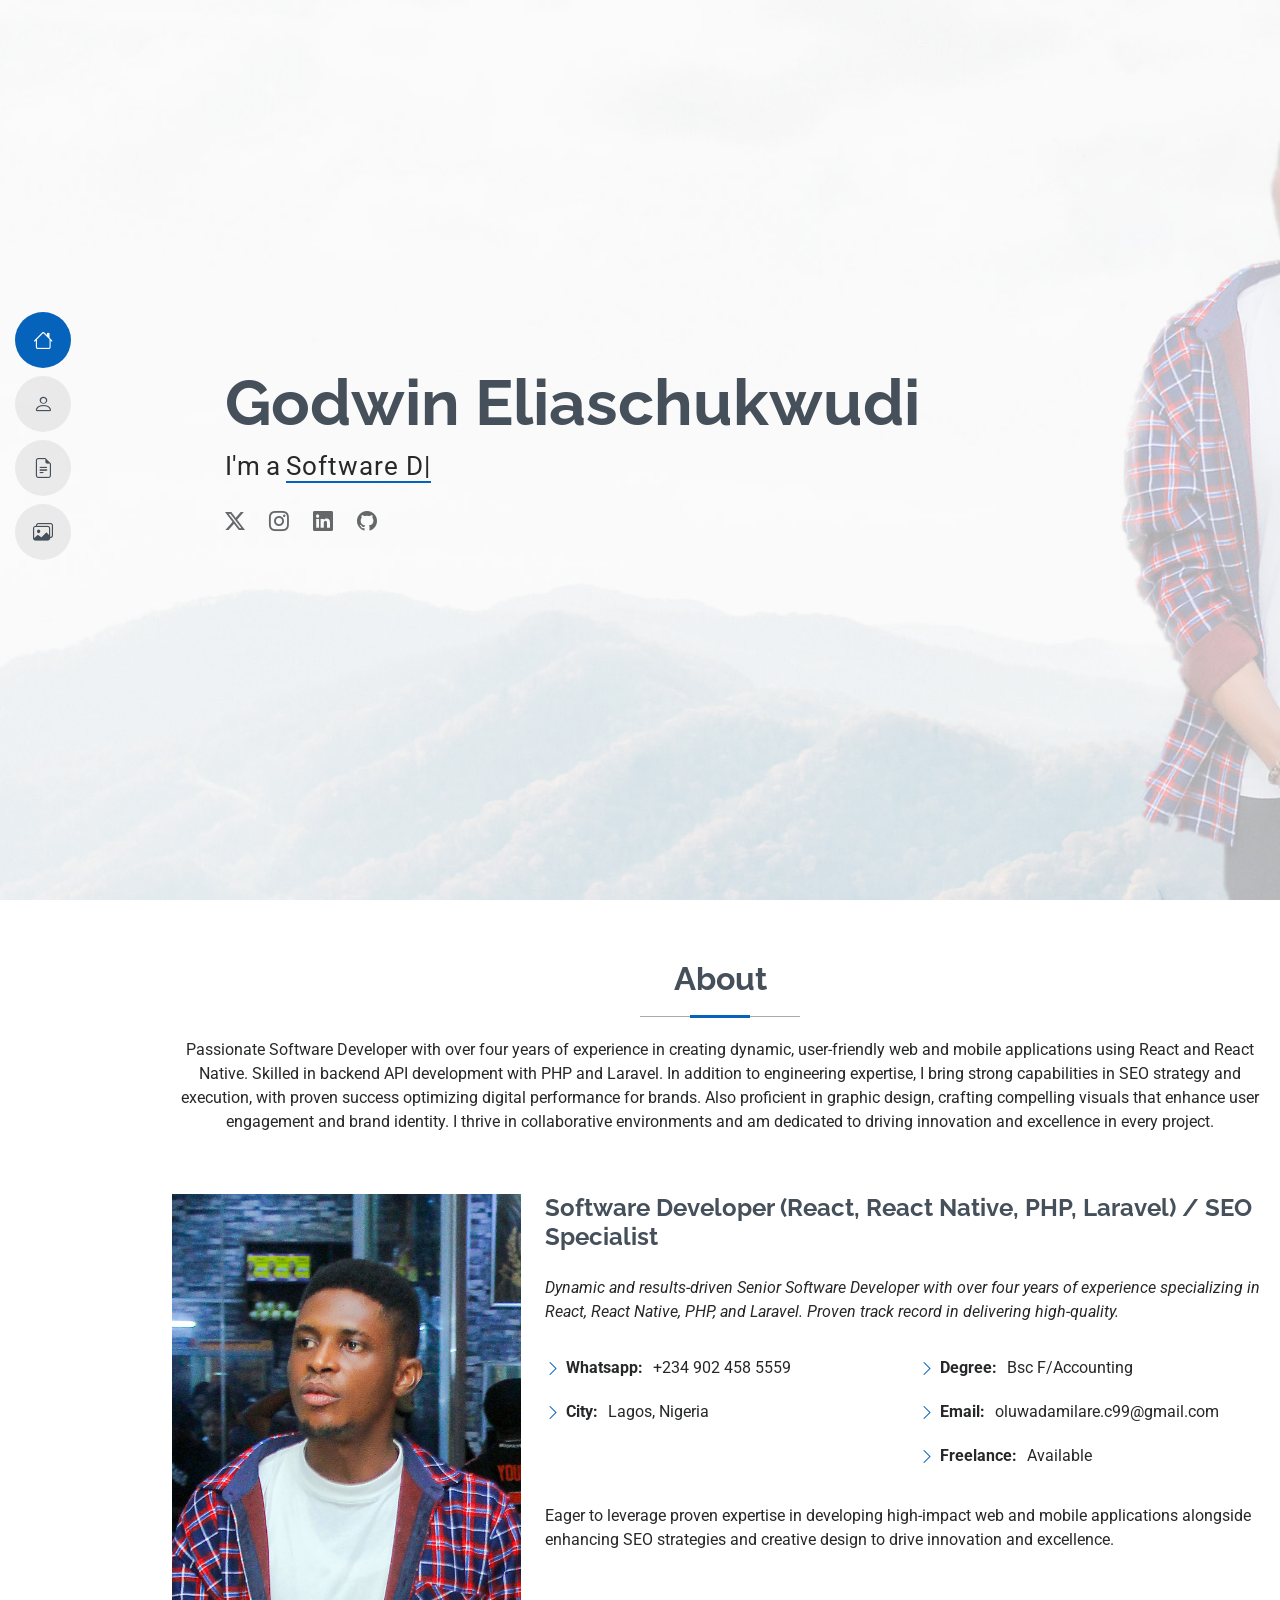
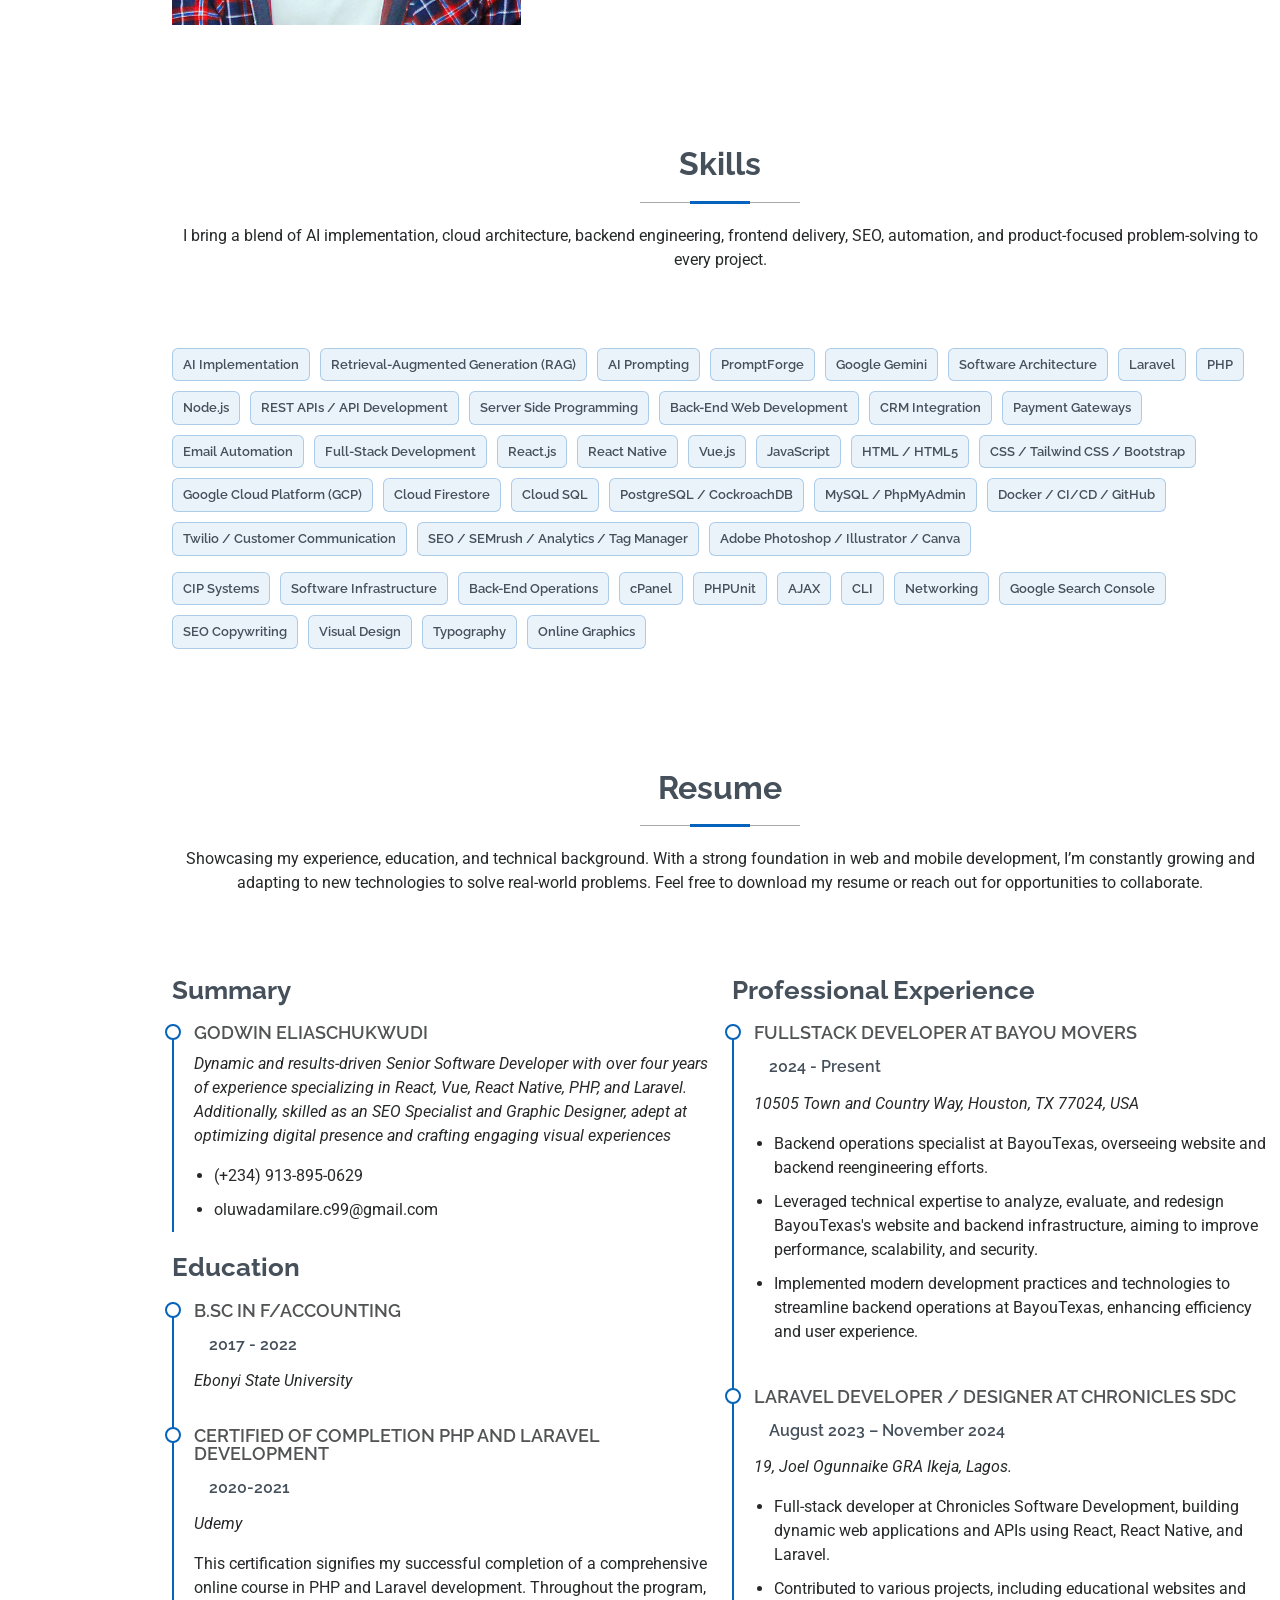
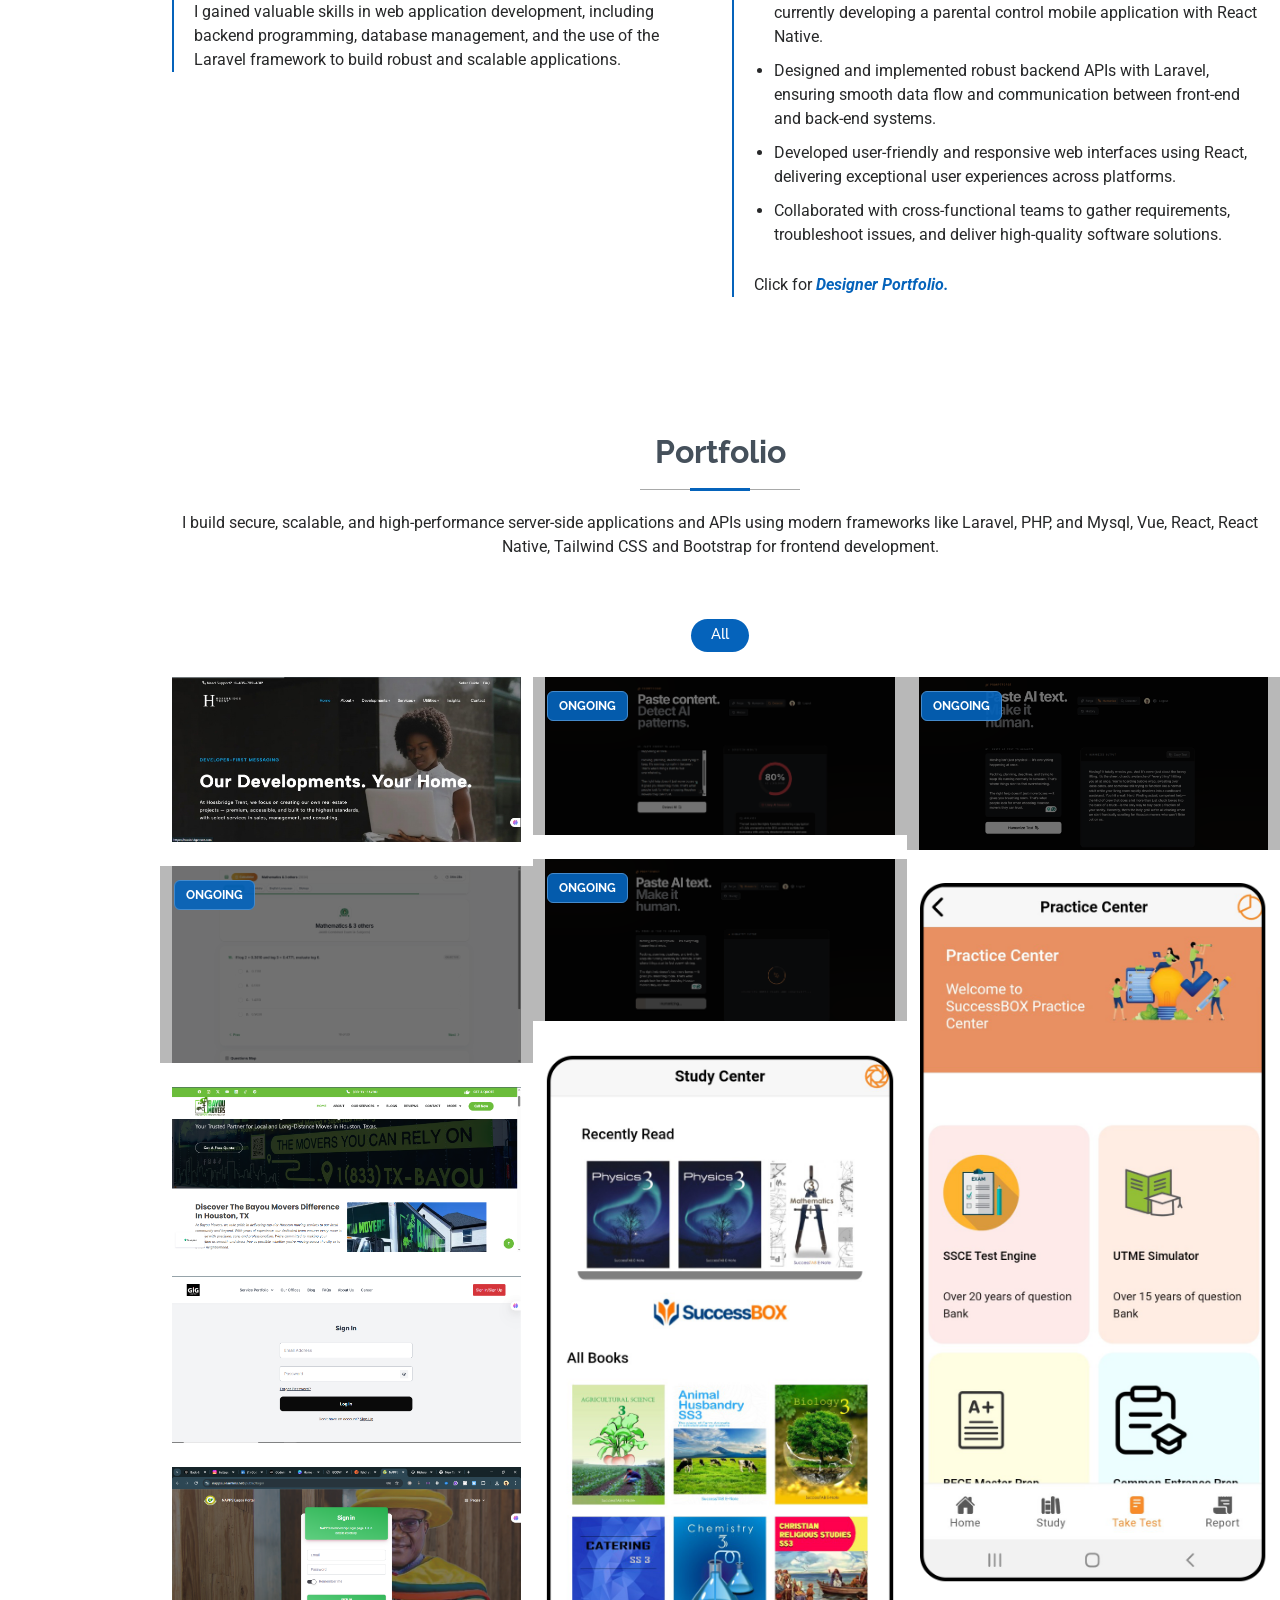
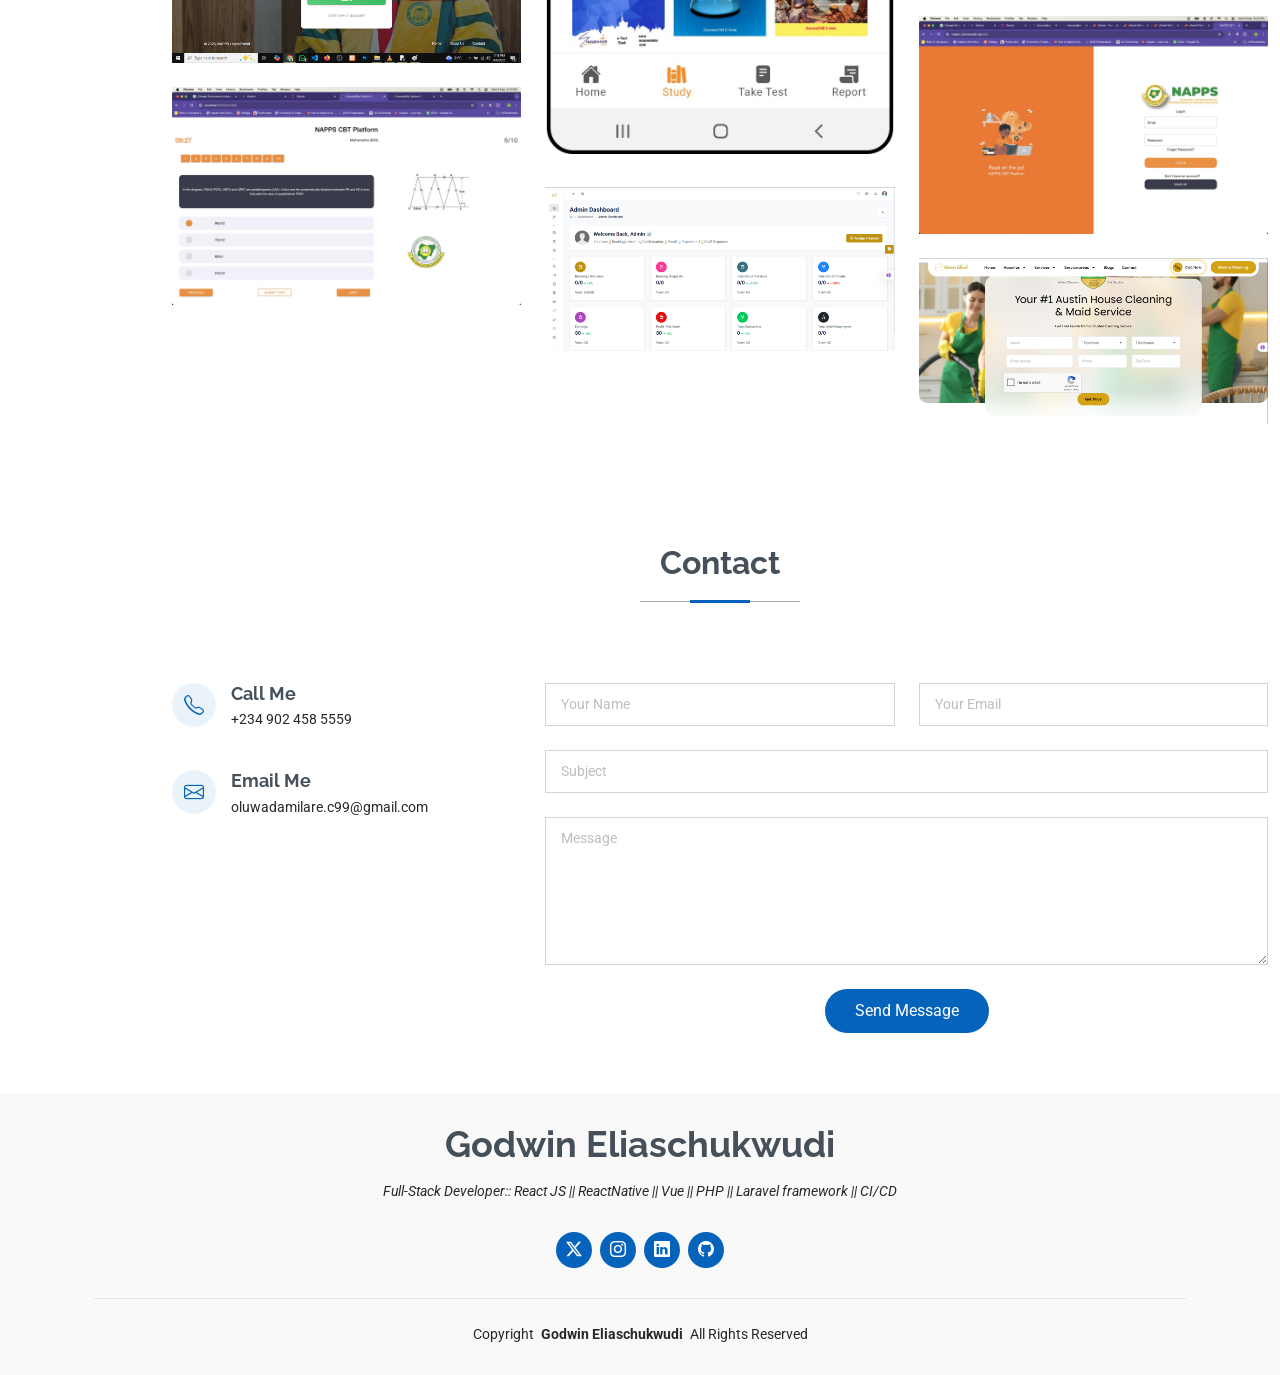
==== index.html @ 40c56277 "commit" ====
<!DOCTYPE html>
<html lang="en">

<head>
  <meta charset="utf-8">
  <meta content="width=device-width, initial-scale=1.0" name="viewport">
  <title>Godwin Eliaschukwudi - Portfolio</title>
  <meta content="" name="description">
  <meta content="" name="keywords">

  <!-- Fonts -->
  <link href="https://fonts.googleapis.com" rel="preconnect">
  <link href="https://fonts.gstatic.com" rel="preconnect" crossorigin>
  <link href="https://fonts.googleapis.com/css2?family=Roboto:ital,wght@0,100;0,300;0,400;0,500;0,700;0,900;1,100;1,300;1,400;1,500;1,700;1,900&family=Poppins:ital,wght@0,100;0,200;0,300;0,400;0,500;0,600;0,700;0,800;0,900;1,100;1,200;1,300;1,400;1,500;1,600;1,700;1,800;1,900&family=Raleway:ital,wght@0,100;0,200;0,300;0,400;0,500;0,600;0,700;0,800;0,900;1,100;1,200;1,300;1,400;1,500;1,600;1,700;1,800;1,900&display=swap" rel="stylesheet">

  <!-- Vendor CSS Files -->
  <link href="assets/vendor/bootstrap/css/bootstrap.min.css" rel="stylesheet">
  <link href="assets/vendor/bootstrap-icons/bootstrap-icons.css" rel="stylesheet">
  <link href="assets/vendor/aos/aos.css" rel="stylesheet">
  <link href="assets/vendor/glightbox/css/glightbox.min.css" rel="stylesheet">
  <link href="assets/vendor/swiper/swiper-bundle.min.css" rel="stylesheet">

  <!-- Main CSS File -->
  <link href="assets/css/main.css" rel="stylesheet">  
</head>

<body class="index-page">

  <header id="header" class="header d-flex flex-column justify-content-center">

    <i class="header-toggle d-xl-none bi bi-list"></i>

    <nav id="navmenu" class="navmenu">
      <ul>
        <li><a href="#hero" class="active"><i class="bi bi-house navicon"></i><span>Home</span></a></li>
        <li><a href="#about"><i class="bi bi-person navicon"></i><span>About</span></a></li>
        <li><a href="#resume"><i class="bi bi-file-earmark-text navicon"></i><span>Resume</span></a></li>
        <li><a href="#portfolio"><i class="bi bi-images navicon"></i><span>Portfolio</span></a></li>
        <!-- <li><a href="#services"><i class="bi bi-hdd-stack navicon"></i><span>Services</span></a></li>
        <li><a href="#contact"><i class="bi bi-envelope navicon"></i><span>Contact</span></a></li> -->
      </ul>
    </nav>

  </header>

  <main class="main">

    <!-- Hero Section -->
    <section id="hero" class="hero section light-background">

      <img src="assets/img/hero-bg-1.jpg" alt="">

      <div class="container" data-aos="zoom-out">
        <div class="row justify-content-center">
          <div class="col-lg-9">
            <h2>Godwin Eliaschukwudi</h2>
            <p>I'm  a <span class="typed" data-typed-items="Software Developer, SEO Specialist, Designer, React Developer, React Native Developer, Laravel Developer">Laravel Developer</span><span class="typed-cursor typed-cursor--blink" aria-hidden="true"></span></p>
            <div class="social-links">
              <a href="https://x.com/Oluwadamil72390"><i class="bi bi-twitter-x"></i></a>
              <a href="https://www.instagram.com/eliasc.dev/"><i class="bi bi-instagram"></i></a>
              <a href="https://www.linkedin.com/in/godwin-eliaschukwudi-6a676b380"><i class="bi bi-linkedin"></i></a>
              <a href="https://github.com/Eliasc98"><i class="bi bi-github"></i></a>
            </div>
          </div>
        </div>
      </div>

    </section><!-- /Hero Section -->

    <!-- About Section -->
    <section id="about" class="about section">

      <!-- Section Title -->
      <div class="container section-title" data-aos="fade-up">
        <h2>About</h2>
        <p>
          Passionate Software Developer
          with over four years of experience
          in creating dynamic, user-friendly
          web and mobile applications using
          React and React Native. Skilled in
          backend API development with
          PHP and Laravel. In addition to
          engineering expertise, I bring
          strong capabilities in SEO strategy
          and execution, with proven
          success optimizing digital
          performance for brands.
          Also proficient in graphic design,
          crafting compelling visuals that
          enhance user engagement and
          brand identity. I thrive in
          collaborative environments and
          am dedicated to driving
          innovation and excellence in
          every project.
        </p>
      </div><!-- End Section Title -->

      <div class="container" data-aos="fade-up" data-aos-delay="100">

        <div class="row gy-4 justify-content-center">
          <div class="col-lg-4">
            <img src="assets/img/headshot.jpg" class="img-fluid" alt="">
          </div>
          <div class="col-lg-8 content">
            <h2>Software Developer (React, React Native, PHP, Laravel) / SEO Specialist</h2>
            <p class="fst-italic py-3">
              Dynamic and results-driven Senior Software Developer with over
four years of experience specializing in React, React Native, PHP,
and Laravel. Proven track record in delivering high-quality.
            </p>
            <div class="row">
              <div class="col-lg-6">
                <ul>
                  <!-- <li><i class="bi bi-chevron-right"></i> <strong>Birthday:</strong> <span>09 September 1998</span></li> -->
                  <li><i class="bi bi-chevron-right"></i> <strong>Whatsapp:</strong> <span>+234 902 458 5559</span></li>
                  <li><i class="bi bi-chevron-right"></i> <strong>City:</strong> <span>Lagos, Nigeria</span></li>
                </ul>
              </div>
              <div class="col-lg-6">
                <ul>
                  
                  <li><i class="bi bi-chevron-right"></i> <strong>Degree:</strong> <span>Bsc F/Accounting</span></li>
                  <li><i class="bi bi-chevron-right"></i> <strong>Email:</strong> <span>oluwadamilare.c99@gmail.com</span></li>
                  <li><i class="bi bi-chevron-right"></i> <strong>Freelance:</strong> <span>Available</span></li>
                </ul>
              </div>
            </div>
            <p class="py-3">
              Eager to leverage proven expertise
in developing high-impact web and mobile applications
alongside enhancing SEO strategies and creative design to drive
innovation and excellence.
            </p>
          </div>
        </div>

      </div>

    </section><!-- /About Section -->


    <!-- Skills Section -->
    <section id="skills" class="skills section">

      <!-- Section Title -->
      <div class="container section-title" data-aos="fade-up">
        <h2>Skills</h2>
        <p>I bring a blend of AI implementation, cloud architecture, backend engineering, frontend delivery, SEO, automation, and product-focused problem-solving to every project.</p>
      </div><!-- End Section Title -->

      <div class="container" data-aos="fade-up" data-aos-delay="100">

        <div class="skill-tags" data-aos="fade-up" data-aos-delay="100">
          <span>AI Implementation</span>
          <span>Retrieval-Augmented Generation (RAG)</span>
          <span>AI Prompting</span>
          <span>PromptForge</span>
          <span>Google Gemini</span>
          <span>Software Architecture</span>
          <span>Laravel</span>
          <span>PHP</span>
          <span>Node.js</span>
          <span>REST APIs / API Development</span>
          <span>Server Side Programming</span>
          <span>Back-End Web Development</span>
          <span>CRM Integration</span>
          <span>Payment Gateways</span>
          <span>Email Automation</span>
          <span>Full-Stack Development</span>
          <span>React.js</span>
          <span>React Native</span>
          <span>Vue.js</span>
          <span>JavaScript</span>
          <span>HTML / HTML5</span>
          <span>CSS / Tailwind CSS / Bootstrap</span>
          <span>Google Cloud Platform (GCP)</span>
          <span>Cloud Firestore</span>
          <span>Cloud SQL</span>
          <span>PostgreSQL / CockroachDB</span>
          <span>MySQL / PhpMyAdmin</span>
          <span>Docker / CI/CD / GitHub</span>
          <span>Twilio / Customer Communication</span>
          <span>SEO / SEMrush / Analytics / Tag Manager</span>
          <span>Adobe Photoshop / Illustrator / Canva</span>
        </div>

        <div class="skill-tags" data-aos="fade-up" data-aos-delay="150">
          <span>CIP Systems</span>
          <span>Software Infrastructure</span>
          <span>Back-End Operations</span>
          <span>cPanel</span>
          <span>PHPUnit</span>
          <span>AJAX</span>
          <span>CLI</span>
          <span>Networking</span>
          <span>Google Search Console</span>
          <span>SEO Copywriting</span>
          <span>Visual Design</span>
          <span>Typography</span>
          <span>Online Graphics</span>          
        </div>

      </div>

    </section><!-- /Skills Section -->

    <!-- Resume Section -->
    <section id="resume" class="resume section">

      <!-- Section Title -->
      <div class="container section-title" data-aos="fade-up">
        <h2>Resume</h2>
        <p>Showcasing my experience, education, and technical background. With a strong foundation in web and mobile development, I’m constantly growing and adapting to new technologies to solve real-world problems. Feel free to download my resume or reach out for opportunities to collaborate.</p>
      </div><!-- End Section Title -->

      <div class="container">

        <div class="row">

          <div class="col-lg-6" data-aos="fade-up" data-aos-delay="100">
            <h3 class="resume-title">Summary</h3>

            <div class="resume-item pb-0">
              <h4>Godwin Eliaschukwudi</h4>
              <p><em>Dynamic and results-driven Senior Software Developer with over
                four years of experience specializing in React, Vue, React Native, PHP,
                and Laravel. Additionally, skilled as an SEO Specialist and Graphic
                Designer, adept at optimizing digital presence and crafting
                engaging visual experiences</em></p>

              <ul>
                <li>(+234) 913-895-0629</li>
                <li>oluwadamilare.c99@gmail.com</li>
              </ul>
            </div><!-- Edn Resume Item -->

            <h3 class="resume-title">Education</h3>
            <div class="resume-item">
              <h4>B.Sc In F/Accounting</h4>
              <h5>2017 - 2022</h5>
              <p><em>Ebonyi State University</em></p>
             </div><!-- Edn Resume Item -->

            <div class="resume-item">
              <h4>Certified of Completion PHP and Laravel Development</h4>
              <h5>2020-2021</h5>
              <p><em>Udemy</em></p>
              <p>This certification signifies my successful completion of a comprehensive online course in PHP and Laravel development. Throughout the program, I gained valuable skills in web application development, including backend programming, database management, and the use of the Laravel framework to build robust and scalable applications.</p>
            </div><!-- Edn Resume Item -->

          </div>

          <div class="col-lg-6" data-aos="fade-up" data-aos-delay="200">
            <h3 class="resume-title">Professional Experience</h3>
            <div class="resume-item">
              <h4>Fullstack Developer At Bayou Movers</h4>
              <h5>2024 - Present</h5>
              <p><em>
                10505 Town and Country Way,                
                Houston, TX 77024, USA</em></p>
              <ul>
                <li>Backend operations specialist at BayouTexas, overseeing
                  website and backend reengineering efforts.</li>
                <li>Leveraged technical expertise to analyze, evaluate, and
                  redesign BayouTexas's website and backend infrastructure,
                  aiming to improve performance, scalability, and security.</li>
                <li>Implemented modern development practices and
                  technologies to streamline backend operations at
                  BayouTexas, enhancing efficiency and user experience.</li>
                <!-- <li>Oversee the efficient use of production project budgets ranging from $2,000 - $25,000</li> -->
              </ul>
            </div><!-- Edn Resume Item -->

            <div class="resume-item">
              <h4>Laravel Developer / Designer At Chronicles SDC</h4>
              <h5>August 2023 – November 2024</h5>
              <p><em>19, Joel Ogunnaike GRA Ikeja, Lagos.</em></p>
              <ul>
                <li>Full-stack developer at Chronicles Software Development,
                  building dynamic web applications and APIs using React,
                  React Native, and Laravel.</li>
                <li>Contributed to various projects, including educational
                  websites and currently developing a parental control mobile
                  application with React Native.</li>
                <li>Designed and implemented robust backend APIs with
                  Laravel, ensuring smooth data flow and communication
                  between front-end and back-end systems.</li>
                <li>Developed user-friendly and responsive web interfaces using
                  React, delivering exceptional user experiences across
                  platforms.
                  </li>
                  <li>Collaborated with cross-functional teams to gather requirements,
                    troubleshoot issues, and deliver high-quality software
                    solutions.</li>
                  </ul>
                  <p>Click for <a href="https://drive.google.com/drive/folders/1dvzTErE4v8QJ08HPfrgk6G1N0Z1g17AD" target="_blank" style="font-weight: 700; font-style: italic;">Designer Portfolio.</a></p>
            </div><!-- Edn Resume Item -->

          </div>

        </div>

      </div>

    </section><!-- /Resume Section -->

    <!-- Portfolio Section -->
    <section id="portfolio" class="portfolio section">

      <!-- Section Title -->
      <div class="container section-title" data-aos="fade-up">
        <h2>Portfolio</h2>
        <p>I build secure, scalable, and high-performance server-side applications and APIs using modern frameworks like Laravel, PHP, and Mysql, Vue, React, React Native, Tailwind CSS and Bootstrap for frontend development.</p>
      </div><!-- End Section Title -->

      <div class="container">

        <div class="isotope-layout" data-default-filter="*" data-layout="masonry" data-sort="original-order">

          <ul class="portfolio-filters isotope-filters" data-aos="fade-up" data-aos-delay="100">
            <li data-filter="*" class="filter-active">All</li>
            <!-- <li data-filter=".filter-app">App</li> -->
            <!-- <li data-filter=".filter-product">Card</li> -->
            <!-- <li data-filter=".filter-branding">Web</li> -->
          </ul><!-- End Portfolio Filters -->

          <div class="row gy-4 isotope-container" data-aos="fade-up" data-aos-delay="200">

            <div class="col-lg-4 col-md-6 portfolio-item isotope-item filter-branding">
              <img src="assets/img/portfolio/hossbridge-trent.png" class="img-fluid" alt="Hossbridge Trent website homepage">
              <div class="portfolio-info">
                <h4>Hossbridge Trent Website</h4>
                <p>Real estate website with admin portal.</p>
                <a href="assets/img/portfolio/hossbridge-trent.png" title="Hossbridge Trent Website" data-gallery="portfolio-gallery-branding" class="glightbox preview-link"><i class="bi bi-zoom-in"></i></a>
                <a href="https://www.hossbridgetrent.com/" title="Hossbridge Trent Website" class="details-link"><i class="bi bi-link-45deg"></i></a>
              </div>
            </div><!-- End Portfolio Item -->

            <div class="col-lg-4 col-md-6 portfolio-item portfolio-item-ongoing isotope-item filter-app">
              <img src="assets/img/portfolio/promptforge-ai-detector.png" class="img-fluid" alt="PromptForge AI detector interface">
              <span class="portfolio-status">Ongoing</span>
              <div class="portfolio-info">
                <h4>PromptForge AI Detector</h4>
                <p>AI content detection tool currently in development.</p>
                <a href="assets/img/portfolio/promptforge-ai-detector.png" title="PromptForge AI Detector - Ongoing" data-gallery="portfolio-gallery-ongoing" class="glightbox preview-link"><i class="bi bi-zoom-in"></i></a>
              </div>
            </div><!-- End Portfolio Item -->

            <div class="col-lg-4 col-md-6 portfolio-item portfolio-item-ongoing isotope-item filter-app">
              <img src="assets/img/portfolio/promptforge-humanizer-output.png" class="img-fluid" alt="PromptForge humanizer output interface">
              <span class="portfolio-status">Ongoing</span>
              <div class="portfolio-info">
                <h4>PromptForge Humanizer</h4>
                <p>AI text humanizer workflow currently in development.</p>
                <a href="assets/img/portfolio/promptforge-humanizer-output.png" title="PromptForge Humanizer - Ongoing" data-gallery="portfolio-gallery-ongoing" class="glightbox preview-link"><i class="bi bi-zoom-in"></i></a>
              </div>
            </div><!-- End Portfolio Item -->

            <div class="col-lg-4 col-md-6 portfolio-item portfolio-item-ongoing isotope-item filter-app">
              <img src="assets/img/portfolio/promptforge-humanizer-loading.png" class="img-fluid" alt="PromptForge humanizer loading screen">
              <span class="portfolio-status">Ongoing</span>
              <div class="portfolio-info">
                <h4>PromptForge Humanizer Flow</h4>
                <p>Processing experience for the text humanizer feature.</p>
                <a href="assets/img/portfolio/promptforge-humanizer-loading.png" title="PromptForge Humanizer Flow - Ongoing" data-gallery="portfolio-gallery-ongoing" class="glightbox preview-link"><i class="bi bi-zoom-in"></i></a>
              </div>
            </div><!-- End Portfolio Item -->

            <div class="col-lg-4 col-md-6 portfolio-item portfolio-item-ongoing isotope-item filter-product">
              <img src="assets/img/portfolio/successbox-exam-ongoing.jpeg" class="img-fluid" alt="SuccessBox exam page in progress">
              <span class="portfolio-status">Ongoing</span>
              <div class="portfolio-info">
                <h4>SuccessBox Exam Experience</h4>
                <p>Updated student exam interface currently in development.</p>
                <a href="assets/img/portfolio/successbox-exam-ongoing.jpeg" title="SuccessBox Exam Experience - Ongoing" data-gallery="portfolio-gallery-ongoing" class="glightbox preview-link"><i class="bi bi-zoom-in"></i></a>
              </div>
            </div><!-- End Portfolio Item -->

            <div class="col-lg-4 col-md-6 portfolio-item isotope-item filter-app">
              <img src="assets/img/portfolio/sb1 (1).png" class="img-fluid" alt="">
              <div class="portfolio-info">
                <h4>Success Box v2.0</h4>
                <p>An Educational App for Students and Pupils</p>
                <a href="assets/img/portfolio/sb1 (1).png" title="Success Box V2.0" data-gallery="portfolio-gallery-app" class="glightbox preview-link"><i class="bi bi-zoom-in"></i></a>
                <a href="https://play.google.com/store/apps/details?id=sbox.chronicles.v2&hl=en" title="More Details" class="details-link"><i class="bi bi-link-45deg"></i></a>
              </div>
            </div>

            <div class="col-lg-4 col-md-6 portfolio-item isotope-item filter-product">
              <img src="assets/img/portfolio/sb2 (1).png" class="img-fluid" alt="">
              <div class="portfolio-info">
                <h4>SuccessBox Exam Page</h4>
                <p>Educational App</p>
                <a href="assets/img/portfolio/sb2 (1).png" title="Product 1" data-gallery="portfolio-gallery-product" class="glightbox preview-link"><i class="bi bi-zoom-in"></i></a>
                <a href="https://play.google.com/store/apps/details?id=sbox.chronicles.v2&hl=en" title="More Details" class="details-link"><i class="bi bi-link-45deg"></i></a>
              </div>
            </div>

            <div class="col-lg-4 col-md-6 portfolio-item isotope-item filter-branding">
              <img src="assets/img/portfolio/bayoum.png" class="img-fluid" alt="">
              <div class="portfolio-info">
                <h4>Bayou Movers Website</h4>
                <p>A full moving website with Admin portal, subscribe system using Laravel, Vue, Bootstrap.</p>
                <a href="assets/img/portfolio/bayoum.png" title="Branding 1" data-gallery="portfolio-gallery-branding" class="glightbox preview-link"><i class="bi bi-zoom-in"></i></a>
                <a href="https://www.bayoumoverstx.com/" title="More Details" class="details-link"><i class="bi bi-link-45deg"></i></a>
              </div>
            </div>

            <div class="col-lg-4 col-md-6 portfolio-item isotope-item filter-app">
              <img src="assets/img/portfolio/giglog.png" class="img-fluid" alt="">
              <div class="portfolio-info">
                <h4>GIG Web and App User Interface</h4>
                <p>Html5, Bootstrap, CSS, JS</p>
                <a href="assets/img/portfolio/giglog.png" title="App 2" data-gallery="portfolio-gallery-app" class="glightbox preview-link"><i class="bi bi-zoom-in"></i></a>
                <a href="https://giglogistics.com/sign-in" title="More Details" class="details-link"><i class="bi bi-link-45deg"></i></a>
              </div>
            </div>

            <div class="col-lg-4 col-md-6 portfolio-item isotope-item filter-product">
              <img src="assets/img/portfolio/nappsweb.png" class="img-fluid" alt="">
              <div class="portfolio-info">
                <h4>NAPPS Lagos Membership Portal</h4>
                <p>Laravel, Vue.JS, Bootstrap</p>
                <a href="assets/img/portfolio/nappsweb.png" title="Product 2" data-gallery="portfolio-gallery-product" class="glightbox preview-link"><i class="bi bi-zoom-in"></i></a>
                <a href="https://napps.ulearnlms.net/" title="More Details" class="details-link"><i class="bi bi-link-45deg"></i></a>
              </div>
            </div>

            <div class="col-lg-4 col-md-6 portfolio-item isotope-item filter-branding">
              <img src="assets/img/portfolio/WhatsApp Image 2024-05-09 at 06.56.35.jpeg" class="img-fluid" alt="">
              <div class="portfolio-info">
                <h4>NAPPS Student Exam Portal</h4>
                <p>Laravel, Mysql, RESTful API</p>
                <a href="assets/img/portfolio/WhatsApp Image 2024-05-09 at 06.56.35.jpeg" title="Branding 2" data-gallery="portfolio-gallery-branding" class="glightbox preview-link"><i class="bi bi-zoom-in"></i></a>
                <a href="https://napps.successtab.ng/" title="More Details" class="details-link"><i class="bi bi-link-45deg"></i></a>
              </div>
            </div><!-- End Portfolio Item -->

            <div class="col-lg-4 col-md-6 portfolio-item isotope-item filter-app">
              <img src="assets/img/portfolio/WhatsApp Image 2024-05-09 at 06.57.52.jpeg" class="img-fluid" alt="">
              <div class="portfolio-info">
                <h4>NAPPS Student Portal</h4>
                <p>Laravel, Mysql, RESTful API</p>
                <a href="assets/img/portfolio/WhatsApp Image 2024-05-09 at 06.57.52.jpeg" title="App 3" data-gallery="portfolio-gallery-app" class="glightbox preview-link"><i class="bi bi-zoom-in"></i></a>
                <a href="https://napps.successtab.ng/" title="More Details" class="details-link"><i class="bi bi-link-45deg"></i></a>
              </div>
            </div><!-- End Portfolio Item -->

            <div class="col-lg-4 col-md-6 portfolio-item isotope-item filter-product">
              <img src="assets/img/portfolio/image.png" class="img-fluid" alt="">
              <div class="portfolio-info">
                <h4>Cleaning CRM Portal</h4>
                <p>Laravel, Livewire, Pgsql, Bootstrap</p>
                <a href="assets/img/portfolio/image.png" title="Product 3" data-gallery="portfolio-gallery-product" class="glightbox preview-link"><i class="bi bi-zoom-in"></i></a>
                <a href="https://gleamglowtx.com/login" title="More Details" class="details-link"><i class="bi bi-link-45deg"></i></a>
              </div>
            </div><!-- End Portfolio Item -->

            <div class="col-lg-4 col-md-6 portfolio-item isotope-item filter-branding">
              <img src="assets/img/portfolio/gg.png" class="img-fluid" alt="">
              <div class="portfolio-info">
                <h4>Gleamglow Cleaning, Texas</h4>
                <p>Bootstrap, Livewire, Laravel</p>
                <a href="assets/img/portfolio/gg.png" title="Branding 2" data-gallery="portfolio-gallery-branding" class="glightbox preview-link"><i class="bi bi-zoom-in"></i></a>
                <a href="https://gleamglowtx.com" title="Gleamglow Cleaners, Texas" class="details-link"><i class="bi bi-link-45deg"></i></a>
              </div>
            </div><!-- End Portfolio Item -->

          </div><!-- End Portfolio Container -->

        </div>

      </div>

    </section><!-- /Portfolio Section -->

    <!-- Services Section -->
     <!--
    <section id="services" class="services section">

      Section Title -->
      <!-- <div class="container section-title" data-aos="fade-up">
        <h2>Services</h2>
        <p>Magnam dolores commodi suscipit. Necessitatibus eius consequatur ex aliquid fuga eum quidem. Sit sint consectetur velit. Quisquam quos quisquam cupiditate. Et nemo qui impedit suscipit alias ea. Quia fugiat sit in iste officiis commodi quidem hic quas.</p>
      </div> -->
      <!-- End Section Title -->

      <!-- <div class="container">

        <div class="row gy-4">

          <div class="col-lg-4 col-md-6" data-aos="fade-up" data-aos-delay="100">
            <div class="service-item item-cyan position-relative">
              <div class="icon">
                <svg width="100" height="100" viewBox="0 0 600 600" xmlns="http://www.w3.org/2000/svg">
                  <path stroke="none" stroke-width="0" fill="#f5f5f5" d="M300,521.0016835830174C376.1290562159157,517.8887921683347,466.0731472004068,529.7835943286574,510.70327084640275,468.03025145048787C554.3714126377745,407.6079735673963,508.03601936045806,328.9844924480964,491.2728898941984,256.3432110539036C474.5976632858925,184.082847569629,479.9380746630129,96.60480741107993,416.23090153303,58.64404602377083C348.86323505073057,18.502131276798302,261.93793281208167,40.57373210992963,193.5410806939664,78.93577620505333C130.42746243093433,114.334589627462,98.30271207620316,179.96522072025542,76.75703585869454,249.04625023123273C51.97151888228291,328.5150500222984,13.704378332031375,421.85034740162234,66.52175969318436,486.19268352777647C119.04800174914682,550.1803526380478,217.28368757567262,524.383925680826,300,521.0016835830174"></path>
                </svg>
                <i class="bi bi-activity"></i>
              </div>
              <a href="#" class="stretched-link">
                <h3>Nesciunt Mete</h3>
              </a>
              <p>Provident nihil minus qui consequatur non omnis maiores. Eos accusantium minus dolores iure perferendis tempore et consequatur.</p>
            </div>
          </div>

          <div class="col-lg-4 col-md-6" data-aos="fade-up" data-aos-delay="200">
            <div class="service-item item-orange position-relative">
              <div class="icon">
                <svg width="100" height="100" viewBox="0 0 600 600" xmlns="http://www.w3.org/2000/svg">
                  <path stroke="none" stroke-width="0" fill="#f5f5f5" d="M300,582.0697525312426C382.5290701553225,586.8405444964366,449.9789794690241,525.3245884688669,502.5850820975895,461.55621195738473C556.606425686781,396.0723002908107,615.8543463187945,314.28637112970534,586.6730223649479,234.56875336149918C558.9533121215079,158.8439757836574,454.9685369536778,164.00468322053177,381.49747125262974,130.76875717737553C312.15926192815925,99.40240125094834,248.97055460311594,18.661163978235184,179.8680185752513,50.54337015887873C110.5421016452524,82.52863877960104,119.82277516462835,180.83849132639028,109.12597500060166,256.43424936330496C100.08760227029461,320.3096726198365,92.17705696193138,384.0621239912766,124.79988738764834,439.7174275375508C164.83382741302287,508.01625554203684,220.96474134820875,577.5009287672846,300,582.0697525312426"></path>
                </svg>
                <i class="bi bi-broadcast"></i>
              </div>
              <a href="#" class="stretched-link">
                <h3>Eosle Commodi</h3>
              </a>
              <p>Ut autem aut autem non a. Sint sint sit facilis nam iusto sint. Libero corrupti neque eum hic non ut nesciunt dolorem.</p>
            </div>
          </div>

          <div class="col-lg-4 col-md-6" data-aos="fade-up" data-aos-delay="300">
            <div class="service-item item-teal position-relative">
              <div class="icon">
                <svg width="100" height="100" viewBox="0 0 600 600" xmlns="http://www.w3.org/2000/svg">
                  <path stroke="none" stroke-width="0" fill="#f5f5f5" d="M300,541.5067337569781C382.14930387511276,545.0595476570109,479.8736841581634,548.3450877840088,526.4010558755058,480.5488172755941C571.5218469581645,414.80211281144784,517.5187510058486,332.0715597781072,496.52539010469104,255.14436215662573C477.37192572678356,184.95920475031193,473.57363656557914,105.61284051026155,413.0603344069578,65.22779650032875C343.27470386102294,18.654635553484475,251.2091493199835,5.337323636656869,175.0934190732945,40.62881213300186C97.87086631185822,76.43348514350839,51.98124368387456,156.15599469081315,36.44837278890362,239.84606092416172C21.716077023791087,319.22268207091537,43.775223500013084,401.1760424656574,96.891909868211,461.97329694683043C147.22146801428983,519.5804099606455,223.5754009179313,538.201503339737,300,541.5067337569781"></path>
                </svg>
                <i class="bi bi-easel"></i>
              </div>
              <a href="#" class="stretched-link">
                <h3>Ledo Markt</h3>
              </a>
              <p>Ut excepturi voluptatem nisi sed. Quidem fuga consequatur. Minus ea aut. Vel qui id voluptas adipisci eos earum corrupti.</p>
            </div>
          </div>

          <div class="col-lg-4 col-md-6" data-aos="fade-up" data-aos-delay="400">
            <div class="service-item item-red position-relative">
              <div class="icon">
                <svg width="100" height="100" viewBox="0 0 600 600" xmlns="http://www.w3.org/2000/svg">
                  <path stroke="none" stroke-width="0" fill="#f5f5f5" d="M300,503.46388370962813C374.79870501325706,506.71871716319447,464.8034551963731,527.1746412648533,510.4981551193396,467.86667711651364C555.9287308511215,408.9015244558933,512.6030010748507,327.5744911775523,490.211057578863,256.5855673507754C471.097692560561,195.9906835881958,447.69079081568157,138.11976852964426,395.19560036434837,102.3242989838813C329.3053358748298,57.3949838291264,248.02791733380457,8.279543830951368,175.87071277845988,42.242879143198664C103.41431057327972,76.34704239035025,93.79494320519305,170.9812938413882,81.28167332365135,250.07896920659033C70.17666984294237,320.27484674793965,64.84698225790005,396.69656628748305,111.28512138212992,450.4950937839243C156.20124167950087,502.5303643271138,231.32542653798444,500.4755392045468,300,503.46388370962813"></path>
                </svg>
                <i class="bi bi-bounding-box-circles"></i>
              </div>
              <a href="#" class="stretched-link">
                <h3>Asperiores Commodit</h3>
              </a>
              <p>Non et temporibus minus omnis sed dolor esse consequatur. Cupiditate sed error ea fuga sit provident adipisci neque.</p>
              <a href="#" class="stretched-link"></a>
            </div>
          </div>

          <div class="col-lg-4 col-md-6" data-aos="fade-up" data-aos-delay="500">
            <div class="service-item item-indigo position-relative">
              <div class="icon">
                <svg width="100" height="100" viewBox="0 0 600 600" xmlns="http://www.w3.org/2000/svg">
                  <path stroke="none" stroke-width="0" fill="#f5f5f5" d="M300,532.3542879108572C369.38199826031484,532.3153073249985,429.10787420159085,491.63046689027357,474.5244479745417,439.17860296908856C522.8885846962883,383.3225815378663,569.1668002868075,314.3205725914397,550.7432151929288,242.7694973846089C532.6665558377875,172.5657663291529,456.2379748765914,142.6223662098291,390.3689995646985,112.34683881706744C326.66090330228417,83.06452184765237,258.84405631176094,53.51806209861945,193.32584062364296,78.48882559362697C121.61183558270385,105.82097193414197,62.805066853699245,167.19869350419734,48.57481801355237,242.6138429142374C34.843463184063346,315.3850353017275,76.69343916112496,383.4422959591041,125.22947124332185,439.3748458443577C170.7312796277747,491.8107796887764,230.57421082200815,532.3932930995766,300,532.3542879108572"></path>
                </svg>
                <i class="bi bi-calendar4-week icon"></i>
              </div>
              <a href="#" class="stretched-link">
                <h3>Velit Doloremque</h3>
              </a>
              <p>Cumque et suscipit saepe. Est maiores autem enim facilis ut aut ipsam corporis aut. Sed animi at autem alias eius labore.</p>
              <a href="#" class="stretched-link"></a>
            </div>
          </div>

          <div class="col-lg-4 col-md-6" data-aos="fade-up" data-aos-delay="600">
            <div class="service-item item-pink position-relative">
              <div class="icon">
                <svg width="100" height="100" viewBox="0 0 600 600" xmlns="http://www.w3.org/2000/svg">
                  <path stroke="none" stroke-width="0" fill="#f5f5f5" d="M300,566.797414625762C385.7384707136149,576.1784315230908,478.7894351017131,552.8928747891023,531.9192734346935,484.94944893311C584.6109503024035,417.5663521118492,582.489472248146,322.67544863468447,553.9536738515405,242.03673114598146C529.1557734026468,171.96086150256528,465.24506316201064,127.66468636344209,395.9583748389544,100.7403814666027C334.2173773831606,76.7482773500951,269.4350130405921,84.62216499799875,207.1952322260088,107.2889140133804C132.92018162631612,134.33871894543012,41.79353780512637,160.00259165414826,22.644507872594943,236.69541883565114C3.319112789854554,314.0945973066697,72.72355303640163,379.243833228382,124.04198916343866,440.3218312028393C172.9286146004772,498.5055451809895,224.45579914871206,558.5317968840102,300,566.797414625762"></path>
                </svg>
                <i class="bi bi-chat-square-text"></i>
              </div>
              <a href="#" class="stretched-link">
                <h3>Dolori Architecto</h3>
              </a>
              <p>Hic molestias ea quibusdam eos. Fugiat enim doloremque aut neque non et debitis iure. Corrupti recusandae ducimus enim.</p>
              <a href="#" class="stretched-link"></a>
            </div>
          </div>

        </div>

      </div>

    </section> -->

   
    <!-- <section id="testimonials" class="testimonials section">

     
      <div class="container section-title" data-aos="fade-up">
        <h2>Testimonials</h2>
        <p>Necessitatibus eius consequatur ex aliquid fuga eum quidem sint consectetur velit</p>
      </div>

      <div class="container" data-aos="fade-up" data-aos-delay="100">

        <div class="swiper init-swiper">
          <script type="application/json" class="swiper-config">
            {
              "loop": true,
              "speed": 600,
              "autoplay": {
                "delay": 5000
              },
              "slidesPerView": "auto",
              "pagination": {
                "el": ".swiper-pagination",
                "type": "bullets",
                "clickable": true
              }
            }
          </script>
          <div class="swiper-wrapper">

            <div class="swiper-slide">
              <div class="testimonial-item">
                <div class="row gy-4 justify-content-center">
                  <div class="col-lg-6">
                    <div class="testimonial-content">
                      <p>
                        <i class="bi bi-quote quote-icon-left"></i>
                        <span>Proin iaculis purus consequat sem cure digni ssim donec porttitora entum suscipit rhoncus. Accusantium quam, ultricies eget id, aliquam eget nibh et. Maecen aliquam, risus at semper.</span>
                        <i class="bi bi-quote quote-icon-right"></i>
                      </p>
                      <h3>Saul Goodman</h3>
                      <h4>Ceo &amp; Founder</h4>
                      <div class="stars">
                        <i class="bi bi-star-fill"></i><i class="bi bi-star-fill"></i><i class="bi bi-star-fill"></i><i class="bi bi-star-fill"></i><i class="bi bi-star-fill"></i>
                      </div>
                    </div>
                  </div>
                  <div class="col-lg-2 text-center">
                    <img src="assets/img/testimonials/testimonials-1.jpg" class="img-fluid testimonial-img" alt="">
                  </div>
                </div>
              </div>
            </div>

            <div class="swiper-slide">
              <div class="testimonial-item">
                <div class="row gy-4 justify-content-center">
                  <div class="col-lg-6">
                    <div class="testimonial-content">
                      <p>
                        <i class="bi bi-quote quote-icon-left"></i>
                        <span>Export tempor illum tamen malis malis eram quae irure esse labore quem cillum quid cillum eram malis quorum velit fore eram velit sunt aliqua noster fugiat irure amet legam anim culpa.</span>
                        <i class="bi bi-quote quote-icon-right"></i>
                      </p>
                      <h3>Sara Wilsson</h3>
                      <h4>Designer</h4>
                      <div class="stars">
                        <i class="bi bi-star-fill"></i><i class="bi bi-star-fill"></i><i class="bi bi-star-fill"></i><i class="bi bi-star-fill"></i><i class="bi bi-star-fill"></i>
                      </div>
                    </div>
                  </div>
                  <div class="col-lg-2 text-center">
                    <img src="assets/img/testimonials/testimonials-2.jpg" class="img-fluid testimonial-img" alt="">
                  </div>
                </div>
              </div>
            </div>

            <div class="swiper-slide">
              <div class="testimonial-item">
                <div class="row gy-4 justify-content-center">
                  <div class="col-lg-6">
                    <div class="testimonial-content">
                      <p>
                        <i class="bi bi-quote quote-icon-left"></i>
                        <span>Enim nisi quem export duis labore cillum quae magna enim sint quorum nulla quem veniam duis minim tempor labore quem eram duis noster aute amet eram fore quis sint minim.</span>
                        <i class="bi bi-quote quote-icon-right"></i>
                      </p>
                      <h3>Jena Karlis</h3>
                      <h4>Store Owner</h4>
                      <div class="stars">
                        <i class="bi bi-star-fill"></i><i class="bi bi-star-fill"></i><i class="bi bi-star-fill"></i><i class="bi bi-star-fill"></i><i class="bi bi-star-fill"></i>
                      </div>
                    </div>
                  </div>
                  <div class="col-lg-2 text-center">
                    <img src="assets/img/testimonials/testimonials-3.jpg" class="img-fluid testimonial-img" alt="">
                  </div>
                </div>
              </div>
            </div>

            <div class="swiper-slide">
              <div class="testimonial-item">
                <div class="row gy-4 justify-content-center">
                  <div class="col-lg-6">
                    <div class="testimonial-content">
                      <p>
                        <i class="bi bi-quote quote-icon-left"></i>
                        <span>Fugiat enim eram quae cillum dolore dolor amet nulla culpa multos export minim fugiat minim velit minim dolor enim duis veniam ipsum anim magna sunt elit fore quem dolore labore illum veniam.</span>
                        <i class="bi bi-quote quote-icon-right"></i>
                      </p>
                      <h3>John Larson</h3>
                      <h4>Entrepreneur</h4>
                      <div class="stars">
                        <i class="bi bi-star-fill"></i><i class="bi bi-star-fill"></i><i class="bi bi-star-fill"></i><i class="bi bi-star-fill"></i><i class="bi bi-star-fill"></i>
                      </div>
                    </div>
                  </div>
                  <div class="col-lg-2 text-center">
                    <img src="assets/img/testimonials/testimonials-4.jpg" class="img-fluid testimonial-img" alt="">
                  </div>
                </div>
              </div>
            </div>

          </div>
          <div class="swiper-pagination"></div>
        </div>

      </div>

    </section> -->

    <!-- Contact Section -->
    <section id="contact" class="contact section">

      
      <div class="container section-title" data-aos="fade-up">
        <h2>Contact</h2>
        <!-- <p>Necessitatibus eius consequatur ex aliquid fuga eum quidem sint consectetur velit</p> -->
      </div>

      <div class="container" data-aos="fade" data-aos-delay="100">

        <div class="row gy-4">

          <div class="col-lg-4">
           

            <div class="info-item d-flex" data-aos="fade-up" data-aos-delay="300">
              <i class="bi bi-telephone flex-shrink-0"></i>
              <div>
                <h3>Call Me</h3>
                <p>+234 902 458 5559</p>
              </div>
            </div>

            <div class="info-item d-flex" data-aos="fade-up" data-aos-delay="400">
              <i class="bi bi-envelope flex-shrink-0"></i>
              <div>
                <h3>Email Me</h3>
                <p>oluwadamilare.c99@gmail.com</p>
              </div>
            </div> 

          </div>

          <div class="col-lg-8">
            <form action="https://formsubmit.co/oluwadamilare.c99@gmail.com" method="post" class="php-email-form" data-aos="fade-up" data-aos-delay="200">
              <div class="row gy-4">

                <div class="col-md-6">
                  <input type="text" name="name" class="form-control" placeholder="Your Name" required="">
                </div>

                <div class="col-md-6 ">
                  <input type="email" class="form-control" name="email" placeholder="Your Email" required="">
                </div>

                <div class="col-md-12">
                  <input type="text" class="form-control" name="subject" placeholder="Subject" required="">
                </div>

                <div class="col-md-12">
                  <textarea class="form-control" name="message" rows="6" placeholder="Message" required=""></textarea>
                </div>

                <div class="col-md-12 text-center">
                  <div class="loading">Loading</div>
                  <div class="error-message"></div>
                  <div class="sent-message">Your message has been sent. Thank you!</div>

                  <button type="submit">Send Message</button>
                </div>

              </div>
            </form>
          </div>

        </div>

      </div>

    </section>

  </main>

  <footer id="footer" class="footer position-relative light-background">
    <div class="container">
      <h3 class="sitename">Godwin Eliaschukwudi</h3>
      <p>Full-Stack Developer:: React JS || ReactNative || Vue || PHP || Laravel framework || CI/CD</p>
      <div class="social-links d-flex justify-content-center">
          <a href="https://x.com/Oluwadamil72390"><i class="bi bi-twitter-x"></i></a>
          <a href="https://www.instagram.com/eliasc.dev/"><i class="bi bi-instagram"></i></a>
          <a href="https://www.linkedin.com/in/godwin-eliaschukwudi-66bb18288/"><i class="bi bi-linkedin"></i></a>
          <a href="https://github.com/Eliasc98"><i class="bi bi-github"></i></a>
      </div>
      <div class="container">
        <div class="copyright">
          <span>Copyright</span> <strong class="px-1 sitename">Godwin Eliaschukwudi</strong> <span>All Rights Reserved</span>
        </div>
        
      </div>
    </div>
  </footer>

  <!-- Scroll Top -->
  <a href="#" id="scroll-top" class="scroll-top d-flex align-items-center justify-content-center"><i class="bi bi-arrow-up-short"></i></a>

  <!-- Preloader -->
  <div id="preloader"></div>

  <!-- Vendor JS Files -->
  <script src="assets/vendor/bootstrap/js/bootstrap.bundle.min.js"></script>
  <script src="assets/vendor/php-email-form/validate.js"></script>
  <script src="assets/vendor/aos/aos.js"></script>
  <script src="assets/vendor/typed.js/typed.umd.js"></script>
  <script src="assets/vendor/purecounter/purecounter_vanilla.js"></script>
  <script src="assets/vendor/waypoints/noframework.waypoints.js"></script>
  <script src="assets/vendor/glightbox/js/glightbox.min.js"></script>
  <script src="assets/vendor/imagesloaded/imagesloaded.pkgd.min.js"></script>
  <script src="assets/vendor/isotope-layout/isotope.pkgd.min.js"></script>
  <script src="assets/vendor/swiper/swiper-bundle.min.js"></script>

  <!-- Main JS File -->
  <script src="assets/js/main.js"></script>

</body>

</html>
---- assets/css/main.css ----
/**
* Template Name: MyResume
* Template URL: https://bootstrapmade.com/free-html-bootstrap-template-my-resume/
* Updated: Jun 29 2024 with Bootstrap v5.3.3
* Author: BootstrapMade.com
* License: https://bootstrapmade.com/license/
*/

/*--------------------------------------------------------------
# Font & Color Variables
# Help: https://bootstrapmade.com/color-system/
--------------------------------------------------------------*/
/* Fonts */
:root {
  --default-font: "Roboto",  system-ui, -apple-system, "Segoe UI", Roboto, "Helvetica Neue", Arial, "Noto Sans", "Liberation Sans", sans-serif, "Apple Color Emoji", "Segoe UI Emoji", "Segoe UI Symbol", "Noto Color Emoji";
  --heading-font: "Raleway",  sans-serif;
  --nav-font: "Poppins",  sans-serif;
}

/* Global Colors - The following color variables are used throughout the website. Updating them here will change the color scheme of the entire website */
:root { 
  --background-color: #ffffff; /* Background color for the entire website, including individual sections */
  --default-color: #272829; /* Default color used for the majority of the text content across the entire website */
  --heading-color: #45505b; /* Color for headings, subheadings and title throughout the website */
  --accent-color: #0563bb; /* Accent color that represents your brand on the website. It's used for buttons, links, and other elements that need to stand out */
  --surface-color: #ffffff; /* The surface color is used as a background of boxed elements within sections, such as cards, icon boxes, or other elements that require a visual separation from the global background. */
  --contrast-color: #ffffff; /* Contrast color for text, ensuring readability against backgrounds of accent, heading, or default colors. */
}

/* Nav Menu Colors - The following color variables are used specifically for the navigation menu. They are separate from the global colors to allow for more customization options */
:root {
  --nav-color: #45505b;  /* The default color of the main navmenu links */
  --nav-hover-color: #0563bb; /* Applied to main navmenu links when they are hovered over or active */
  --nav-mobile-background-color: #ffffff; /* Used as the background color for mobile navigation menu */
  --nav-dropdown-background-color: #ffffff; /* Used as the background color for dropdown items that appear when hovering over primary navigation items */
  --nav-dropdown-color: #212529; /* Used for navigation links of the dropdown items in the navigation menu. */
  --nav-dropdown-hover-color: #0563bb; /* Similar to --nav-hover-color, this color is applied to dropdown navigation links when they are hovered over. */
}

/* Color Presets - These classes override global colors when applied to any section or element, providing reuse of the sam color scheme. */

.light-background {
  --background-color: #f9f9f9;
  --surface-color: #ffffff;
}

.dark-background {
  --background-color: #060606;
  --default-color: #ffffff;
  --heading-color: #ffffff;
  --surface-color: #252525;
  --contrast-color: #ffffff;
}

/* Smooth scroll */
:root {
  scroll-behavior: smooth;
}

/*--------------------------------------------------------------
# General Styling & Shared Classes
--------------------------------------------------------------*/
body {
  color: var(--default-color);
  background-color: var(--background-color);
  font-family: var(--default-font);
}

a {
  color: var(--accent-color);
  text-decoration: none;
  transition: 0.3s;
}

a:hover {
  color: color-mix(in srgb, var(--accent-color), transparent 25%);
  text-decoration: none;
}

h1,
h2,
h3,
h4,
h5,
h6 {
  color: var(--heading-color);
  font-family: var(--heading-font);
}

/* PHP Email Form Messages
------------------------------*/
.php-email-form .error-message {
  display: none;
  background: #df1529;
  color: #ffffff;
  text-align: left;
  padding: 15px;
  margin-bottom: 24px;
  font-weight: 600;
}

.php-email-form .sent-message {
  display: none;
  color: #ffffff;
  background: #059652;
  text-align: center;
  padding: 15px;
  margin-bottom: 24px;
  font-weight: 600;
}

.php-email-form .loading {
  display: none;
  background: var(--surface-color);
  text-align: center;
  padding: 15px;
  margin-bottom: 24px;
}

.php-email-form .loading:before {
  content: "";
  display: inline-block;
  border-radius: 50%;
  width: 24px;
  height: 24px;
  margin: 0 10px -6px 0;
  border: 3px solid var(--accent-color);
  border-top-color: var(--surface-color);
  animation: php-email-form-loading 1s linear infinite;
}

@keyframes php-email-form-loading {
  0% {
    transform: rotate(0deg);
  }

  100% {
    transform: rotate(360deg);
  }
}

/*--------------------------------------------------------------
# Global Header
--------------------------------------------------------------*/
.header {
  color: var(--default-color);
  position: fixed;
  top: 0;
  left: 0;
  bottom: 0;
  padding: 0 15px;
  transition: all ease-in-out 0.3s;
  overflow-y: auto;
  z-index: 997;
  min-width: 200px;
}

@media (max-width: 1199px) {
  .header {
    background-color: var(--background-color);
    border-right: 1px solid color-mix(in srgb, var(--default-color), transparent 90%);
    width: 300px;
    left: -100%;
  }
}

@media (min-width: 1200px) and (max-width: 1600px) {
  .header~main {
    margin-left: 160px;
  }

  .header~main .hero {
    margin-left: -160px;
    width: 100vw;
  }
}

.header.header-show {
  left: 0;
}

.header .header-toggle {
  color: var(--contrast-color);
  background-color: var(--accent-color);
  font-size: 22px;
  display: flex;
  align-items: center;
  justify-content: center;
  width: 40px;
  height: 40px;
  border-radius: 50%;
  cursor: pointer;
  position: fixed;
  top: 15px;
  right: 15px;
  z-index: 9999;
  transition: background-color 0.3s;
}

.header .header-toggle:hover {
  color: var(--contrast-color);
  background-color: color-mix(in srgb, var(--accent-color) 90%, white 15%);
}

/*--------------------------------------------------------------
# Navigation Menu
--------------------------------------------------------------*/
.navmenu {
  padding: 0;
  z-index: 9997;
}

.navmenu ul {
  list-style: none;
  padding: 0 0 20px 0;
  margin: 0;
  width: 140px;
}

.navmenu a,
.navmenu a:focus {
  color: var(--nav-color);
  font-family: var(--nav-font);
  display: flex;
  align-items: center;
  padding: 10px 18px;
  margin-bottom: 8px;
  font-size: 15px;
  border-radius: 50px;
  background: color-mix(in srgb, var(--default-color), transparent 92%);
  height: 56px;
  width: 100%;
  overflow: hidden;
  transition: 0.3s;
}

.navmenu a i,
.navmenu a:focus i {
  font-size: 20px;
}

.navmenu a span,
.navmenu a:focus span {
  padding: 0 5px 0 7px;
}

@media (min-width: 992px) {

  .navmenu a,
  .navmenu a:focus {
    max-width: 56px;
  }

  .navmenu a span,
  .navmenu a:focus span {
    display: none;
  }
}

.navmenu a:hover,
.navmenu .active,
.navmenu .active:focus,
.navmenu li:hover>a {
  color: var(--contrast-color);
  background: var(--nav-hover-color);
}

.navmenu a:hover,
.navmenu li:hover>a {
  max-width: 100%;
  color: var(--contrast-color);
}

.navmenu a:hover span,
.navmenu li:hover>a span {
  display: block;
}

/*--------------------------------------------------------------
# Global Footer
--------------------------------------------------------------*/
.footer {
  color: var(--default-color);
  background-color: var(--background-color);
  font-size: 14px;
  text-align: center;
  padding: 30px 0;
  position: relative;
}

.footer h3 {
  font-size: 36px;
  font-weight: 700;
  position: relative;
  padding: 0;
  margin: 0 0 15px 0;
}

.footer p {
  font-size: 15;
  font-style: italic;
  padding: 0;
  margin: 0 0 30px 0;
}

.footer .social-links {
  margin: 0 0 30px 0;
}

.footer .social-links a {
  font-size: 16px;
  display: flex;
  align-items: center;
  justify-content: center;
  background: var(--accent-color);
  color: var(--contrast-color);
  line-height: 1;
  margin: 0 4px;
  border-radius: 50%;
  text-align: center;
  width: 36px;
  height: 36px;
  transition: 0.3s;
}

.footer .social-links a:hover {
  background: color-mix(in srgb, var(--accent-color), transparent 20%);
  text-decoration: none;
}

.footer .copyright {
  padding-top: 25px;
  border-top: 1px solid color-mix(in srgb, var(--default-color), transparent 90%);
}

.footer .credits {
  font-size: 13px;
  padding-top: 5px;
}

/*--------------------------------------------------------------
# Preloader
--------------------------------------------------------------*/
#preloader {
  position: fixed;
  inset: 0;
  z-index: 999999;
  overflow: hidden;
  background: var(--background-color);
  transition: all 0.6s ease-out;
}

#preloader:before {
  content: "";
  position: fixed;
  top: calc(50% - 30px);
  left: calc(50% - 30px);
  border: 6px solid #ffffff;
  border-color: var(--accent-color) transparent var(--accent-color) transparent;
  border-radius: 50%;
  width: 60px;
  height: 60px;
  animation: animate-preloader 1.5s linear infinite;
}

@keyframes animate-preloader {
  0% {
    transform: rotate(0deg);
  }

  100% {
    transform: rotate(360deg);
  }
}

/*--------------------------------------------------------------
# Scroll Top Button
--------------------------------------------------------------*/
.scroll-top {
  position: fixed;
  visibility: hidden;
  opacity: 0;
  right: 15px;
  bottom: -15px;
  z-index: 99999;
  background-color: var(--accent-color);
  width: 44px;
  height: 44px;
  border-radius: 50px;
  transition: all 0.4s;
}

.scroll-top i {
  font-size: 24px;
  color: var(--contrast-color);
  line-height: 0;
}

.scroll-top:hover {
  background-color: color-mix(in srgb, var(--accent-color), transparent 20%);
  color: var(--contrast-color);
}

.scroll-top.active {
  visibility: visible;
  opacity: 1;
  bottom: 15px;
}

/*--------------------------------------------------------------
# Disable aos animation delay on mobile devices
--------------------------------------------------------------*/
@media screen and (max-width: 768px) {
  [data-aos-delay] {
    transition-delay: 0 !important;
  }
}

/*--------------------------------------------------------------
# Global Page Titles & Breadcrumbs
--------------------------------------------------------------*/
.page-title {
  --background-color: color-mix(in srgb, var(--default-color), transparent 96%);
  color: var(--default-color);
  background-color: var(--background-color);
  padding: 20px 0;
  position: relative;
}

.page-title h1 {
  font-size: 28px;
  font-weight: 700;
  margin: 0;
}

.page-title .breadcrumbs ol {
  display: flex;
  flex-wrap: wrap;
  list-style: none;
  padding: 0 0 10px 0;
  margin: 0;
  font-size: 14px;
  font-weight: 400;
}

.page-title .breadcrumbs ol li+li {
  padding-left: 10px;
}

.page-title .breadcrumbs ol li+li::before {
  content: "/";
  display: inline-block;
  padding-right: 10px;
  color: color-mix(in srgb, var(--default-color), transparent 70%);
}

/*--------------------------------------------------------------
# Global Sections
--------------------------------------------------------------*/
section,
.section {
  color: var(--default-color);
  background-color: var(--background-color);
  padding: 60px 0;
  overflow: clip;
}

/*--------------------------------------------------------------
# Global Section Titles
--------------------------------------------------------------*/
.section-title {
  text-align: center;
  padding-bottom: 60px;
  position: relative;
}

.section-title h2 {
  font-size: 32px;
  font-weight: 700;
  margin-bottom: 20px;
  padding-bottom: 20px;
  position: relative;
}

.section-title h2:before {
  content: "";
  position: absolute;
  display: block;
  width: 160px;
  height: 1px;
  background: color-mix(in srgb, var(--default-color), transparent 60%);
  left: 0;
  right: 0;
  bottom: 1px;
  margin: auto;
}

.section-title h2::after {
  content: "";
  position: absolute;
  display: block;
  width: 60px;
  height: 3px;
  background: var(--accent-color);
  left: 0;
  right: 0;
  bottom: 0;
  margin: auto;
}

.section-title p {
  margin-bottom: 0;
}

/*--------------------------------------------------------------
# Hero Section
--------------------------------------------------------------*/
.hero {
  width: 100%;
  min-height: 100vh;
  position: relative;
  padding: 80px 0;
  display: flex;
  align-items: center;
  justify-content: center;
}

.hero img {
  position: absolute;
  inset: 0;
  display: block;
  width: 100%;
  height: 100%;
  object-fit: cover;
  z-index: 1;
}

.hero:before {
  content: "";
  background: color-mix(in srgb, var(--background-color), transparent 30%);
  position: absolute;
  inset: 0;
  z-index: 2;
}

.hero .container {
  position: relative;
  z-index: 3;
}

.hero h2 {
  margin: 0;
  font-size: 64px;
  font-weight: 700;
}

.hero p {
  margin: 5px 0 0 0;
  font-size: 26px;
}

.hero p span {
  letter-spacing: 1px;
  border-bottom: 2px solid var(--accent-color);
}

.hero .social-links {
  margin-top: 25px;
}

.hero .social-links a {
  font-size: 20px;
  display: inline-block;
  color: color-mix(in srgb, var(--default-color), transparent 30%);
  line-height: 1;
  margin-right: 20px;
  transition: 0.3s;
}

.hero .social-links a:hover {
  color: var(--accent-color);
}

@media (max-width: 768px) {
  .hero h2 {
    font-size: 32px;
  }

  .hero p {
    font-size: 20px;
  }
}

/*--------------------------------------------------------------
# About Section
--------------------------------------------------------------*/
.about .content h2 {
  font-weight: 700;
  font-size: 24px;
}

.about .content ul {
  list-style: none;
  padding: 0;
}

.about .content ul li {
  margin-bottom: 20px;
  display: flex;
  align-items: center;
}

.about .content ul strong {
  margin-right: 10px;
}

.about .content ul i {
  font-size: 16px;
  margin-right: 5px;
  color: var(--accent-color);
  line-height: 0;
}

/*--------------------------------------------------------------
# Stats Section
--------------------------------------------------------------*/
.stats i {
  background-color: var(--accent-color);
  color: var(--contrast-color);
  width: 54px;
  height: 54px;
  font-size: 24px;
  border-radius: 50px;
  display: inline-flex;
  align-items: center;
  justify-content: center;
  position: relative;
  z-index: 1;
}

.stats .stats-item {
  margin-top: 10px;
  width: 100%;
  position: relative;
  text-align: center;
  z-index: 0;
}

.stats .stats-item span {
  font-size: 36px;
  display: block;
  font-weight: 700;
  color: color-mix(in srgb, var(--default-color), transparent 20%);
}

.stats .stats-item p {
  padding: 0;
  margin: 0;
  color: color-mix(in srgb, var(--default-color), transparent 50%);
  font-size: 16px;
}

/*--------------------------------------------------------------
# Skills Section
--------------------------------------------------------------*/
.skills .progress {
  min-height: 60px;
  display: block;
  background: none;
  border-radius: 0;
  margin-bottom: 14px;
}

.skills .progress .skill {
  color: var(--heading-color);
  padding: 0;
  margin: 0 0 6px 0;
  text-transform: uppercase;
  display: flex;
  gap: 10px;
  align-items: flex-start;
  justify-content: space-between;
  font-weight: 600;
  font-family: var(--heading-font);
  line-height: 1.25;
}

.skills .progress .skill .val {
  flex: 0 0 auto;
  font-style: normal;
}

.skills .progress-bar-wrap {
  background: color-mix(in srgb, var(--default-color), transparent 90%);
  height: 10px;
}

.skills .progress-bar {
  width: 1px;
  height: 10px;
  transition: 0.9s;
  background-color: var(--accent-color);
}

.skills .skill-tags {
  display: flex;
  flex-wrap: wrap;
  gap: 10px;
  margin-top: 16px;
}

.skills .skill-tags span {
  color: var(--heading-color);
  background: color-mix(in srgb, var(--accent-color), transparent 92%);
  border: 1px solid color-mix(in srgb, var(--accent-color), transparent 72%);
  border-radius: 6px;
  font-family: var(--heading-font);
  font-size: 13px;
  font-weight: 600;
  line-height: 1.2;
  padding: 8px 10px;
}

/*--------------------------------------------------------------
# Resume Section
--------------------------------------------------------------*/
.resume .resume-title {
  color: var(--heading-color);
  font-size: 26px;
  font-weight: 700;
  margin-top: 20px;
  margin-bottom: 20px;
}

.resume .resume-item {
  padding: 0 0 20px 20px;
  margin-top: -2px;
  border-left: 2px solid var(--accent-color);
  position: relative;
}

.resume .resume-item h4 {
  line-height: 18px;
  font-size: 18px;
  font-weight: 600;
  text-transform: uppercase;
  color: color-mix(in srgb, var(--default-color), transparent 20%);
  margin-bottom: 10px;
}

.resume .resume-item h5 {
  font-size: 16px;
  padding: 5px 15px;
  display: inline-block;
  font-weight: 600;
  margin-bottom: 10px;
}

.resume .resume-item ul {
  padding-left: 20px;
}

.resume .resume-item ul li {
  padding-bottom: 10px;
}

.resume .resume-item:last-child {
  padding-bottom: 0;
}

.resume .resume-item::before {
  content: "";
  position: absolute;
  width: 16px;
  height: 16px;
  border-radius: 50px;
  left: -9px;
  top: 0;
  background: var(--background-color);
  border: 2px solid var(--accent-color);
}

/*--------------------------------------------------------------
# Portfolio Section
--------------------------------------------------------------*/
.portfolio .portfolio-filters {
  padding: 0;
  margin: 0 auto 20px auto;
  list-style: none;
  text-align: center;
}

.portfolio .portfolio-filters li {
  cursor: pointer;
  display: inline-block;
  padding: 8px 20px 10px 20px;
  margin: 0;
  font-size: 15px;
  font-weight: 500;
  line-height: 1;
  margin-bottom: 5px;
  border-radius: 50px;
  transition: all 0.3s ease-in-out;
  font-family: var(--heading-font);
}

.portfolio .portfolio-filters li:hover,
.portfolio .portfolio-filters li.filter-active {
  color: var(--contrast-color);
  background-color: var(--accent-color);
}

.portfolio .portfolio-filters li:first-child {
  margin-left: 0;
}

.portfolio .portfolio-filters li:last-child {
  margin-right: 0;
}

@media (max-width: 575px) {
  .portfolio .portfolio-filters li {
    font-size: 14px;
    margin: 0 0 10px 0;
  }
}

.portfolio .portfolio-item {
  position: relative;
  overflow: hidden;
}

.portfolio .portfolio-item .portfolio-info {
  opacity: 0;
  position: absolute;
  left: 12px;
  right: 12px;
  bottom: -100%;
  z-index: 3;
  transition: all ease-in-out 0.5s;
  background: color-mix(in srgb, var(--background-color), transparent 10%);
  padding: 15px;
}

.portfolio .portfolio-item .portfolio-info h4 {
  font-size: 18px;
  font-weight: 600;
  padding-right: 50px;
}

.portfolio .portfolio-item .portfolio-info p {
  color: color-mix(in srgb, var(--default-color), transparent 30%);
  font-size: 14px;
  margin-bottom: 0;
  padding-right: 50px;
}

.portfolio .portfolio-item .portfolio-info .preview-link,
.portfolio .portfolio-item .portfolio-info .details-link {
  position: absolute;
  right: 50px;
  font-size: 24px;
  top: calc(50% - 14px);
  color: color-mix(in srgb, var(--default-color), transparent 30%);
  transition: 0.3s;
  line-height: 0;
}

.portfolio .portfolio-item .portfolio-info .preview-link:hover,
.portfolio .portfolio-item .portfolio-info .details-link:hover {
  color: var(--accent-color);
}

.portfolio .portfolio-item .portfolio-info .details-link {
  right: 14px;
  font-size: 28px;
}

.portfolio .portfolio-item:hover .portfolio-info {
  opacity: 1;
  bottom: 0;
}

.portfolio .portfolio-item-ongoing img {
  filter: grayscale(35%) brightness(62%);
  transition: filter 0.3s ease-in-out, transform 0.3s ease-in-out;
}

.portfolio .portfolio-item-ongoing:hover img {
  filter: grayscale(20%) brightness(74%);
}

.portfolio .portfolio-item-ongoing::before {
  content: "";
  position: absolute;
  inset: 0;
  z-index: 1;
  background: rgba(0, 0, 0, 0.28);
  pointer-events: none;
}

.portfolio .portfolio-status {
  position: absolute;
  top: 14px;
  left: 14px;
  z-index: 2;
  display: inline-flex;
  align-items: center;
  min-height: 30px;
  padding: 7px 11px;
  border-radius: 6px;
  color: var(--contrast-color);
  background: color-mix(in srgb, var(--accent-color), transparent 8%);
  border: 1px solid color-mix(in srgb, var(--accent-color), white 25%);
  font-family: var(--heading-font);
  font-size: 12px;
  font-weight: 700;
  letter-spacing: 0;
  line-height: 1;
  text-transform: uppercase;
}

.portfolio .portfolio-item-ongoing .portfolio-info .preview-link {
  right: 14px;
}

/*--------------------------------------------------------------
# Services Section
--------------------------------------------------------------*/
.services .service-item {
  background-color: var(--surface-color);
  box-shadow: 0px 5px 90px 0px rgba(0, 0, 0, 0.1);
  height: 100%;
  padding: 60px 30px;
  text-align: center;
  transition: 0.3s;
  border-radius: 5px;
}

.services .service-item .icon {
  margin: 0 auto;
  width: 100px;
  height: 100px;
  display: flex;
  align-items: center;
  justify-content: center;
  transition: ease-in-out 0.3s;
  position: relative;
}

.services .service-item .icon i {
  font-size: 36px;
  transition: 0.5s;
  position: relative;
}

.services .service-item .icon svg {
  position: absolute;
  top: 0;
  left: 0;
}

.services .service-item .icon svg path {
  transition: 0.5s;
  fill: color-mix(in srgb, var(--default-color), transparent 95%);
}

.services .service-item h3 {
  font-weight: 700;
  margin: 10px 0 15px 0;
  font-size: 22px;
}

.services .service-item p {
  line-height: 24px;
  font-size: 14px;
  margin-bottom: 0;
}

.services .service-item:hover {
  box-shadow: 0px 5px 35px 0px rgba(0, 0, 0, 0.1);
}

.services .service-item.item-cyan i {
  color: #0dcaf0;
}

.services .service-item.item-cyan:hover .icon i {
  color: #fff;
}

.services .service-item.item-cyan:hover .icon path {
  fill: #0dcaf0;
}

.services .service-item.item-orange i {
  color: #fd7e14;
}

.services .service-item.item-orange:hover .icon i {
  color: #fff;
}

.services .service-item.item-orange:hover .icon path {
  fill: #fd7e14;
}

.services .service-item.item-teal i {
  color: #20c997;
}

.services .service-item.item-teal:hover .icon i {
  color: #fff;
}

.services .service-item.item-teal:hover .icon path {
  fill: #20c997;
}

.services .service-item.item-red i {
  color: #df1529;
}

.services .service-item.item-red:hover .icon i {
  color: #fff;
}

.services .service-item.item-red:hover .icon path {
  fill: #df1529;
}

.services .service-item.item-indigo i {
  color: #6610f2;
}

.services .service-item.item-indigo:hover .icon i {
  color: #fff;
}

.services .service-item.item-indigo:hover .icon path {
  fill: #6610f2;
}

.services .service-item.item-pink i {
  color: #f3268c;
}

.services .service-item.item-pink:hover .icon i {
  color: #fff;
}

.services .service-item.item-pink:hover .icon path {
  fill: #f3268c;
}

/*--------------------------------------------------------------
# Testimonials Section
--------------------------------------------------------------*/
.testimonials .testimonials-carousel,
.testimonials .testimonials-slider {
  overflow: hidden;
}

.testimonials .testimonial-item .testimonial-content {
  border-left: 3px solid var(--accent-color);
  padding-left: 30px;
}

.testimonials .testimonial-item .testimonial-img {
  border-radius: 50%;
  border: 4px solid var(--background-color);
  margin: 0 auto;
}

.testimonials .testimonial-item h3 {
  font-size: 20px;
  font-weight: bold;
  margin: 10px 0 5px 0;
}

.testimonials .testimonial-item h4 {
  font-size: 14px;
  color: color-mix(in srgb, var(--default-color), transparent 40%);
  margin: 0 0 10px 0;
}

.testimonials .testimonial-item .stars i {
  color: #ffc107;
  margin: 0 1px;
}

.testimonials .testimonial-item .quote-icon-left,
.testimonials .testimonial-item .quote-icon-right {
  color: color-mix(in srgb, var(--accent-color), transparent 50%);
  font-size: 26px;
  line-height: 0;
}

.testimonials .testimonial-item .quote-icon-left {
  display: inline-block;
  left: -5px;
  position: relative;
}

.testimonials .testimonial-item .quote-icon-right {
  display: inline-block;
  right: -5px;
  position: relative;
  top: 10px;
  transform: scale(-1, -1);
}

.testimonials .testimonial-item p {
  font-style: italic;
}

.testimonials .swiper-wrapper {
  height: auto;
}

.testimonials .swiper-pagination {
  margin-top: 30px;
  position: relative;
}

.testimonials .swiper-pagination .swiper-pagination-bullet {
  width: 12px;
  height: 12px;
  background-color: color-mix(in srgb, var(--default-color), transparent 85%);
  opacity: 1;
}

.testimonials .swiper-pagination .swiper-pagination-bullet-active {
  background-color: var(--accent-color);
}

/*--------------------------------------------------------------
# Contact Section
--------------------------------------------------------------*/
.contact .info-item+.info-item {
  margin-top: 40px;
}

.contact .info-item i {
  color: var(--accent-color);
  background: color-mix(in srgb, var(--accent-color), transparent 92%);
  font-size: 20px;
  width: 44px;
  height: 44px;
  display: flex;
  justify-content: center;
  align-items: center;
  border-radius: 50px;
  transition: all 0.3s ease-in-out;
  margin-right: 15px;
}

.contact .info-item h3 {
  padding: 0;
  font-size: 18px;
  font-weight: 700;
  margin-bottom: 5px;
}

.contact .info-item p {
  padding: 0;
  margin-bottom: 0;
  font-size: 14px;
}

.contact .info-item:hover i {
  background: var(--accent-color);
  color: var(--contrast-color);
}

.contact .php-email-form {
  height: 100%;
}

.contact .php-email-form input[type=text],
.contact .php-email-form input[type=email],
.contact .php-email-form textarea {
  font-size: 14px;
  padding: 10px 15px;
  box-shadow: none;
  border-radius: 0;
  color: var(--default-color);
  background-color: color-mix(in srgb, var(--background-color), transparent 50%);
  border-color: color-mix(in srgb, var(--default-color), transparent 80%);
}

.contact .php-email-form input[type=text]:focus,
.contact .php-email-form input[type=email]:focus,
.contact .php-email-form textarea:focus {
  border-color: var(--accent-color);
}

.contact .php-email-form input[type=text]::placeholder,
.contact .php-email-form input[type=email]::placeholder,
.contact .php-email-form textarea::placeholder {
  color: color-mix(in srgb, var(--default-color), transparent 70%);
}

.contact .php-email-form button[type=submit] {
  color: var(--contrast-color);
  background: var(--accent-color);
  border: 0;
  padding: 10px 30px;
  transition: 0.4s;
  border-radius: 50px;
}

.contact .php-email-form button[type=submit]:hover {
  background: color-mix(in srgb, var(--accent-color), transparent 25%);
}

/*--------------------------------------------------------------
# Portfolio Details Section
--------------------------------------------------------------*/
.portfolio-details .portfolio-details-slider img {
  width: 100%;
}

.portfolio-details .swiper-wrapper {
  height: auto;
}

.portfolio-details .swiper-button-prev,
.portfolio-details .swiper-button-next {
  width: 48px;
  height: 48px;
}

.portfolio-details .swiper-button-prev:after,
.portfolio-details .swiper-button-next:after {
  color: rgba(255, 255, 255, 0.8);
  background-color: rgba(0, 0, 0, 0.15);
  font-size: 24px;
  border-radius: 50%;
  width: 48px;
  height: 48px;
  display: flex;
  align-items: center;
  justify-content: center;
  transition: 0.3s;
}

.portfolio-details .swiper-button-prev:hover:after,
.portfolio-details .swiper-button-next:hover:after {
  background-color: rgba(0, 0, 0, 0.3);
}

@media (max-width: 575px) {

  .portfolio-details .swiper-button-prev,
  .portfolio-details .swiper-button-next {
    display: none;
  }
}

.portfolio-details .swiper-pagination {
  margin-top: 20px;
  position: relative;
}

.portfolio-details .swiper-pagination .swiper-pagination-bullet {
  width: 10px;
  height: 10px;
  background-color: color-mix(in srgb, var(--default-color), transparent 85%);
  opacity: 1;
}

.portfolio-details .swiper-pagination .swiper-pagination-bullet-active {
  background-color: var(--accent-color);
}

.portfolio-details .portfolio-info h3 {
  font-size: 22px;
  font-weight: 700;
  margin-bottom: 20px;
  padding-bottom: 20px;
  position: relative;
}

.portfolio-details .portfolio-info h3:after {
  content: "";
  position: absolute;
  display: block;
  width: 50px;
  height: 3px;
  background: var(--accent-color);
  left: 0;
  bottom: 0;
}

.portfolio-details .portfolio-info ul {
  list-style: none;
  padding: 0;
  font-size: 15px;
}

.portfolio-details .portfolio-info ul li {
  display: flex;
  flex-direction: column;
  padding-bottom: 15px;
}

.portfolio-details .portfolio-info ul strong {
  text-transform: uppercase;
  font-weight: 400;
  color: color-mix(in srgb, var(--default-color), transparent 50%);
  font-size: 14px;
}

.portfolio-details .portfolio-info .btn-visit {
  padding: 8px 40px;
  background: var(--accent-color);
  color: var(--contrast-color);
  border-radius: 50px;
  transition: 0.3s;
}

.portfolio-details .portfolio-info .btn-visit:hover {
  background: color-mix(in srgb, var(--accent-color), transparent 20%);
}

.portfolio-details .portfolio-description h2 {
  font-size: 26px;
  font-weight: 700;
  margin-bottom: 20px;
}

.portfolio-details .portfolio-description p {
  padding: 0;
}

.portfolio-details .portfolio-description .testimonial-item {
  padding: 30px 30px 0 30px;
  position: relative;
  background: color-mix(in srgb, var(--default-color), transparent 97%);
  margin-bottom: 50px;
}

.portfolio-details .portfolio-description .testimonial-item .testimonial-img {
  width: 90px;
  border-radius: 50px;
  border: 6px solid var(--background-color);
  float: left;
  margin: 0 10px 0 0;
}

.portfolio-details .portfolio-description .testimonial-item h3 {
  font-size: 18px;
  font-weight: bold;
  margin: 15px 0 5px 0;
  padding-top: 20px;
}

.portfolio-details .portfolio-description .testimonial-item h4 {
  font-size: 14px;
  color: #6c757d;
  margin: 0;
}

.portfolio-details .portfolio-description .testimonial-item .quote-icon-left,
.portfolio-details .portfolio-description .testimonial-item .quote-icon-right {
  color: color-mix(in srgb, var(--accent-color), transparent 50%);
  font-size: 26px;
  line-height: 0;
}

.portfolio-details .portfolio-description .testimonial-item .quote-icon-left {
  display: inline-block;
  left: -5px;
  position: relative;
}

.portfolio-details .portfolio-description .testimonial-item .quote-icon-right {
  display: inline-block;
  right: -5px;
  position: relative;
  top: 10px;
  transform: scale(-1, -1);
}

.portfolio-details .portfolio-description .testimonial-item p {
  font-style: italic;
  margin: 0 0 15px 0 0 0;
  padding: 0;
}

/*--------------------------------------------------------------
# Service Details Section
--------------------------------------------------------------*/
.service-details .service-box {
  padding: 20px;
  box-shadow: 0px 2px 20px rgba(0, 0, 0, 0.1);
}

.service-details .service-box+.service-box {
  margin-top: 30px;
}

.service-details .service-box h4 {
  font-size: 20px;
  font-weight: 700;
  border-bottom: 2px solid color-mix(in srgb, var(--default-color), transparent 92%);
  padding-bottom: 15px;
  margin-bottom: 15px;
}

.service-details .services-list a {
  color: color-mix(in srgb, var(--default-color), transparent 20%);
  background-color: color-mix(in srgb, var(--default-color), transparent 96%);
  display: flex;
  align-items: center;
  padding: 12px 15px;
  margin-top: 15px;
  transition: 0.3s;
}

.service-details .services-list a:first-child {
  margin-top: 0;
}

.service-details .services-list a i {
  font-size: 16px;
  margin-right: 8px;
  color: var(--accent-color);
}

.service-details .services-list a.active {
  color: var(--contrast-color);
  background-color: var(--accent-color);
}

.service-details .services-list a.active i {
  color: var(--contrast-color);
}

.service-details .services-list a:hover {
  background-color: color-mix(in srgb, var(--accent-color), transparent 95%);
  color: var(--accent-color);
}

.service-details .download-catalog a {
  color: var(--default-color);
  display: flex;
  align-items: center;
  padding: 10px 0;
  transition: 0.3s;
  border-top: 1px solid color-mix(in srgb, var(--default-color), transparent 90%);
}

.service-details .download-catalog a:first-child {
  border-top: 0;
  padding-top: 0;
}

.service-details .download-catalog a:last-child {
  padding-bottom: 0;
}

.service-details .download-catalog a i {
  font-size: 24px;
  margin-right: 8px;
  color: var(--accent-color);
}

.service-details .download-catalog a:hover {
  color: var(--accent-color);
}

.service-details .help-box {
  background-color: var(--accent-color);
  color: var(--contrast-color);
  margin-top: 30px;
  padding: 30px 15px;
}

.service-details .help-box .help-icon {
  font-size: 48px;
}

.service-details .help-box h4,
.service-details .help-box a {
  color: var(--contrast-color);
}

.service-details .services-img {
  margin-bottom: 20px;
}

.service-details h3 {
  font-size: 26px;
  font-weight: 700;
}

.service-details p {
  font-size: 15px;
}

.service-details ul {
  list-style: none;
  padding: 0;
  font-size: 15px;
}

.service-details ul li {
  padding: 5px 0;
  display: flex;
  align-items: center;
}

.service-details ul i {
  font-size: 20px;
  margin-right: 8px;
  color: var(--accent-color);
}

/*--------------------------------------------------------------
# Starter Section Section
--------------------------------------------------------------*/
.starter-section {
  /* Add your styles here */
}
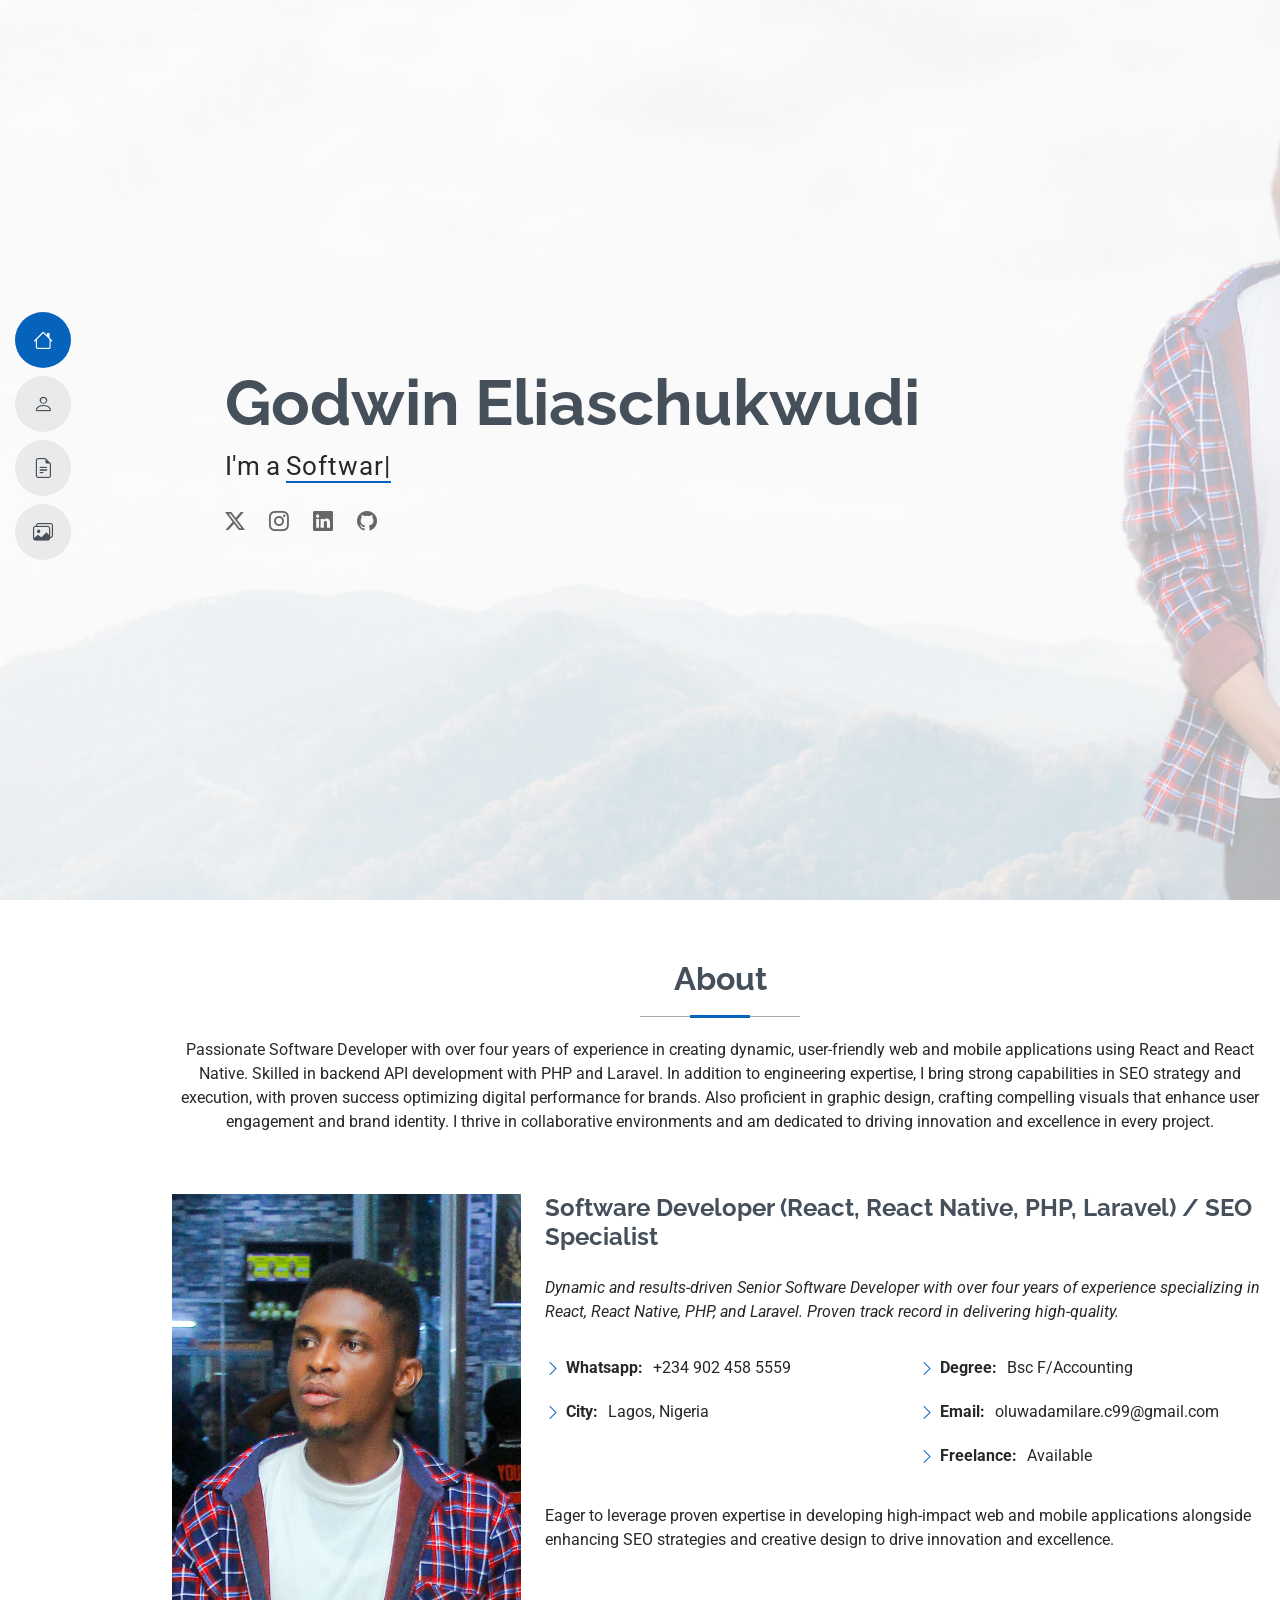
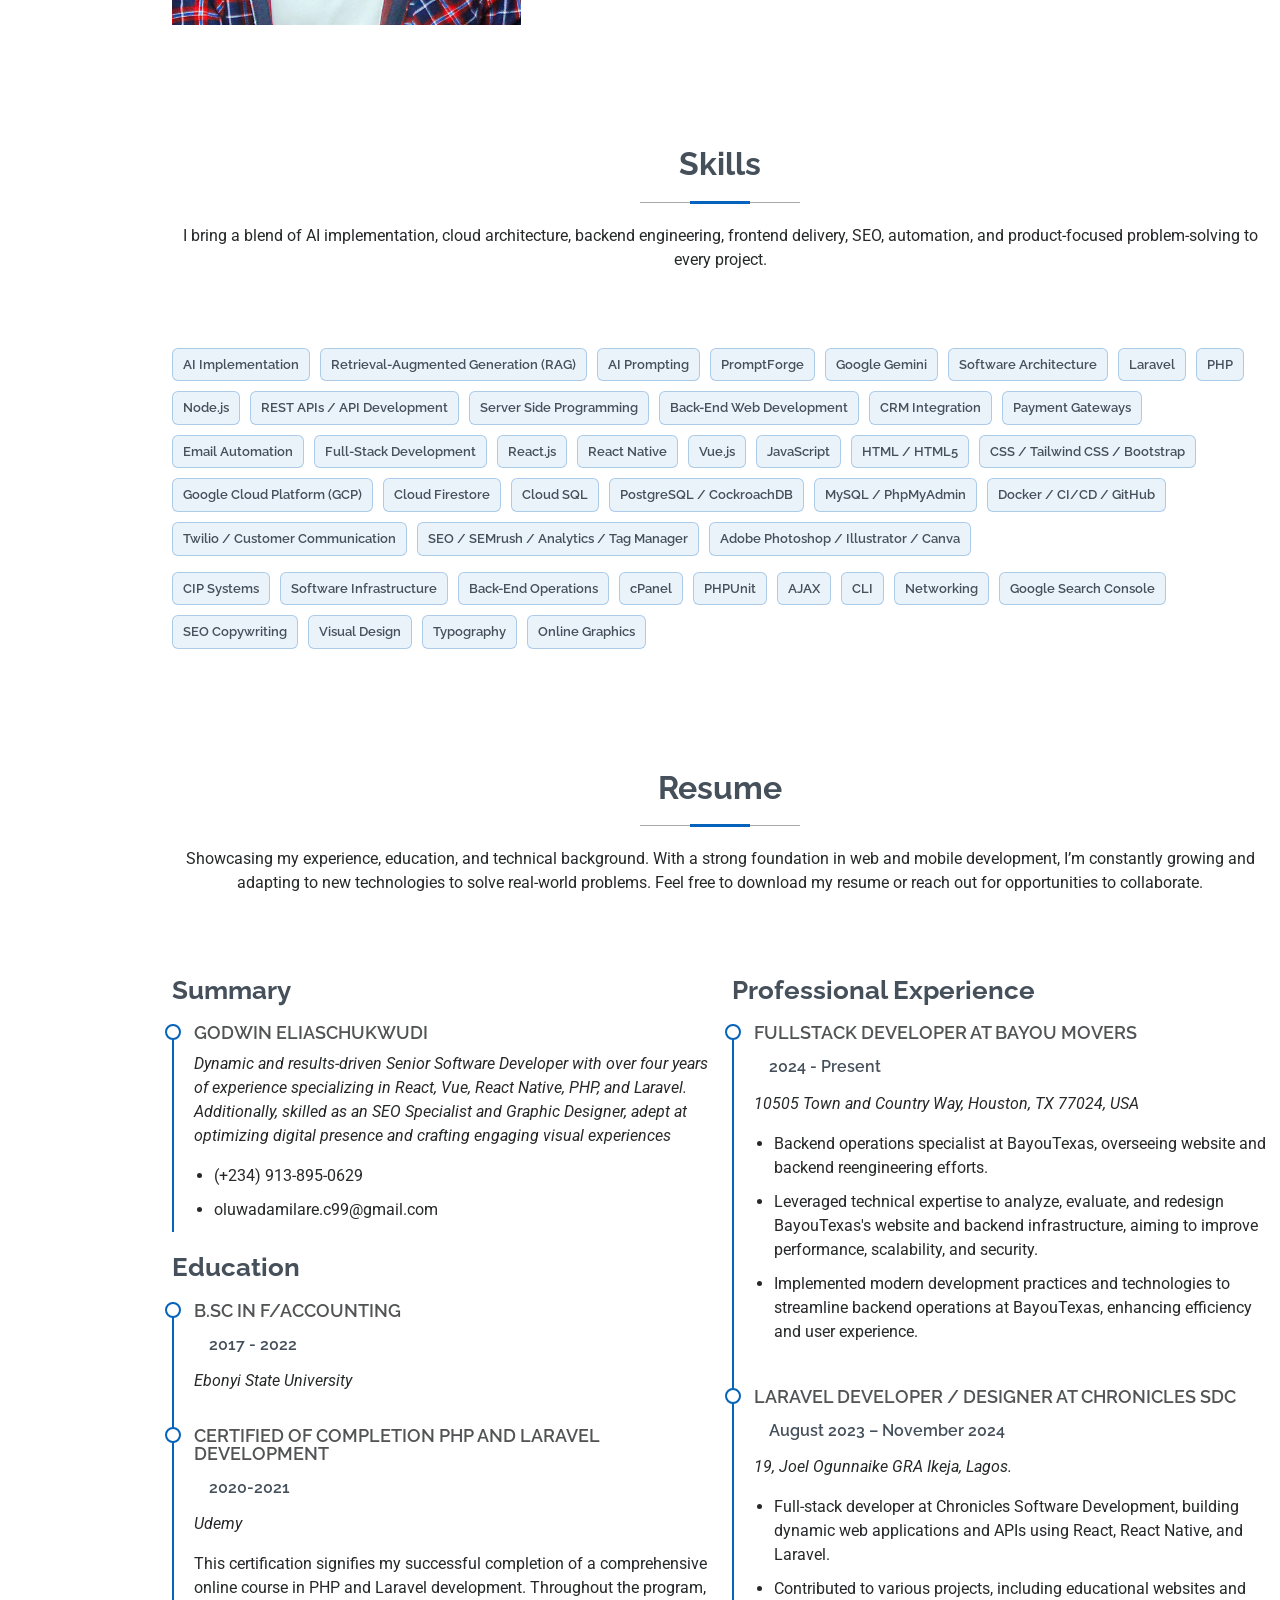
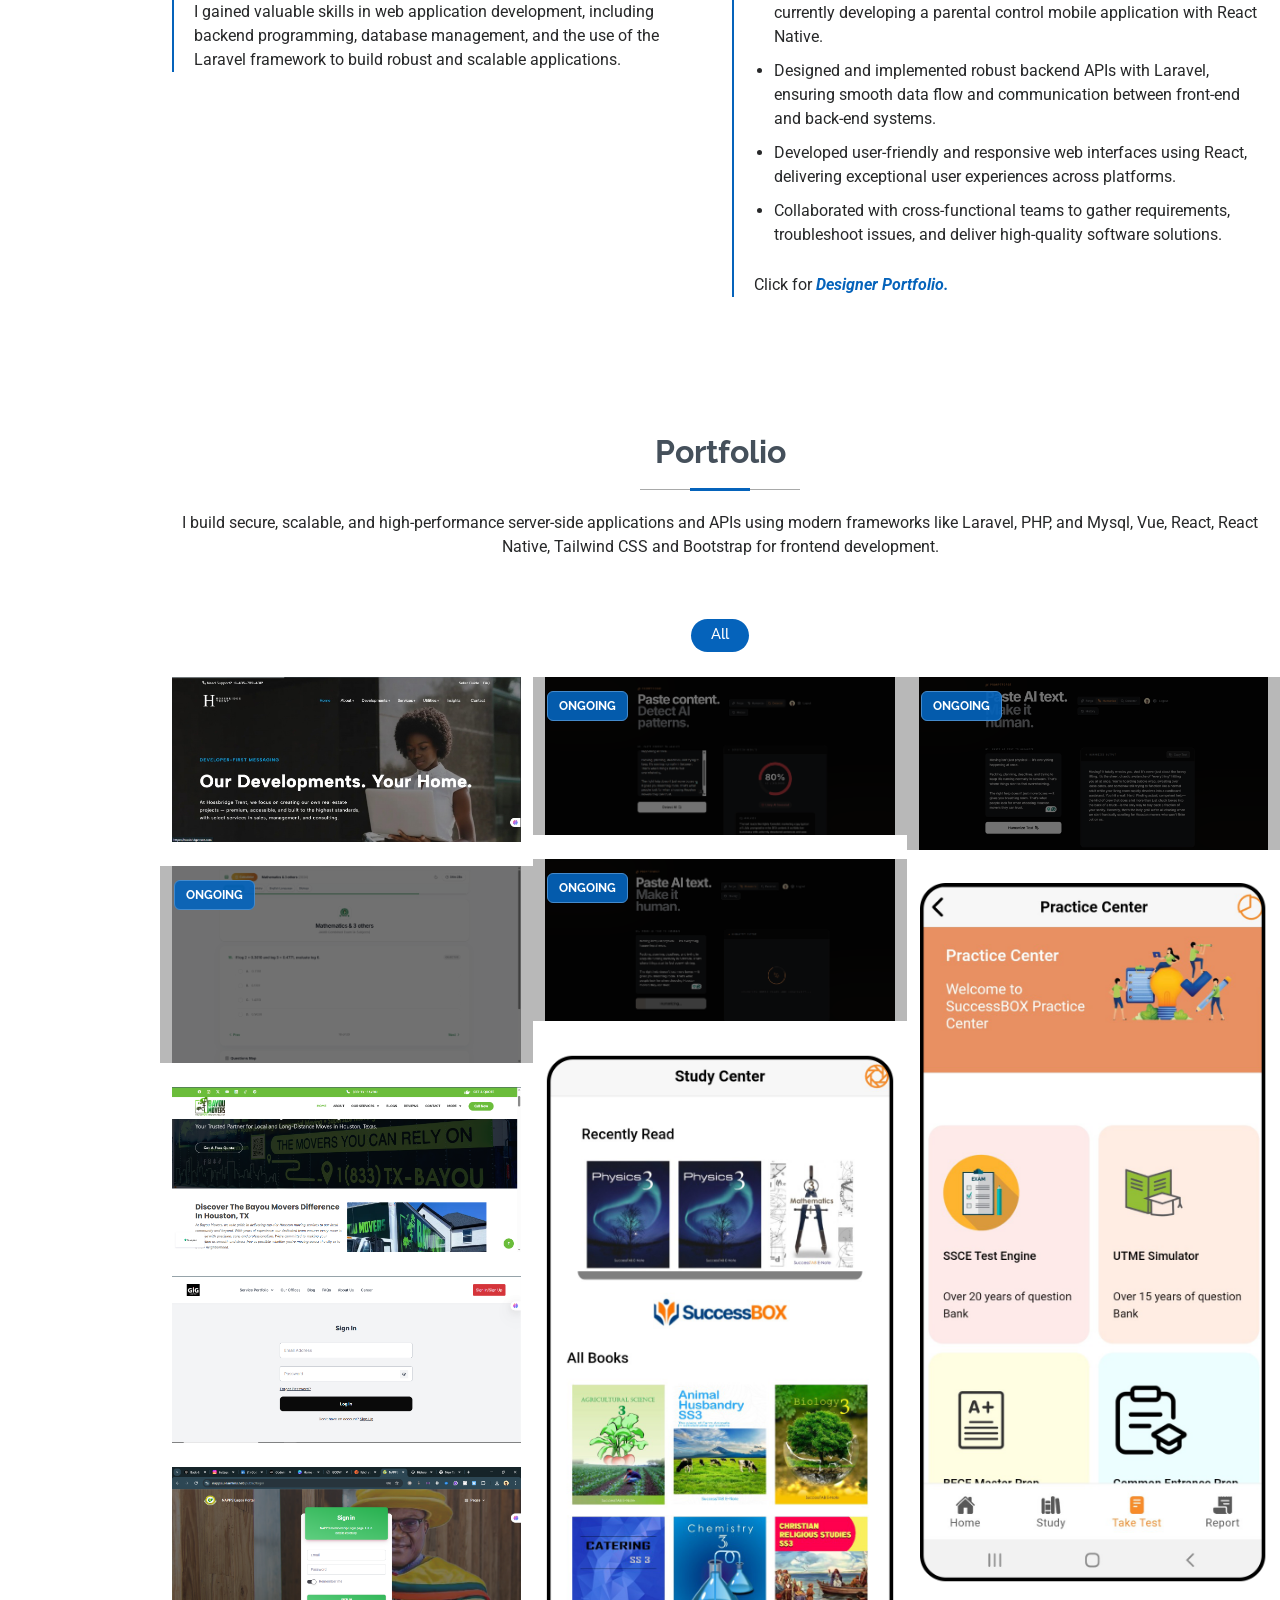
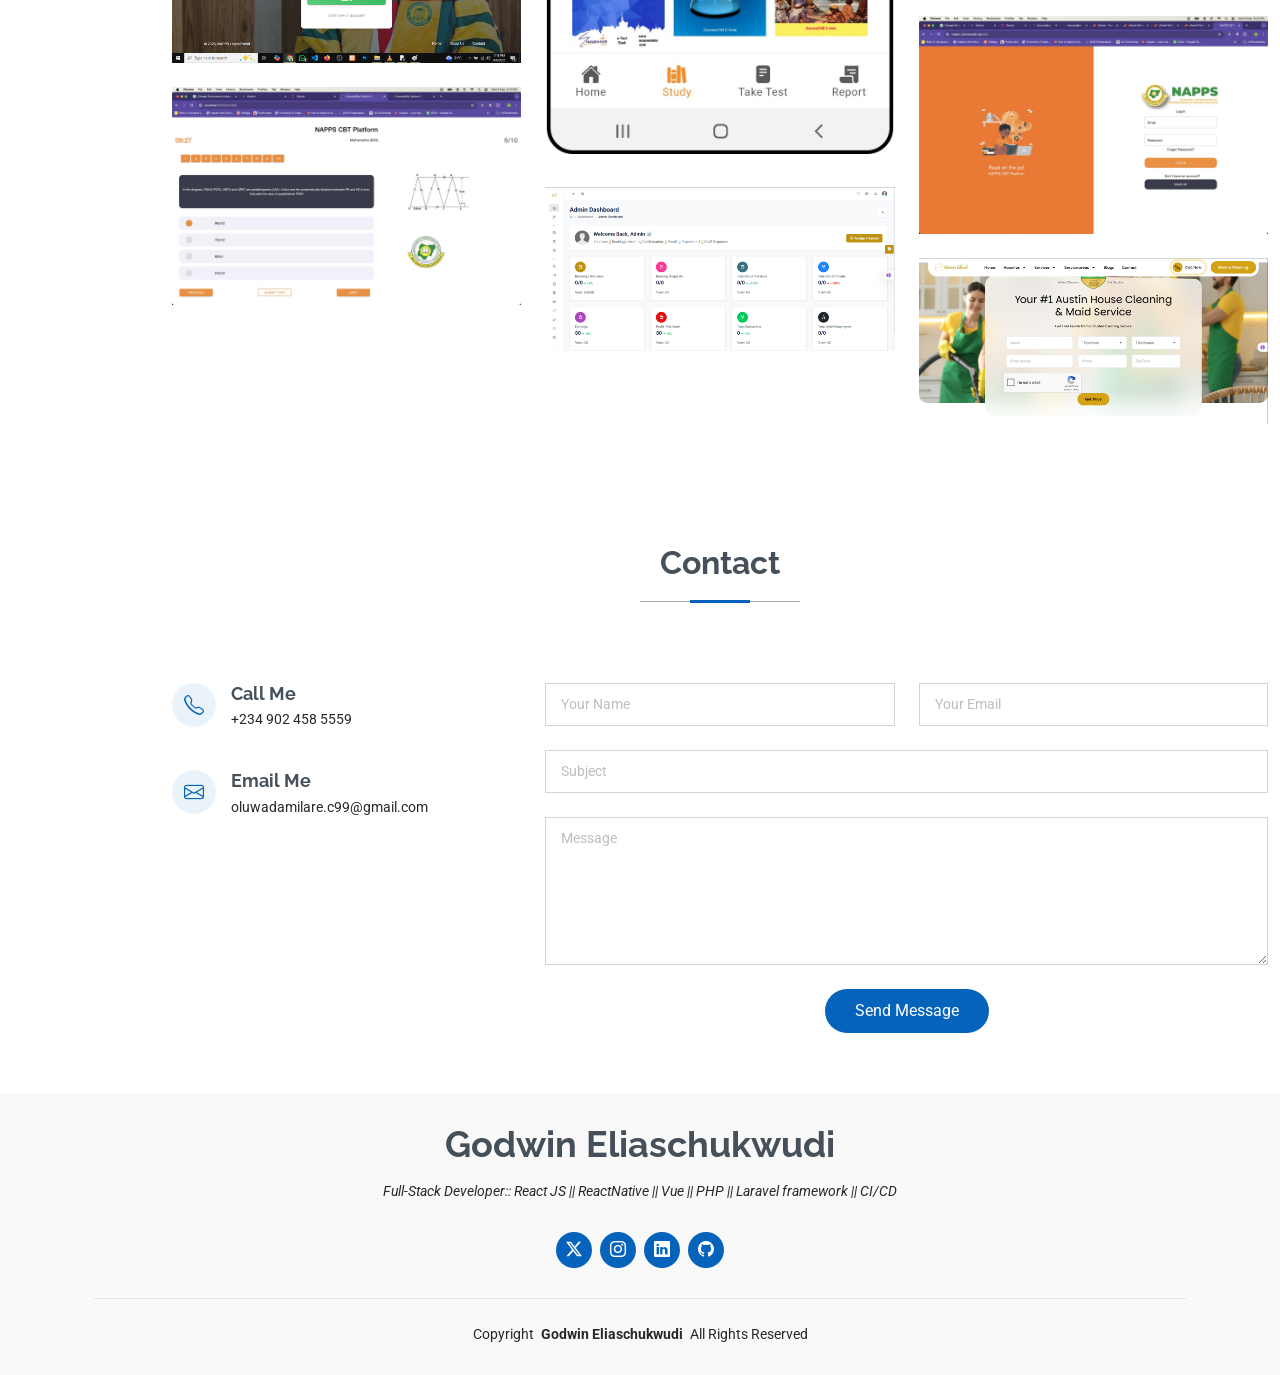
==== commit 0179f859: "commit" ====
--- a/index.html
+++ b/index.html
@@ -369,12 +369,12 @@
             </div><!-- End Portfolio Item -->
 
             <div class="col-lg-4 col-md-6 portfolio-item portfolio-item-ongoing isotope-item filter-product">
-              <img src="assets/img/portfolio/successbox-exam-ongoing.jpeg" class="img-fluid" alt="SuccessBox exam page in progress">
+              <img src="assets/img/portfolio/successbox-exam-ongoing.jpeg" class="img-fluid" alt="EduPrep exam page in progress">
               <span class="portfolio-status">Ongoing</span>
               <div class="portfolio-info">
-                <h4>SuccessBox Exam Experience</h4>
+                <h4>EduPrep Exam Experience</h4>
                 <p>Updated student exam interface currently in development.</p>
-                <a href="assets/img/portfolio/successbox-exam-ongoing.jpeg" title="SuccessBox Exam Experience - Ongoing" data-gallery="portfolio-gallery-ongoing" class="glightbox preview-link"><i class="bi bi-zoom-in"></i></a>
+                <a href="assets/img/portfolio/successbox-exam-ongoing.jpeg" title="EduPrep Exam Experience - Ongoing" data-gallery="portfolio-gallery-ongoing" class="glightbox preview-link"><i class="bi bi-zoom-in"></i></a>
               </div>
             </div><!-- End Portfolio Item -->
 
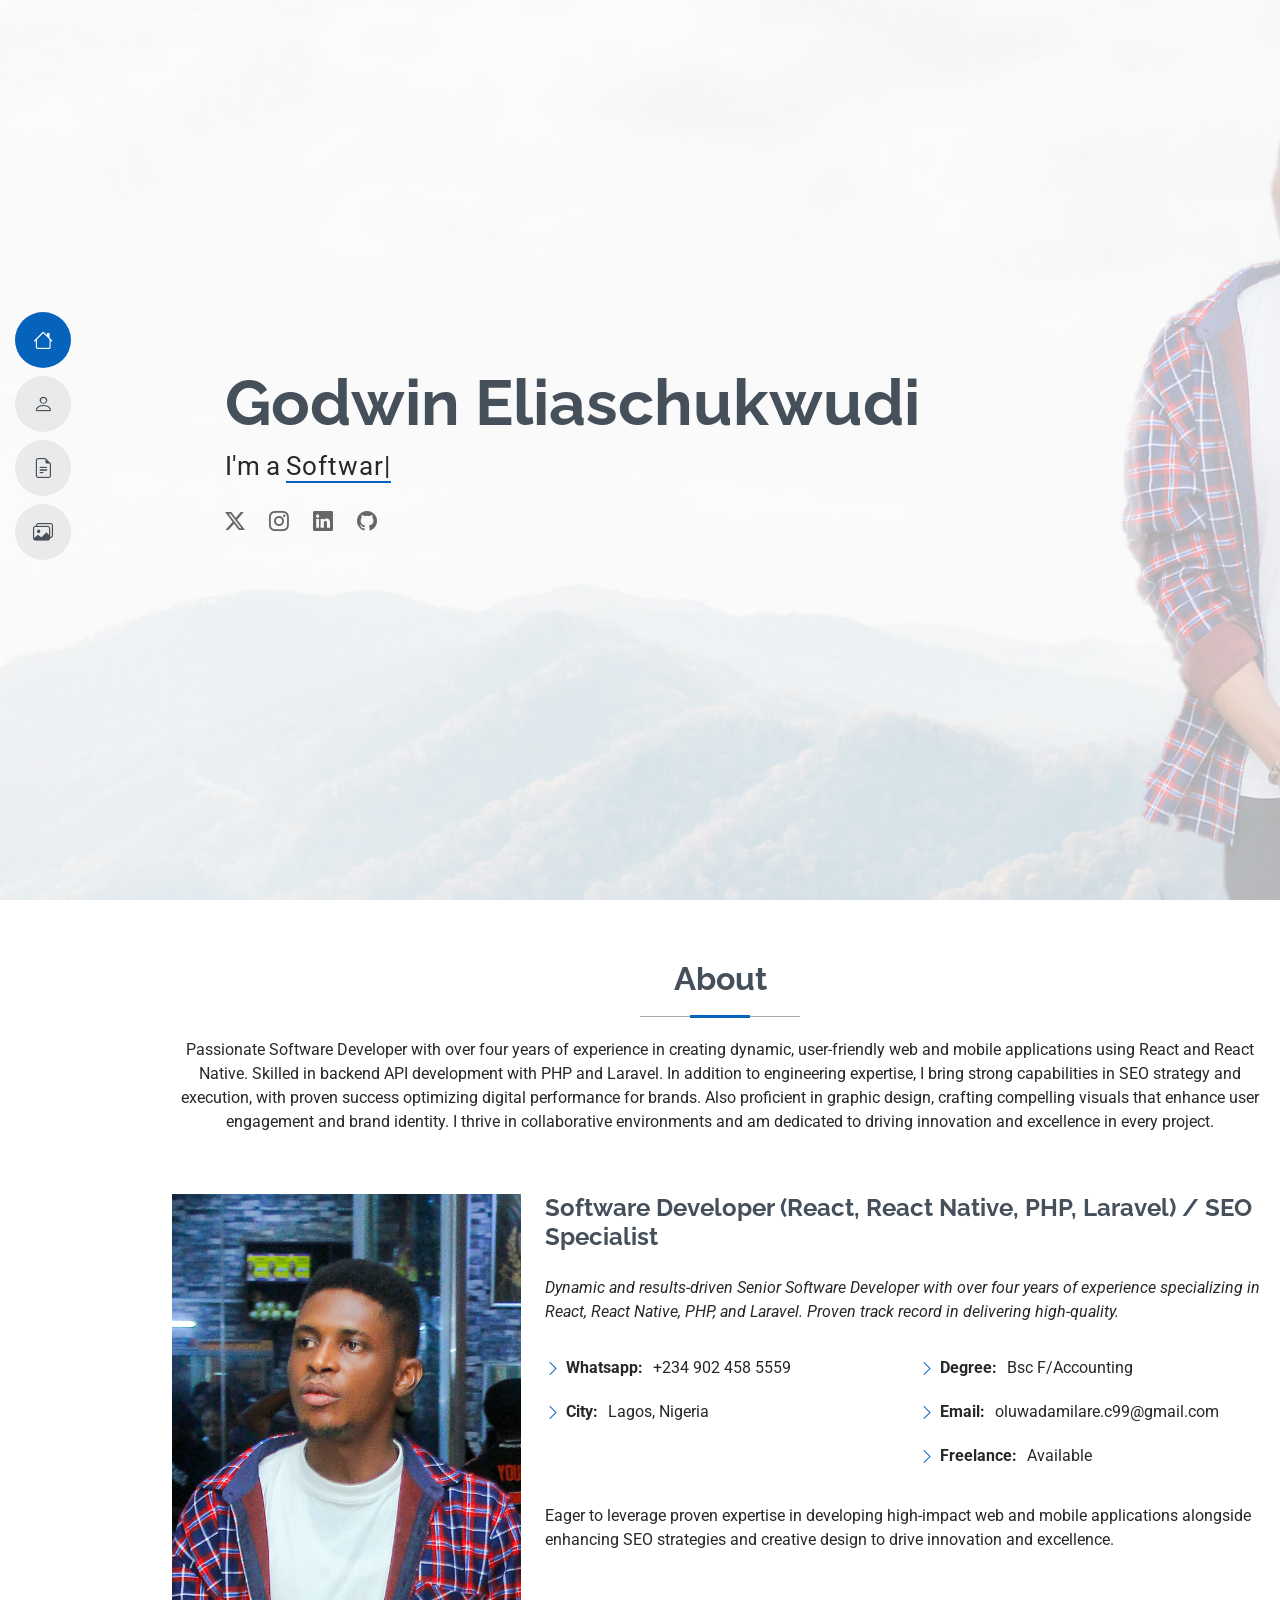
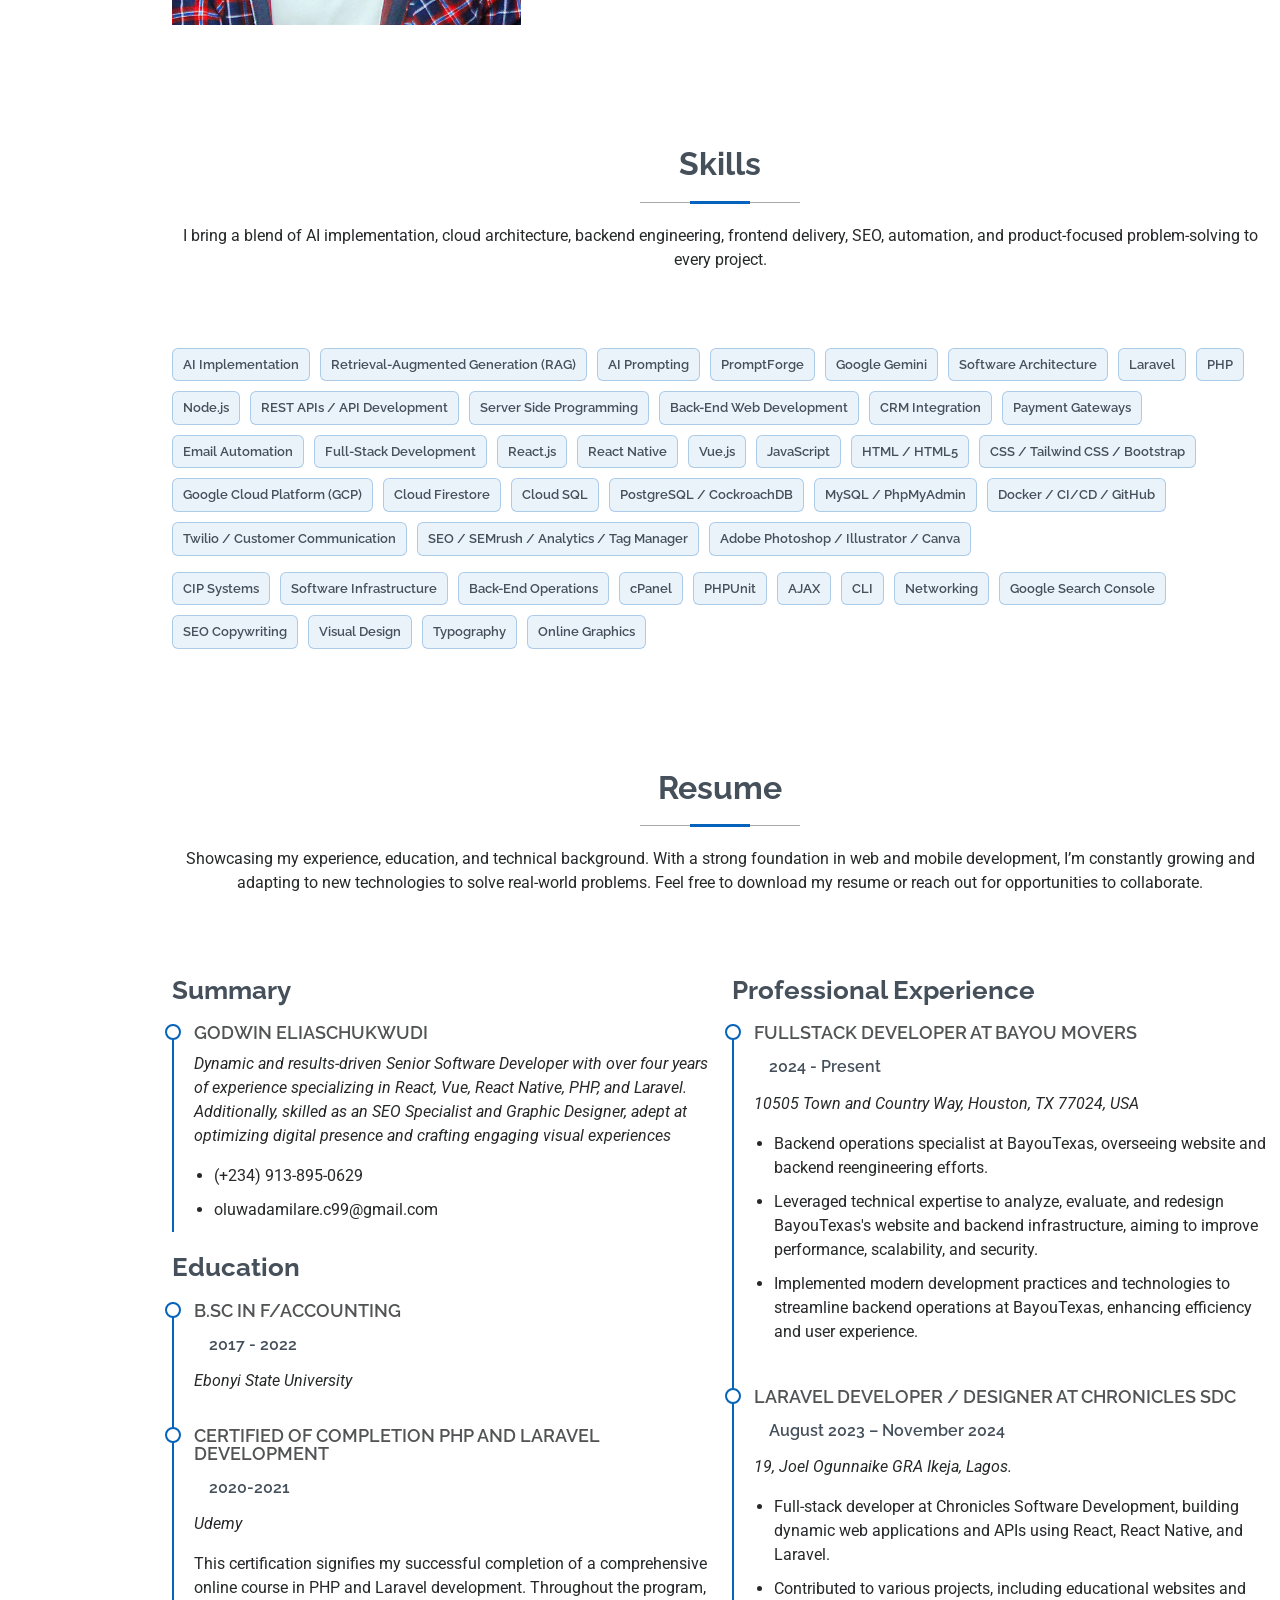
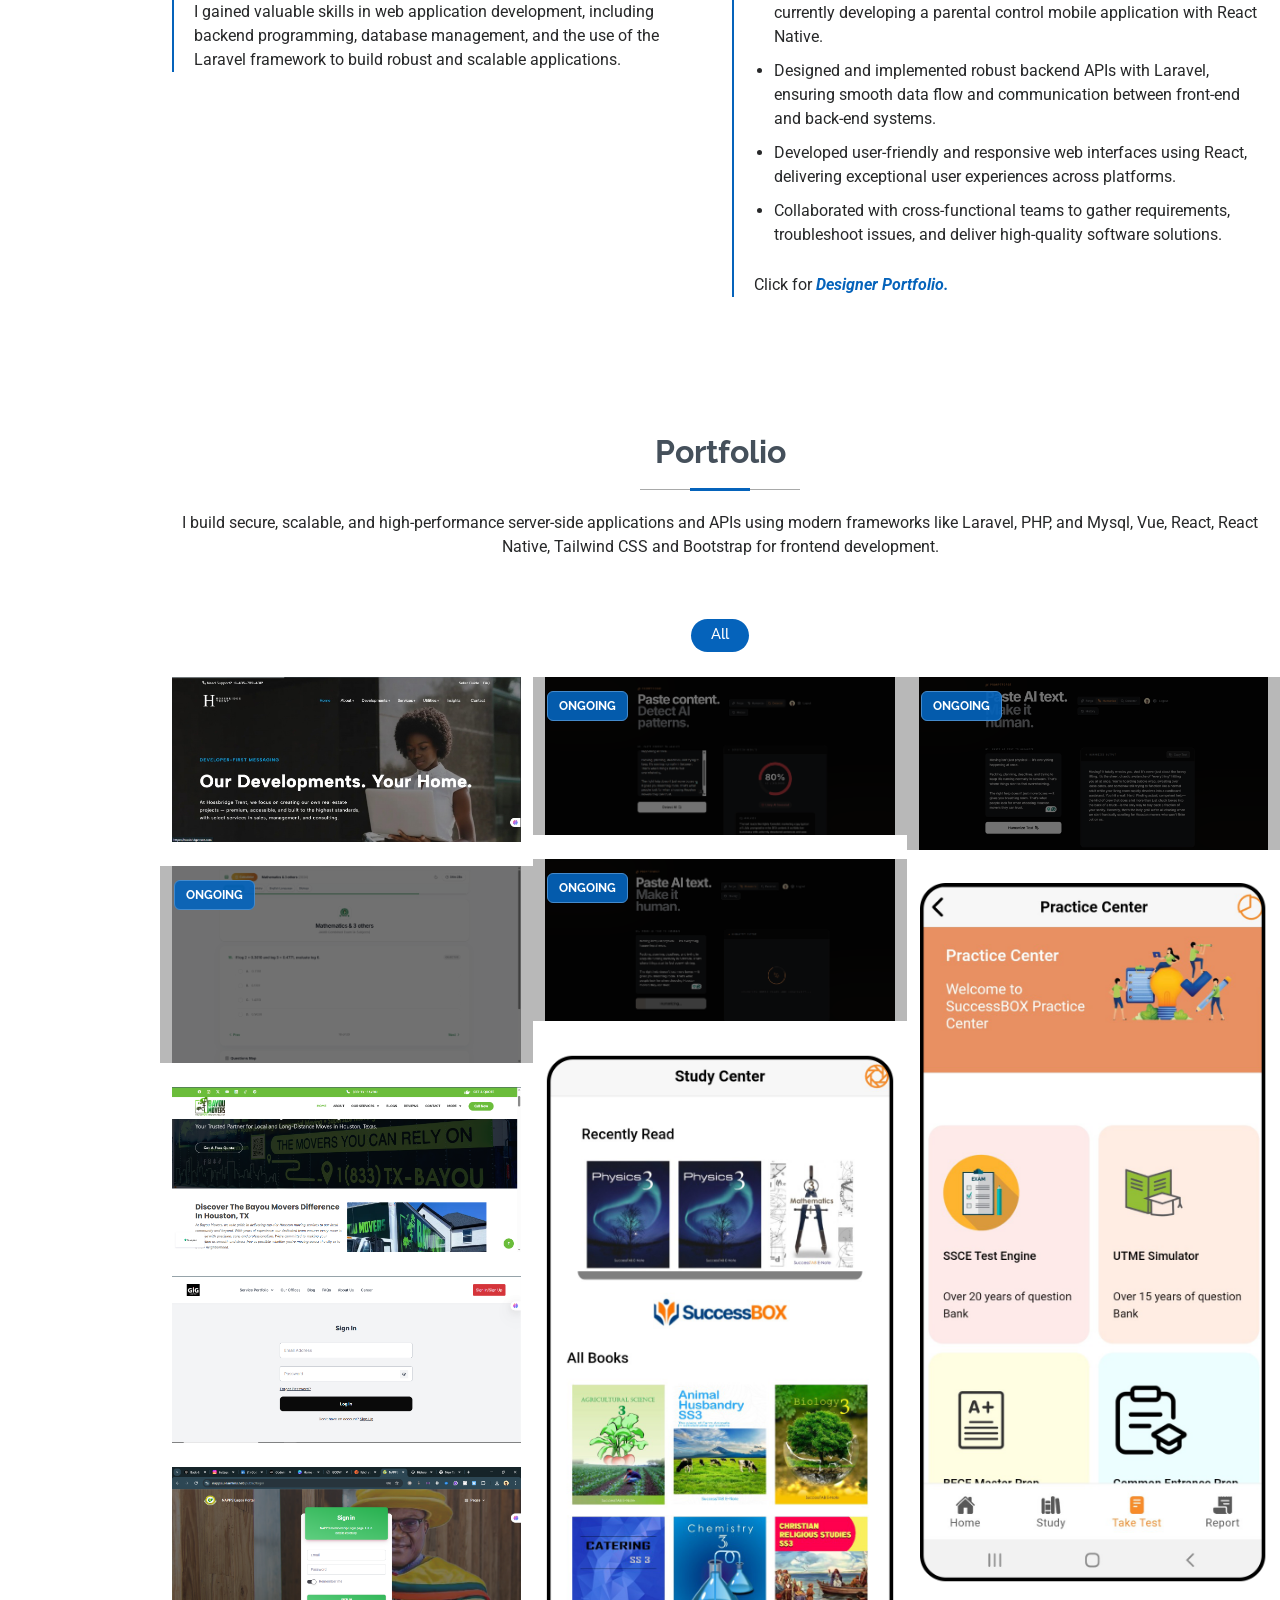
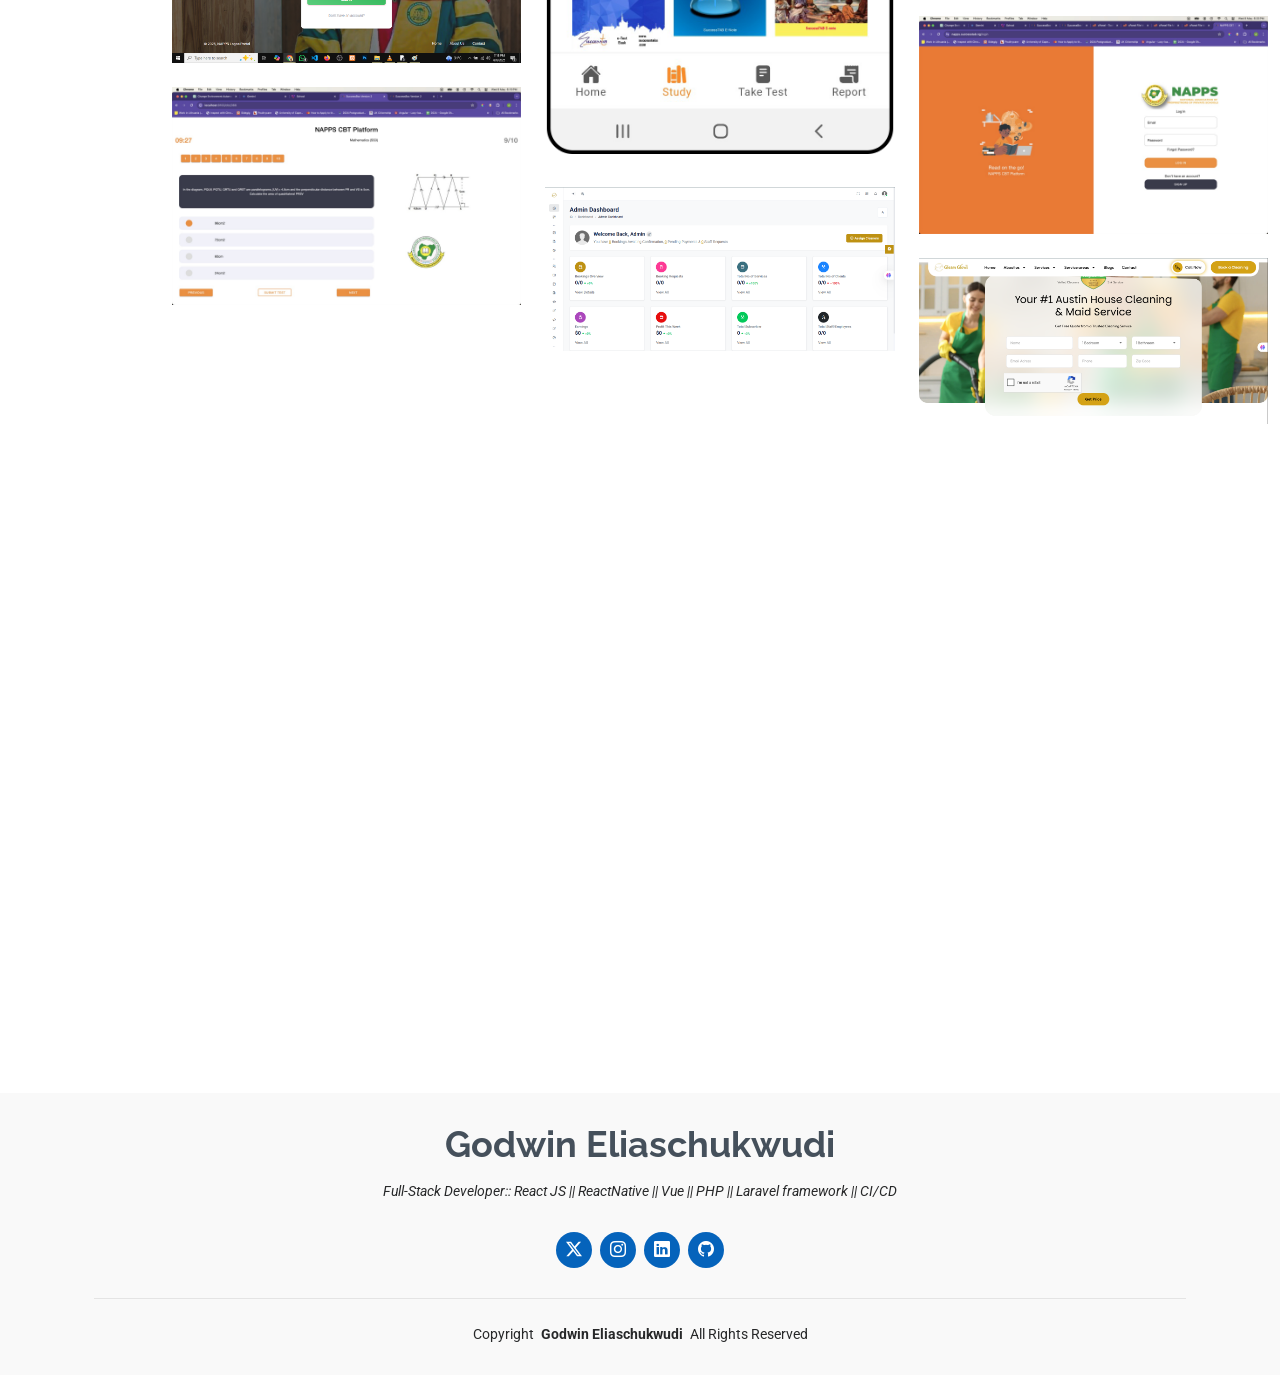
==== commit 556f9f07: "commit" ====
--- a/index.html
+++ b/index.html
@@ -758,7 +758,7 @@
           </div>
 
           <div class="col-lg-8">
-            <form action="https://formsubmit.co/oluwadamilare.c99@gmail.com" method="post" class="php-email-form" data-aos="fade-up" data-aos-delay="200">
+            <form action="forms/contact.php" method="post" class="php-email-form" data-aos="fade-up" data-aos-delay="200">
               <div class="row gy-4">
 
                 <div class="col-md-6">
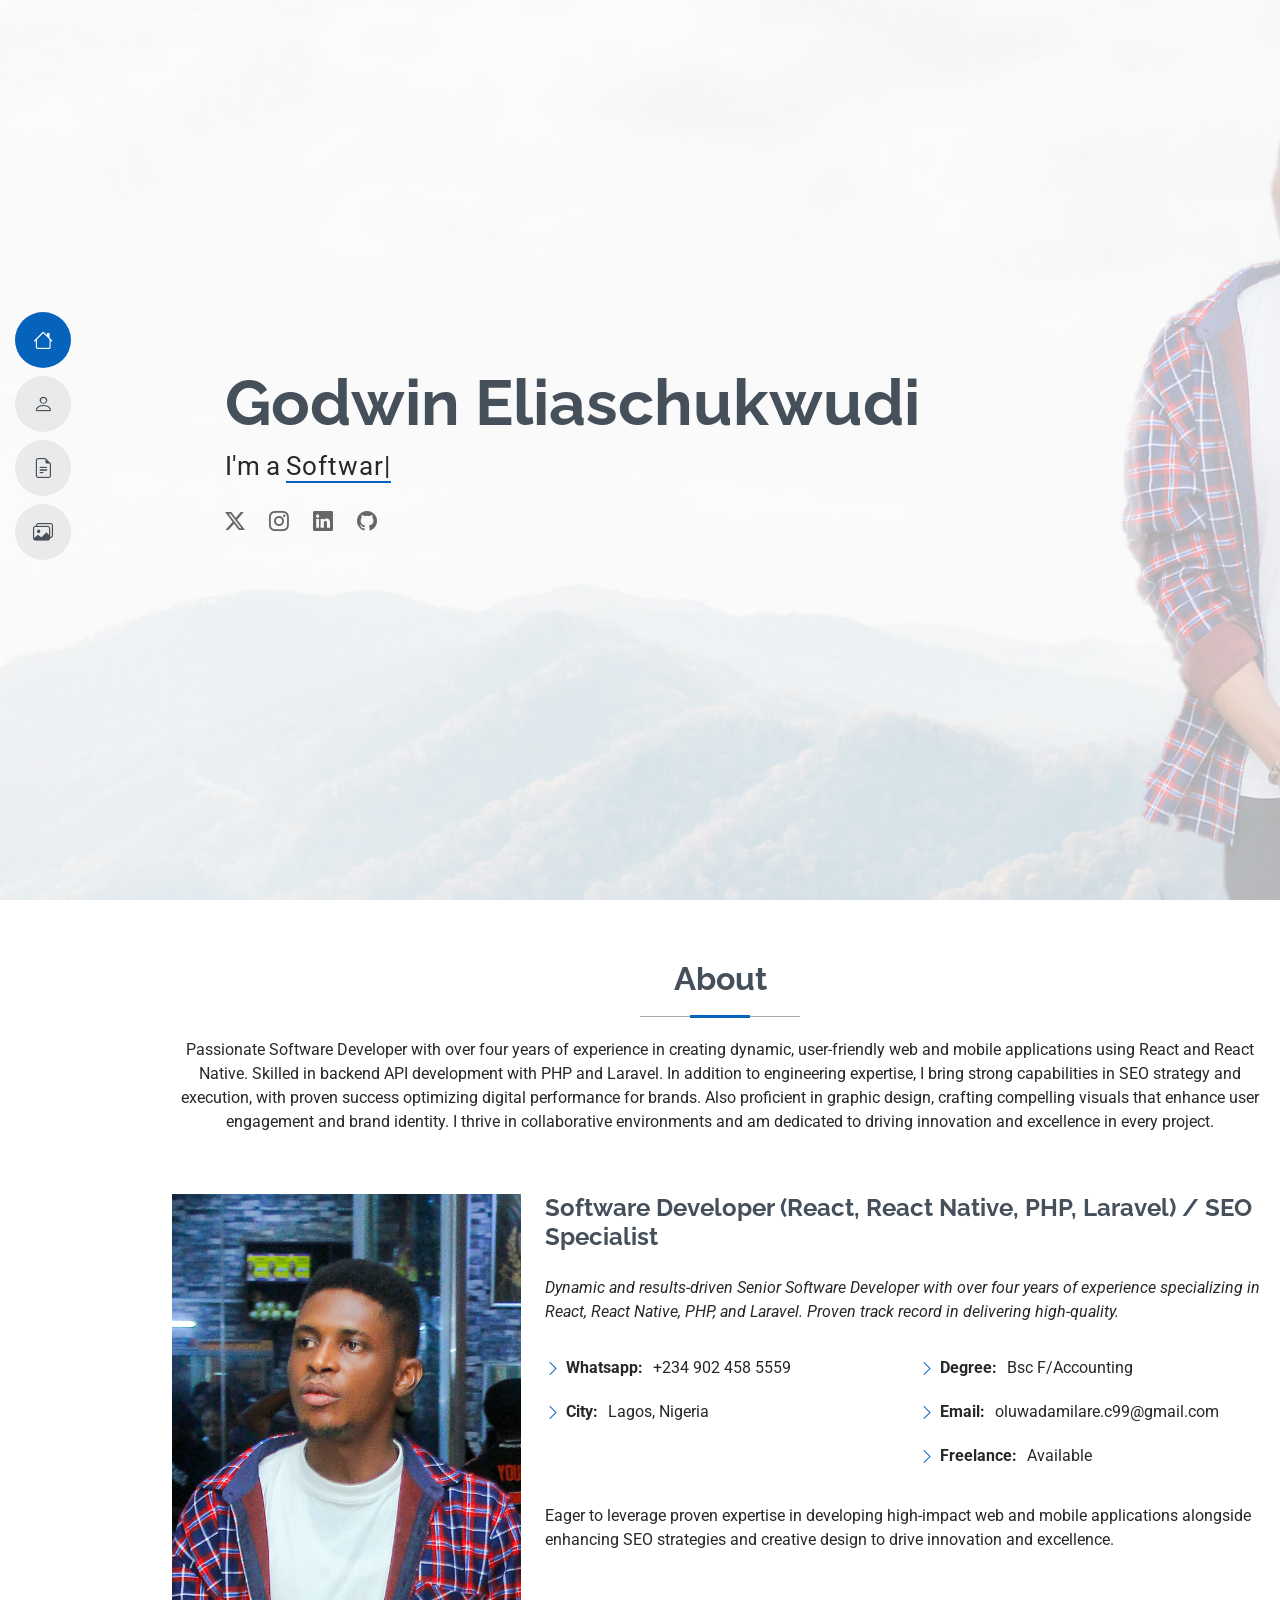
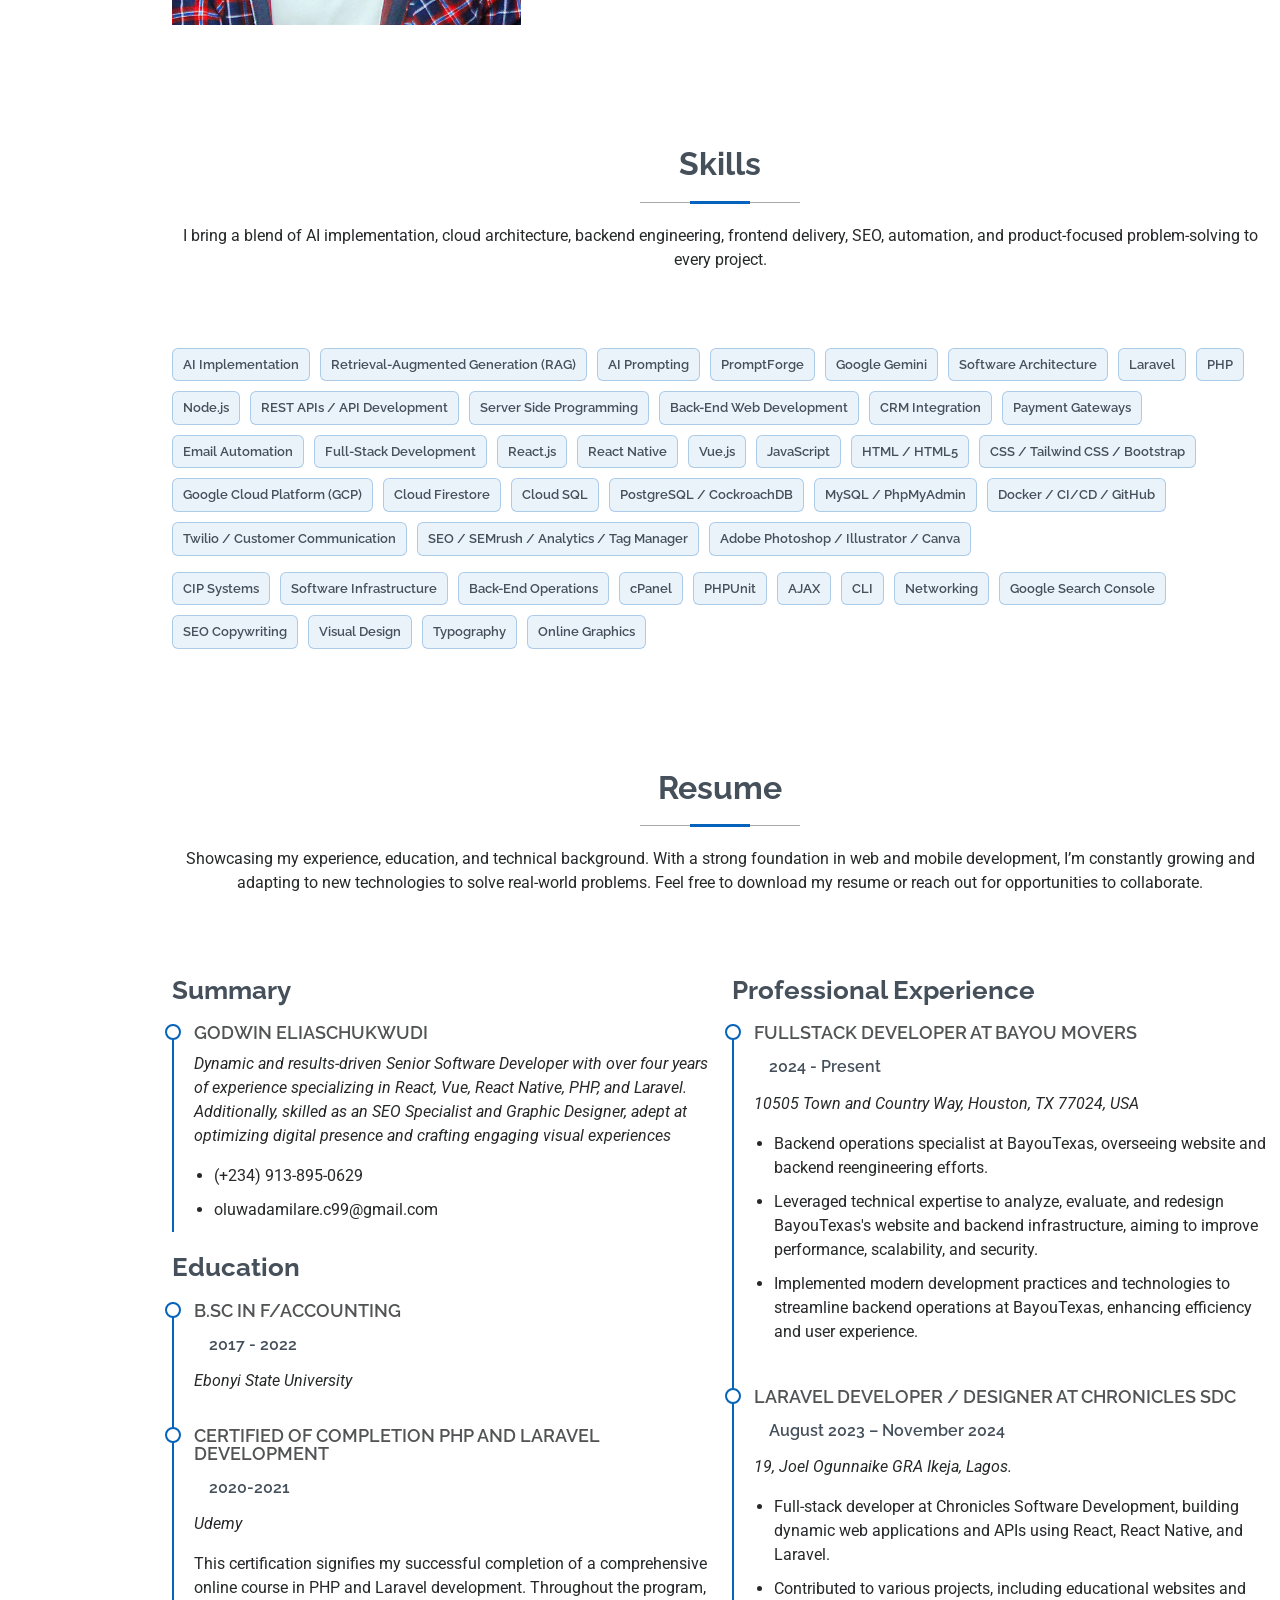
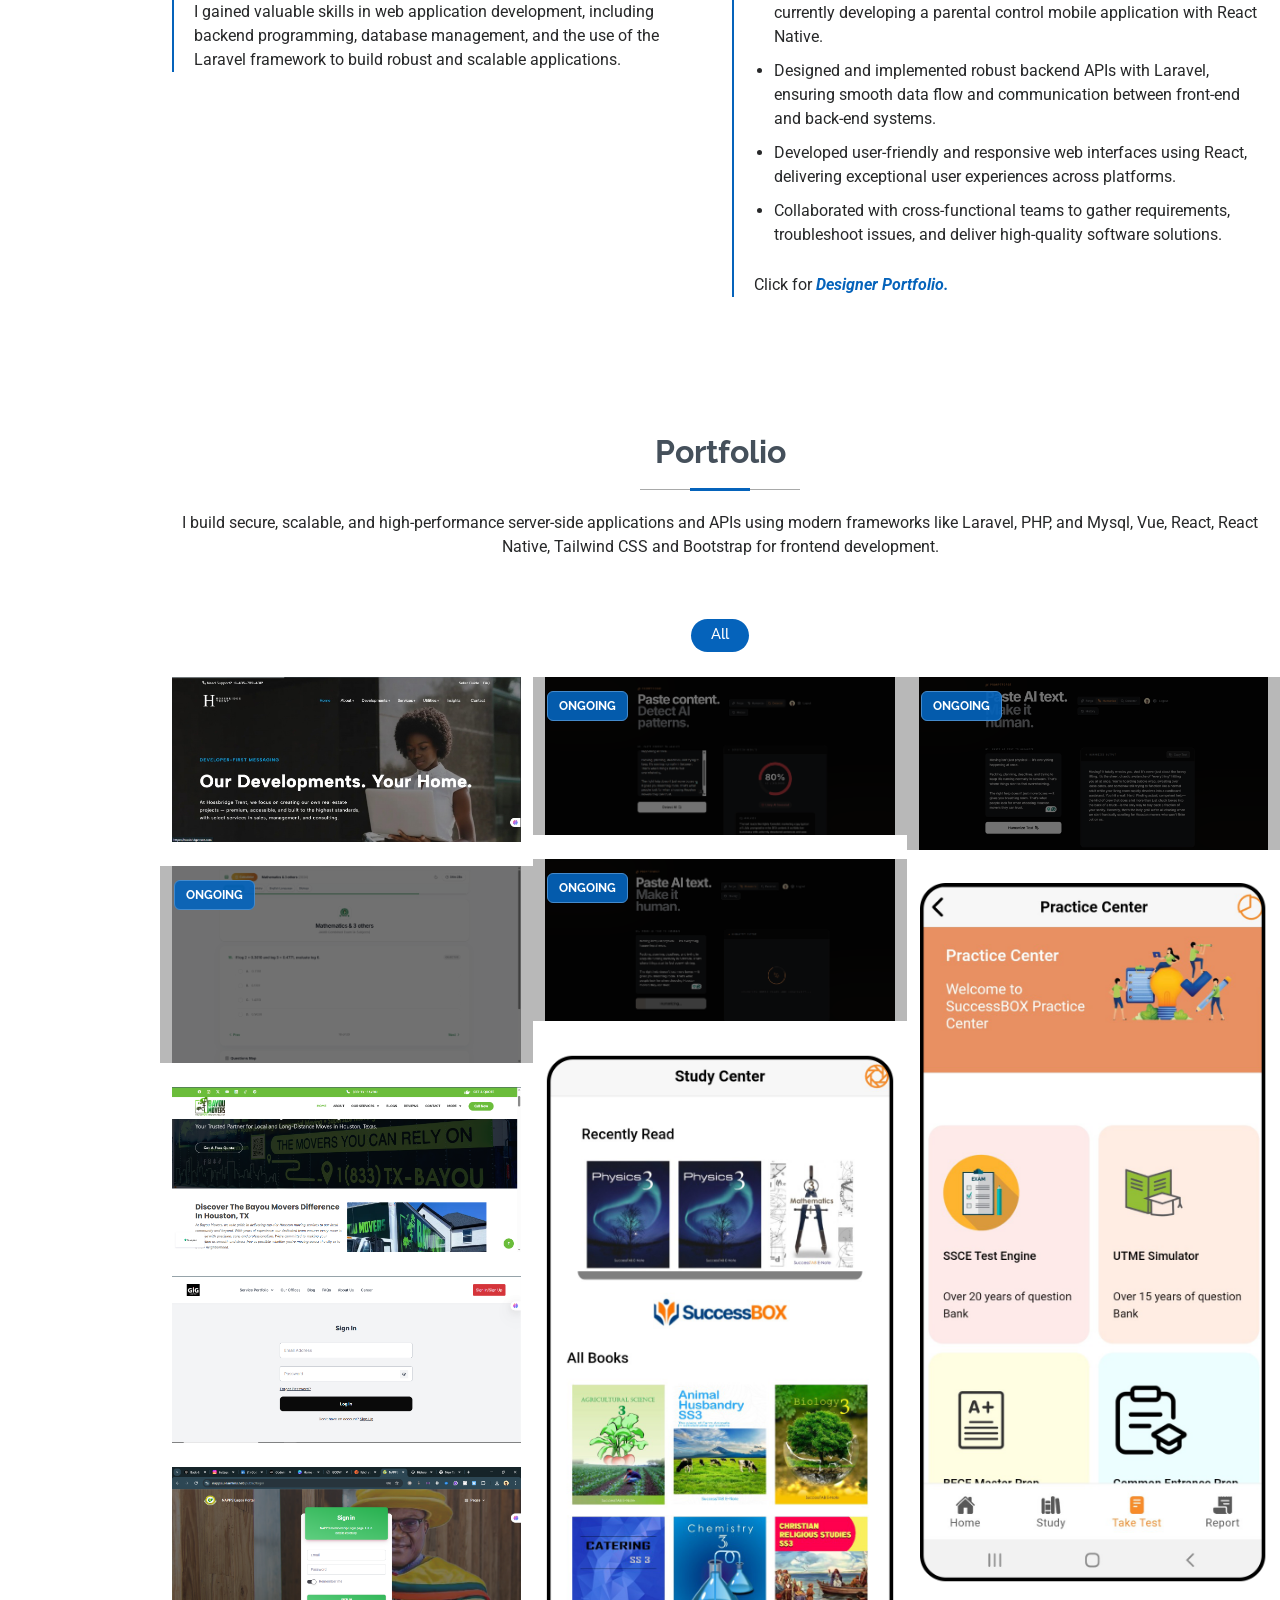
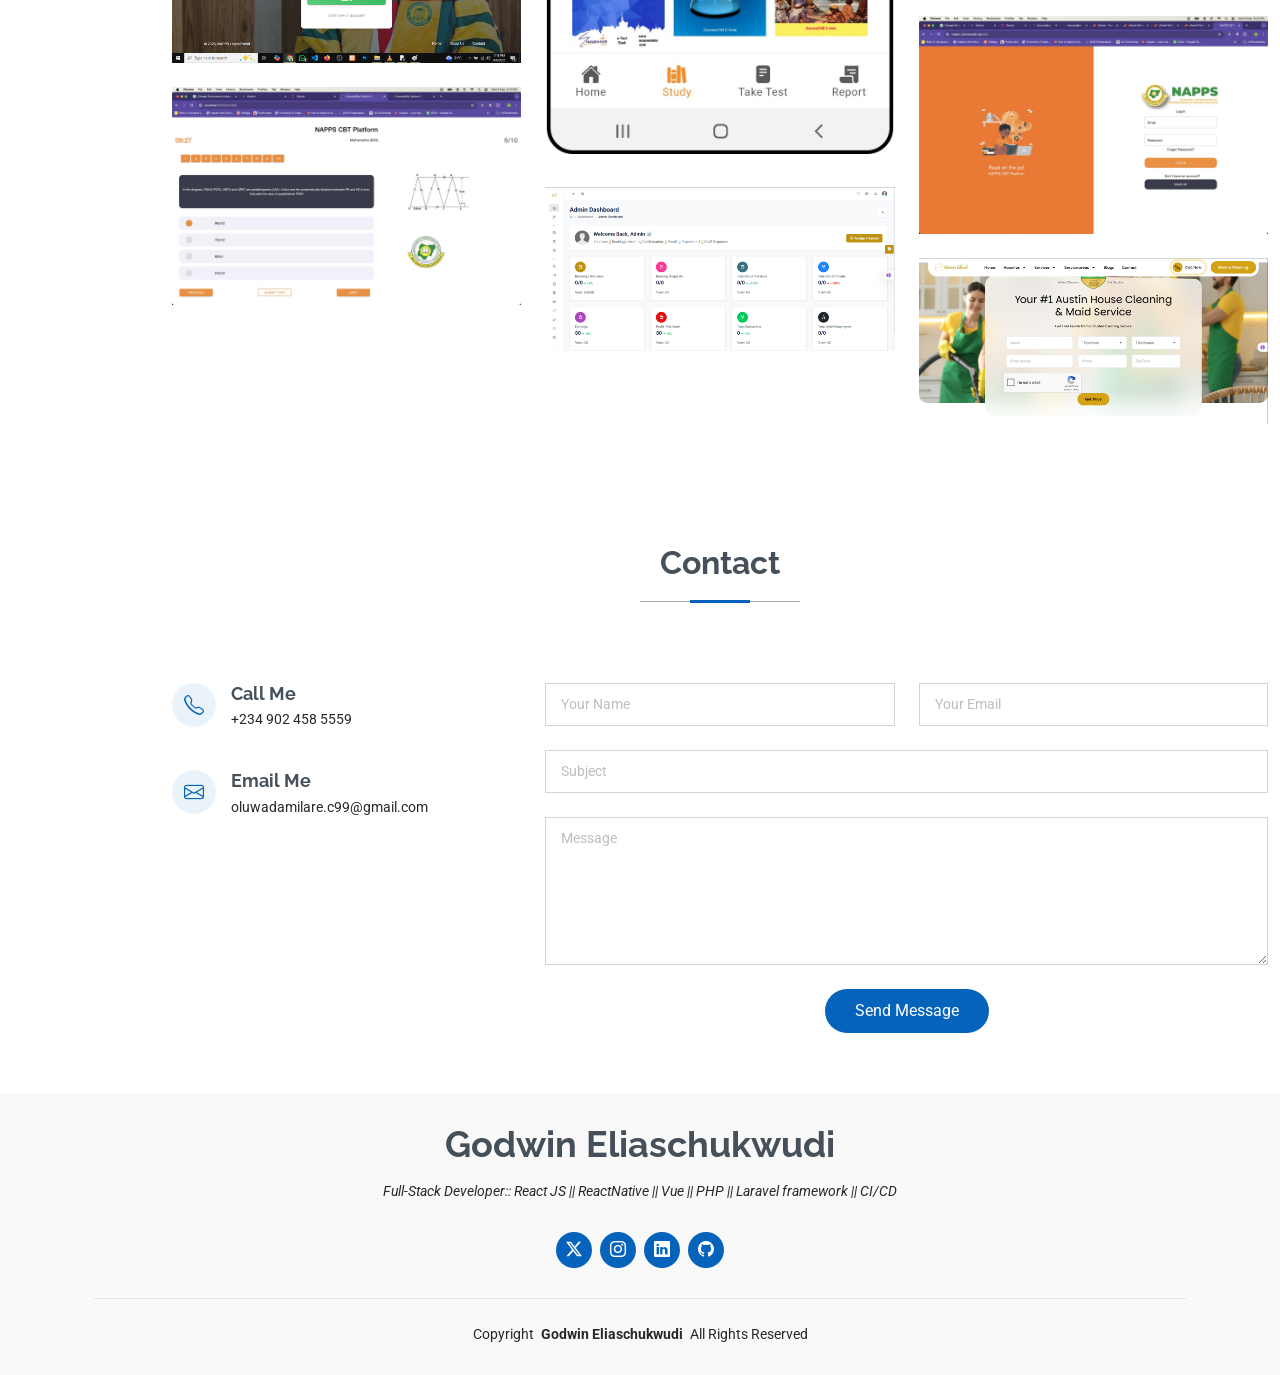
==== commit 85f9ae20: "commit" ====
--- a/index.html
+++ b/index.html
@@ -758,8 +758,11 @@
           </div>
 
           <div class="col-lg-8">
-            <form action="forms/contact.php" method="post" class="php-email-form" data-aos="fade-up" data-aos-delay="200">
+            <form action="https://formsubmit.co/oluwadamilare.c99@gmail.com" method="post" class="contact-form" data-aos="fade-up">
               <div class="row gy-4">
+                <input type="hidden" name="_subject" value="New message from your portfolio">
+                <input type="hidden" name="_captcha" value="false">
+                <input type="text" name="_honey" style="display: none;">
 
                 <div class="col-md-6">
                   <input type="text" name="name" class="form-control" placeholder="Your Name" required="">
@@ -778,10 +781,6 @@
                 </div>
 
                 <div class="col-md-12 text-center">
-                  <div class="loading">Loading</div>
-                  <div class="error-message"></div>
-                  <div class="sent-message">Your message has been sent. Thank you!</div>
-
                   <button type="submit">Send Message</button>
                 </div>
 
@@ -804,7 +803,7 @@
       <div class="social-links d-flex justify-content-center">
           <a href="https://x.com/Oluwadamil72390"><i class="bi bi-twitter-x"></i></a>
           <a href="https://www.instagram.com/eliasc.dev/"><i class="bi bi-instagram"></i></a>
-          <a href="https://www.linkedin.com/in/godwin-eliaschukwudi-66bb18288/"><i class="bi bi-linkedin"></i></a>
+          <a href="https://www.linkedin.com/in/godwin-eliaschukwudi-6a676b380"><i class="bi bi-linkedin"></i></a>
           <a href="https://github.com/Eliasc98"><i class="bi bi-github"></i></a>
       </div>
       <div class="container">
@@ -824,7 +823,6 @@
 
   <!-- Vendor JS Files -->
   <script src="assets/vendor/bootstrap/js/bootstrap.bundle.min.js"></script>
-  <script src="assets/vendor/php-email-form/validate.js"></script>
   <script src="assets/vendor/aos/aos.js"></script>
   <script src="assets/vendor/typed.js/typed.umd.js"></script>
   <script src="assets/vendor/purecounter/purecounter_vanilla.js"></script>
--- a/assets/css/main.css
+++ b/assets/css/main.css
@@ -1173,13 +1173,17 @@
   color: var(--contrast-color);
 }
 
-.contact .php-email-form {
+.contact .php-email-form,
+.contact .contact-form {
   height: 100%;
 }
 
 .contact .php-email-form input[type=text],
 .contact .php-email-form input[type=email],
-.contact .php-email-form textarea {
+.contact .php-email-form textarea,
+.contact .contact-form input[type=text],
+.contact .contact-form input[type=email],
+.contact .contact-form textarea {
   font-size: 14px;
   padding: 10px 15px;
   box-shadow: none;
@@ -1191,17 +1195,24 @@
 
 .contact .php-email-form input[type=text]:focus,
 .contact .php-email-form input[type=email]:focus,
-.contact .php-email-form textarea:focus {
+.contact .php-email-form textarea:focus,
+.contact .contact-form input[type=text]:focus,
+.contact .contact-form input[type=email]:focus,
+.contact .contact-form textarea:focus {
   border-color: var(--accent-color);
 }
 
 .contact .php-email-form input[type=text]::placeholder,
 .contact .php-email-form input[type=email]::placeholder,
-.contact .php-email-form textarea::placeholder {
+.contact .php-email-form textarea::placeholder,
+.contact .contact-form input[type=text]::placeholder,
+.contact .contact-form input[type=email]::placeholder,
+.contact .contact-form textarea::placeholder {
   color: color-mix(in srgb, var(--default-color), transparent 70%);
 }
 
-.contact .php-email-form button[type=submit] {
+.contact .php-email-form button[type=submit],
+.contact .contact-form button[type=submit] {
   color: var(--contrast-color);
   background: var(--accent-color);
   border: 0;
@@ -1210,7 +1221,8 @@
   border-radius: 50px;
 }
 
-.contact .php-email-form button[type=submit]:hover {
+.contact .php-email-form button[type=submit]:hover,
+.contact .contact-form button[type=submit]:hover {
   background: color-mix(in srgb, var(--accent-color), transparent 25%);
 }
 
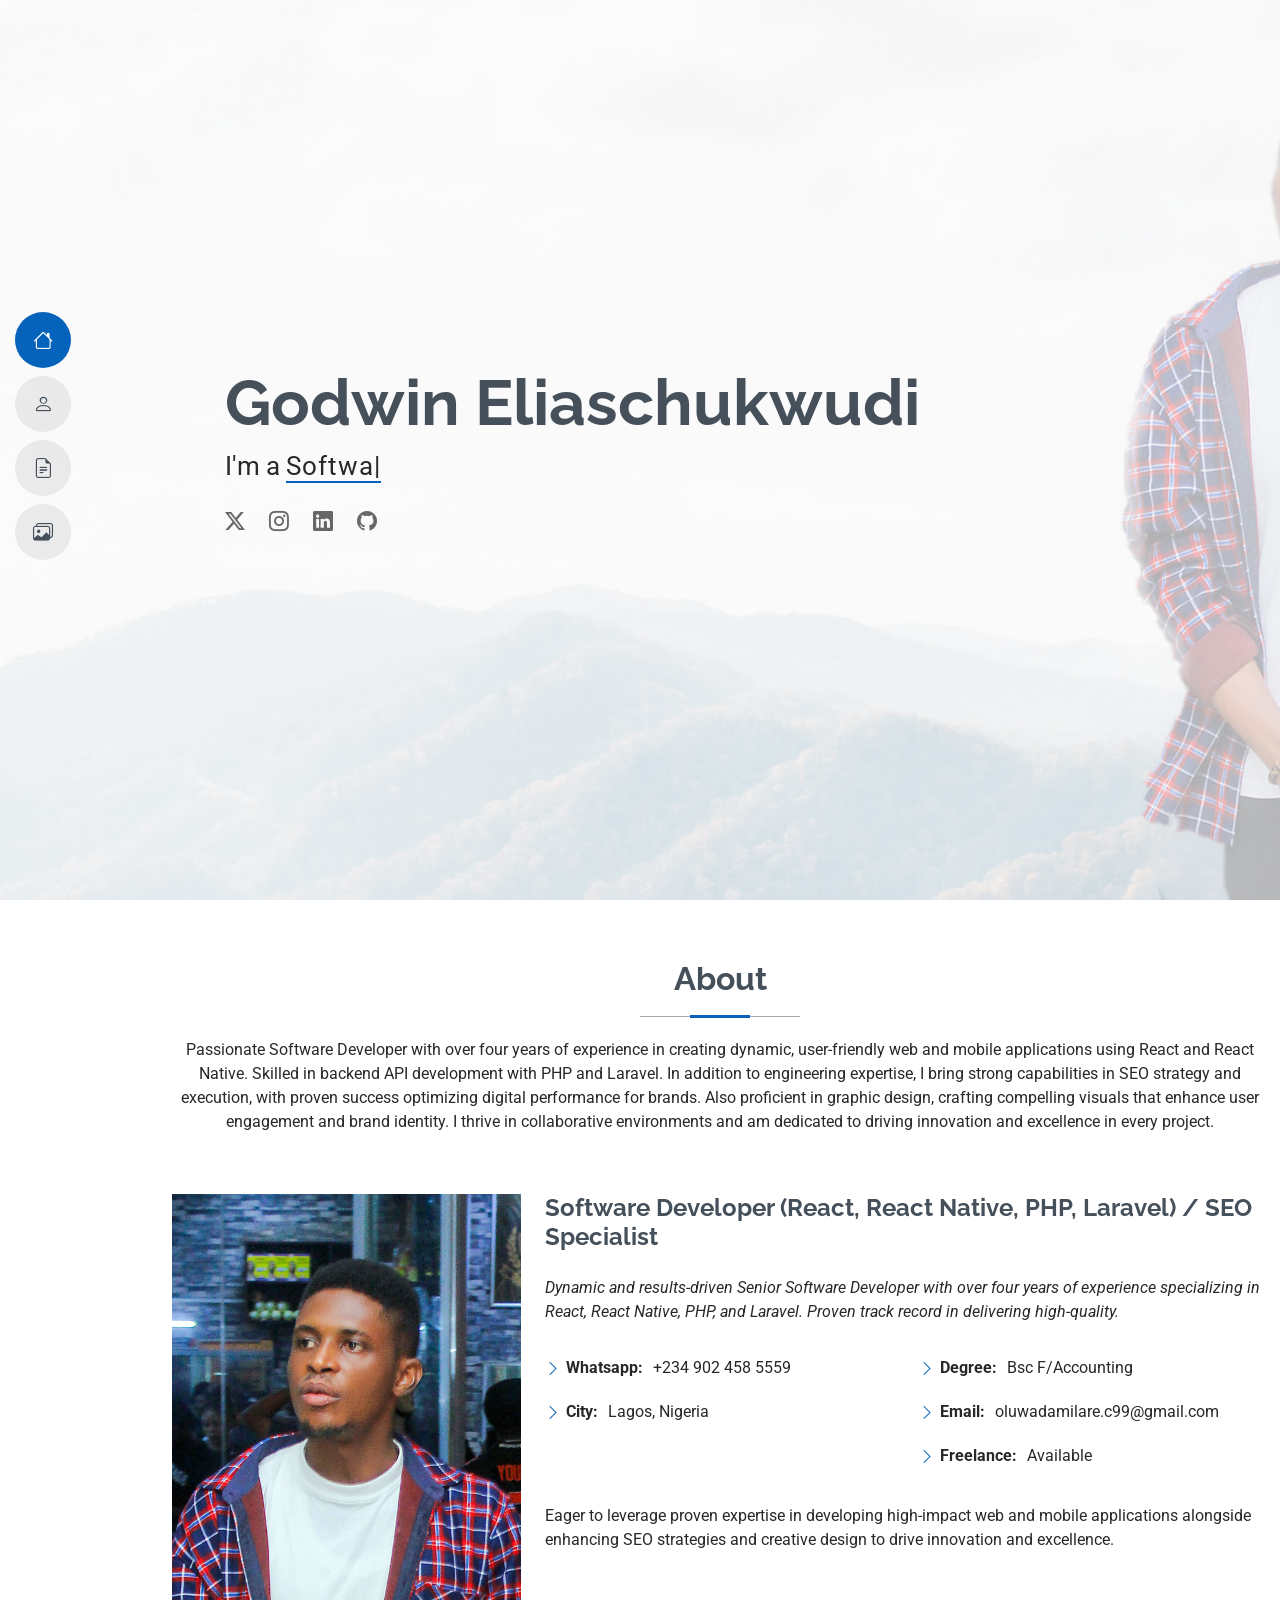
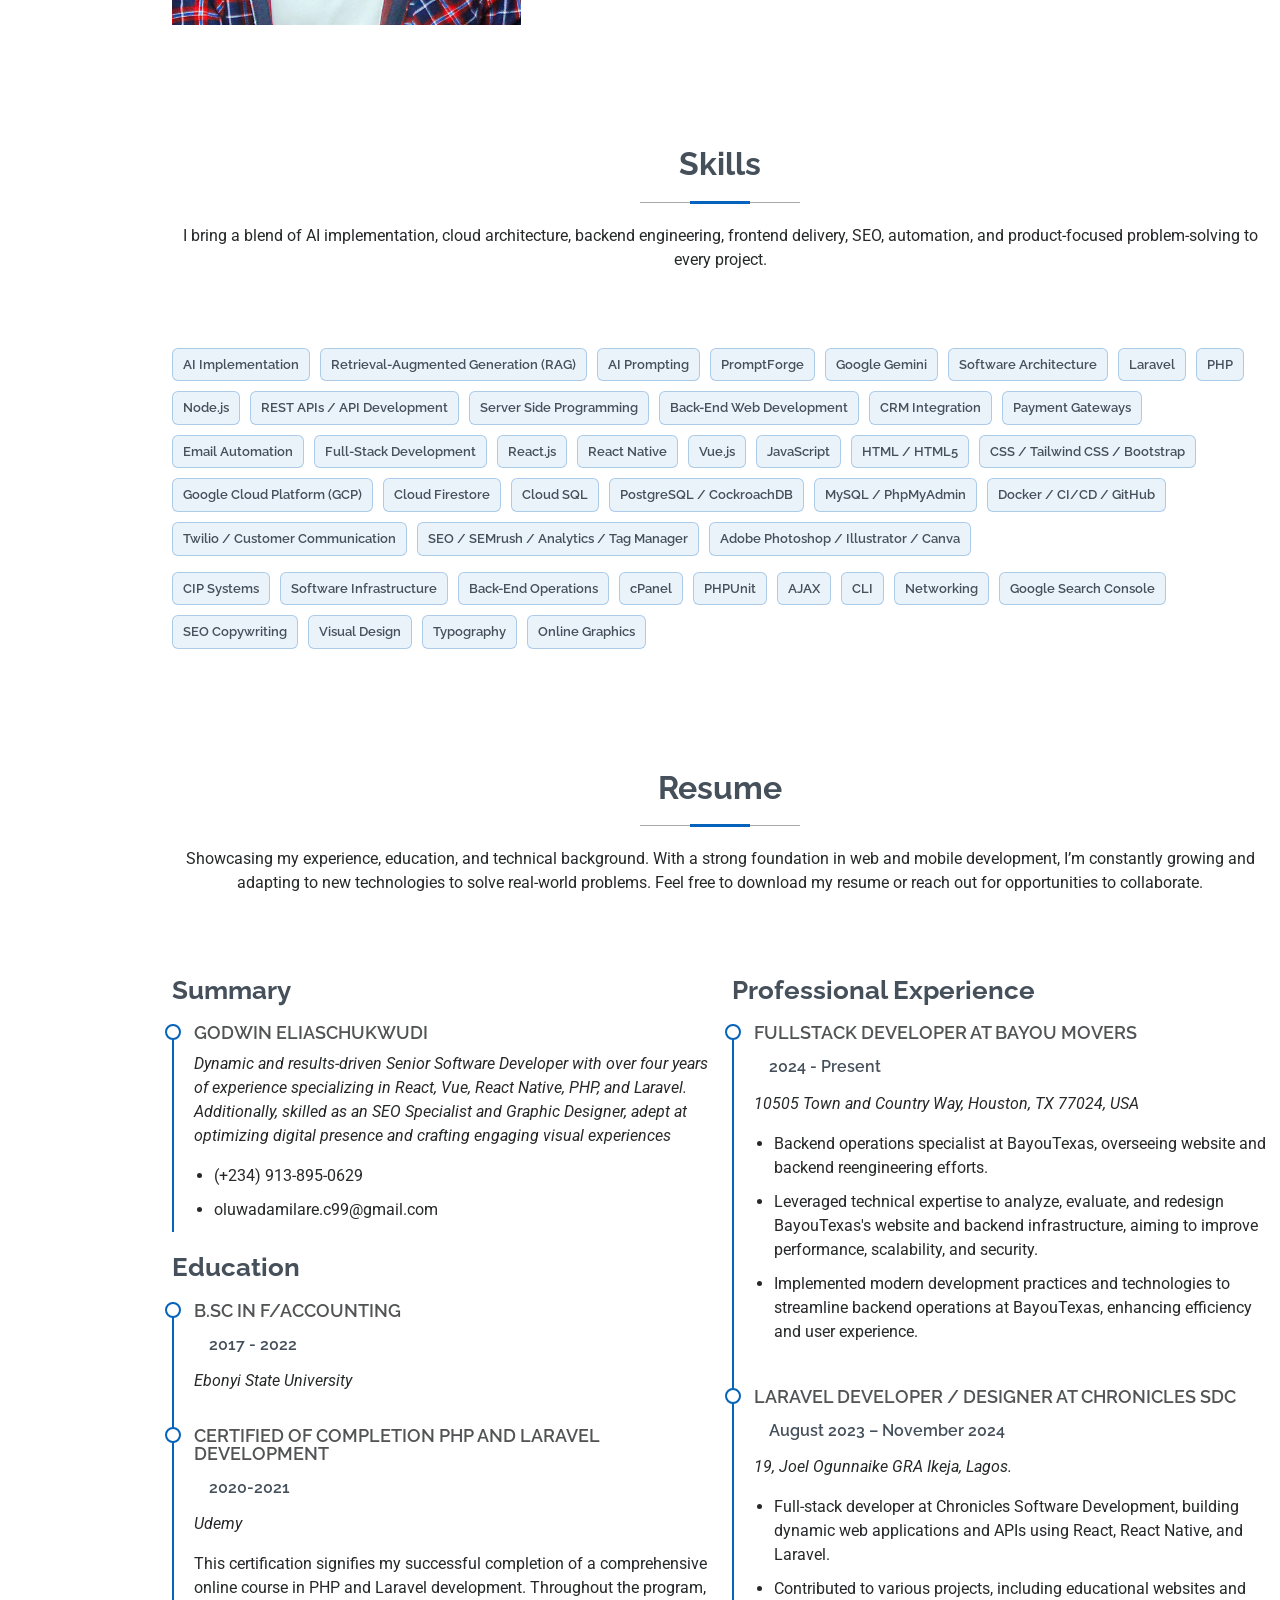
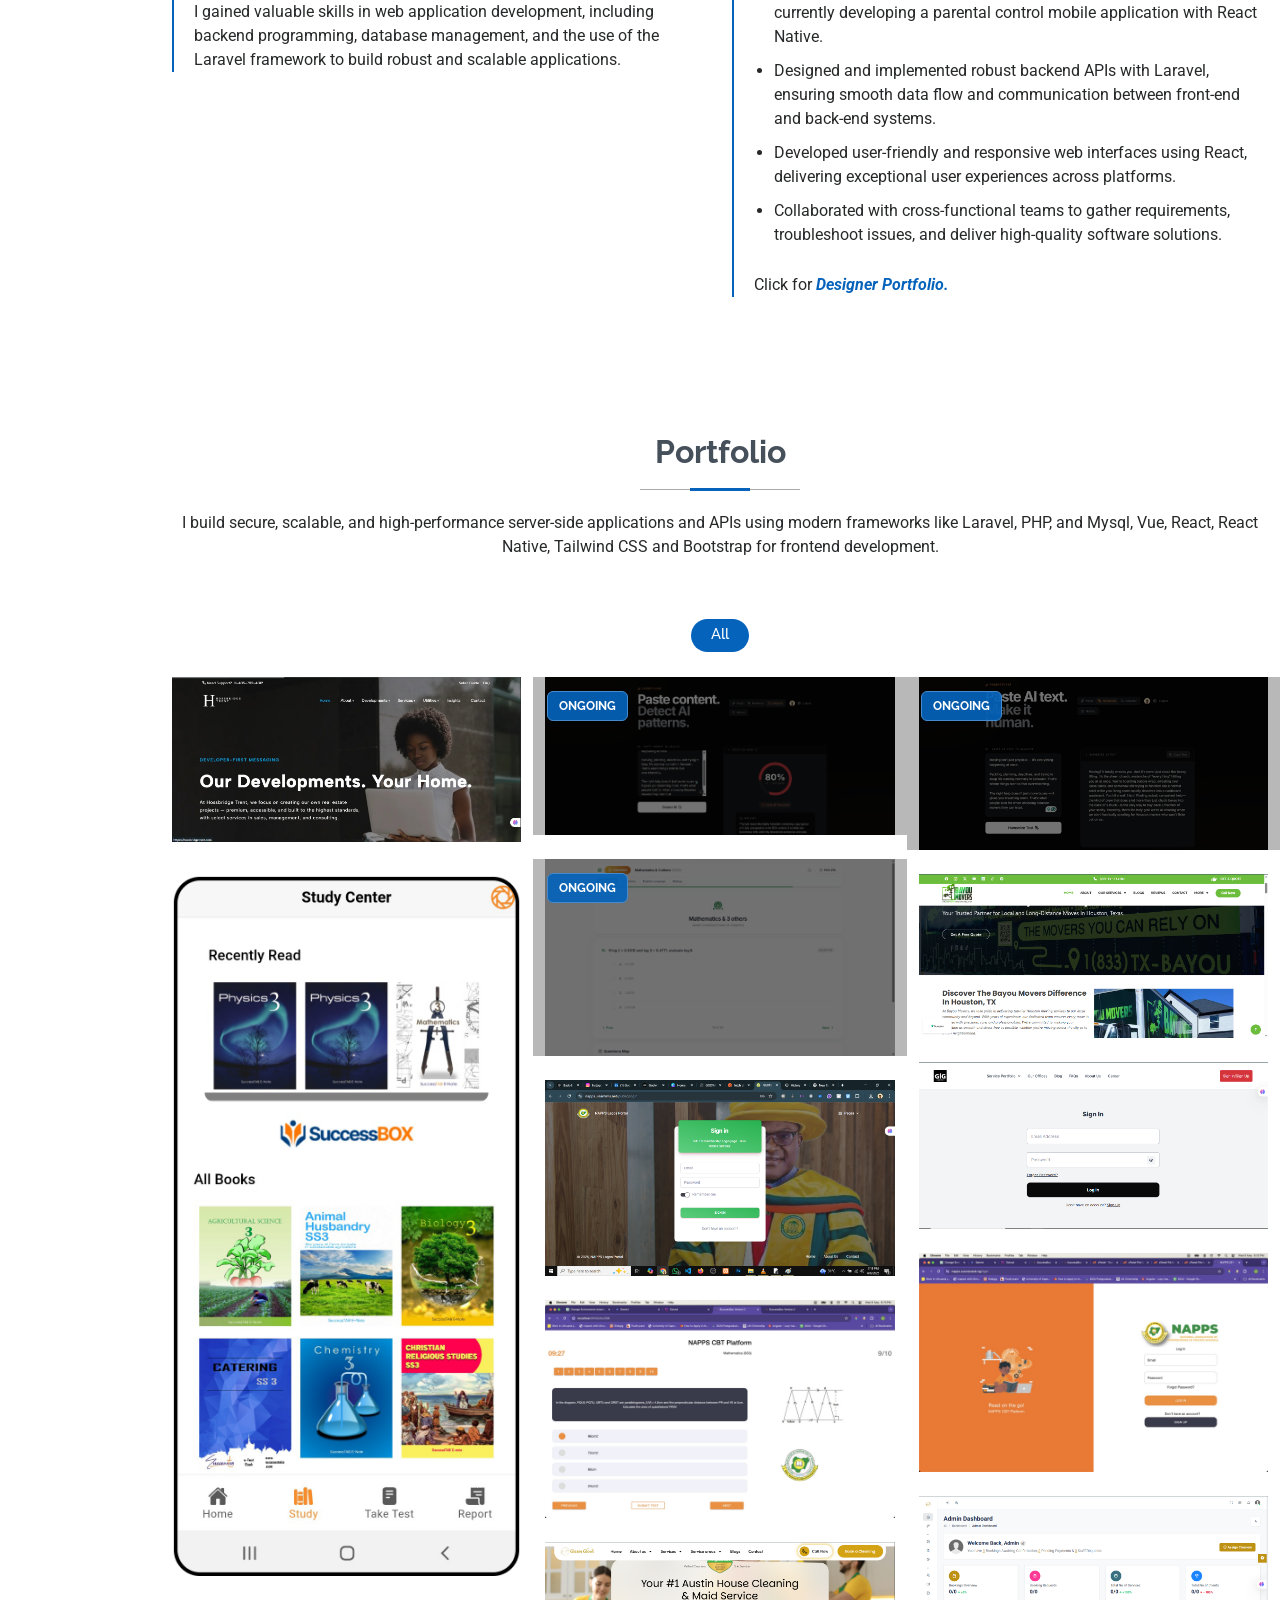
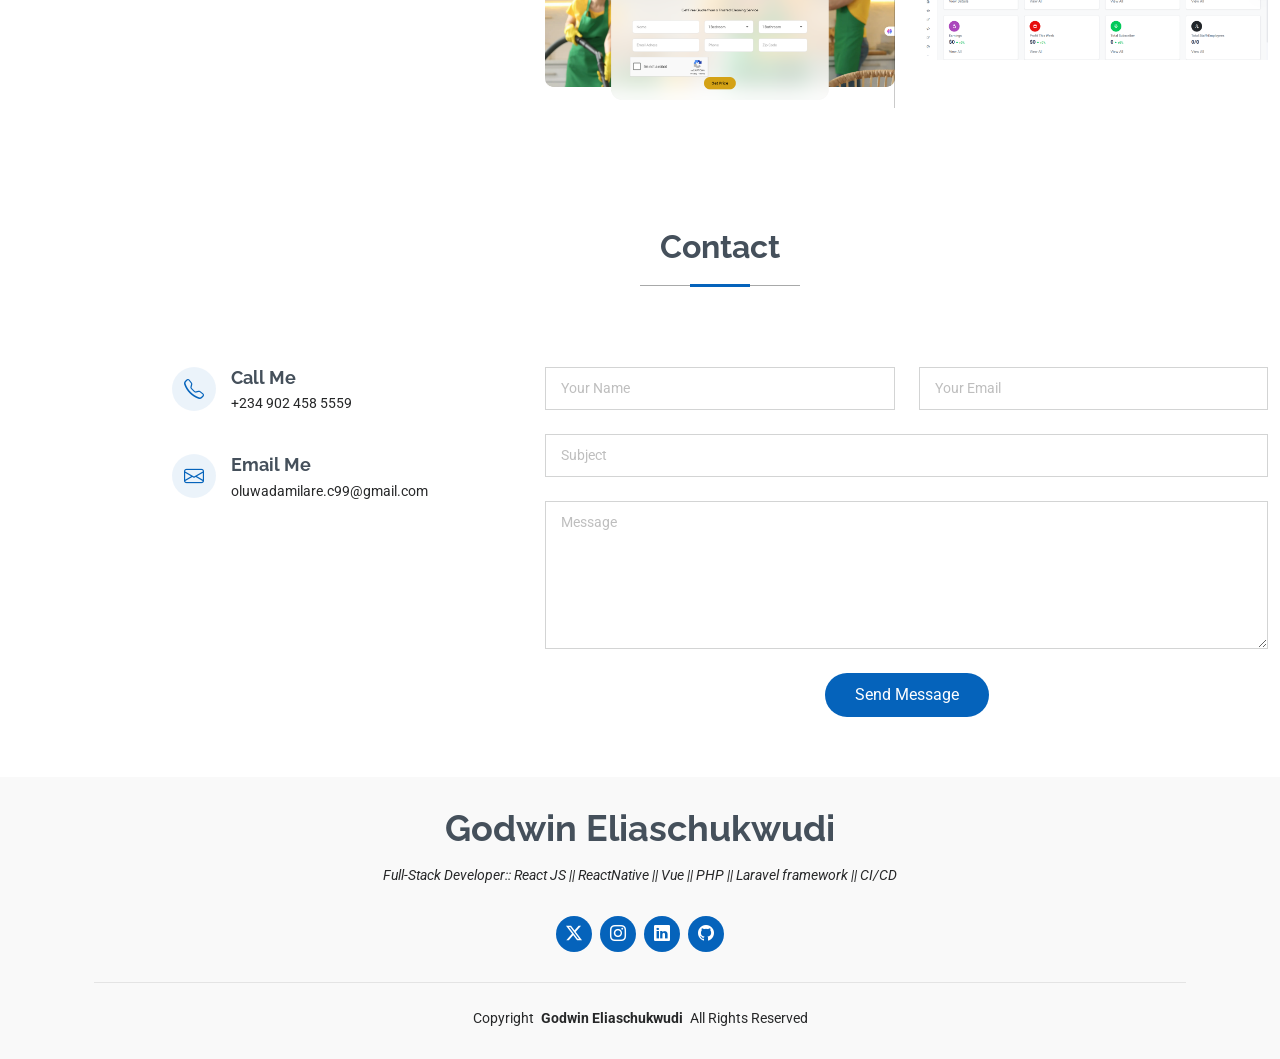
==== commit 3cd839a1: "commit" ====
--- a/index.html
+++ b/index.html
@@ -357,16 +357,7 @@
                 <a href="assets/img/portfolio/promptforge-humanizer-output.png" title="PromptForge Humanizer - Ongoing" data-gallery="portfolio-gallery-ongoing" class="glightbox preview-link"><i class="bi bi-zoom-in"></i></a>
               </div>
             </div><!-- End Portfolio Item -->
-
-            <div class="col-lg-4 col-md-6 portfolio-item portfolio-item-ongoing isotope-item filter-app">
-              <img src="assets/img/portfolio/promptforge-humanizer-loading.png" class="img-fluid" alt="PromptForge humanizer loading screen">
-              <span class="portfolio-status">Ongoing</span>
-              <div class="portfolio-info">
-                <h4>PromptForge Humanizer Flow</h4>
-                <p>Processing experience for the text humanizer feature.</p>
-                <a href="assets/img/portfolio/promptforge-humanizer-loading.png" title="PromptForge Humanizer Flow - Ongoing" data-gallery="portfolio-gallery-ongoing" class="glightbox preview-link"><i class="bi bi-zoom-in"></i></a>
-              </div>
-            </div><!-- End Portfolio Item -->
+           
 
             <div class="col-lg-4 col-md-6 portfolio-item portfolio-item-ongoing isotope-item filter-product">
               <img src="assets/img/portfolio/successbox-exam-ongoing.jpeg" class="img-fluid" alt="EduPrep exam page in progress">
@@ -378,15 +369,7 @@
               </div>
             </div><!-- End Portfolio Item -->
 
-            <div class="col-lg-4 col-md-6 portfolio-item isotope-item filter-app">
-              <img src="assets/img/portfolio/sb1 (1).png" class="img-fluid" alt="">
-              <div class="portfolio-info">
-                <h4>Success Box v2.0</h4>
-                <p>An Educational App for Students and Pupils</p>
-                <a href="assets/img/portfolio/sb1 (1).png" title="Success Box V2.0" data-gallery="portfolio-gallery-app" class="glightbox preview-link"><i class="bi bi-zoom-in"></i></a>
-                <a href="https://play.google.com/store/apps/details?id=sbox.chronicles.v2&hl=en" title="More Details" class="details-link"><i class="bi bi-link-45deg"></i></a>
-              </div>
-            </div>
+          
 
             <div class="col-lg-4 col-md-6 portfolio-item isotope-item filter-product">
               <img src="assets/img/portfolio/sb2 (1).png" class="img-fluid" alt="">
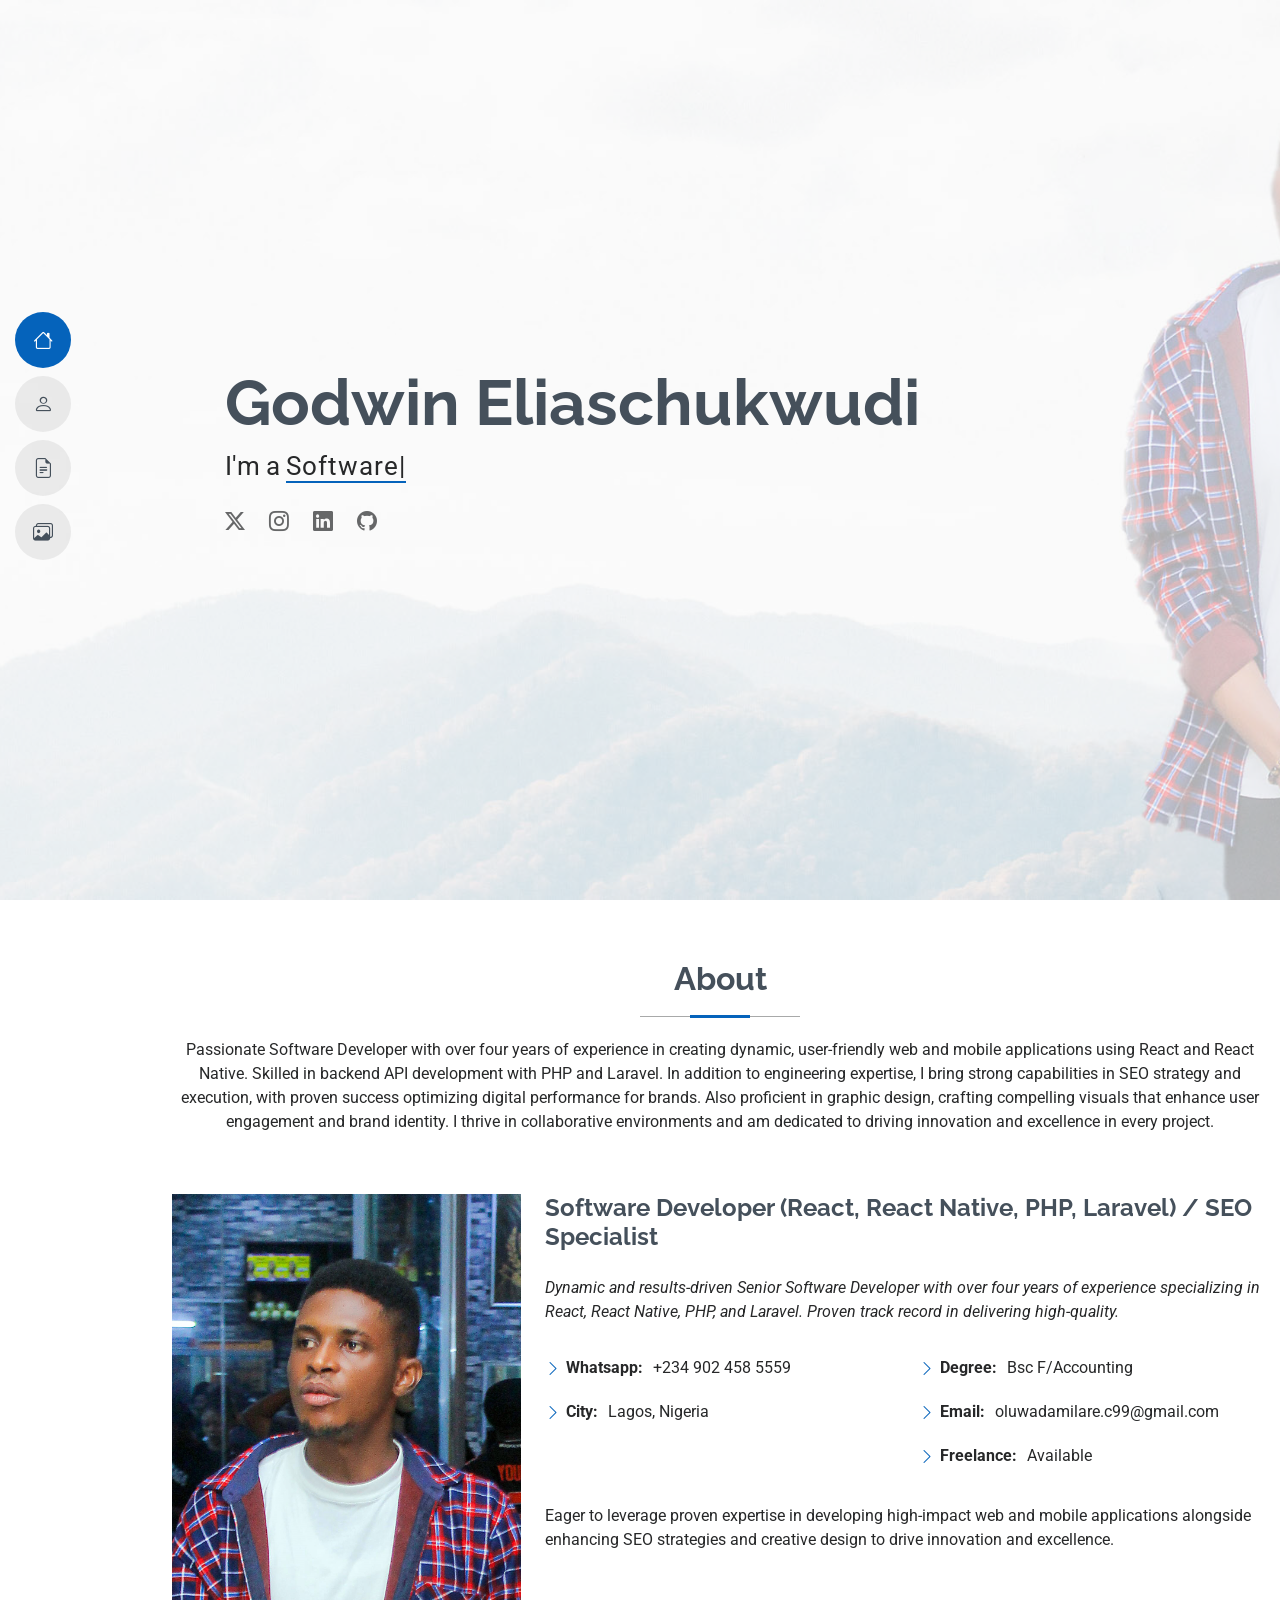
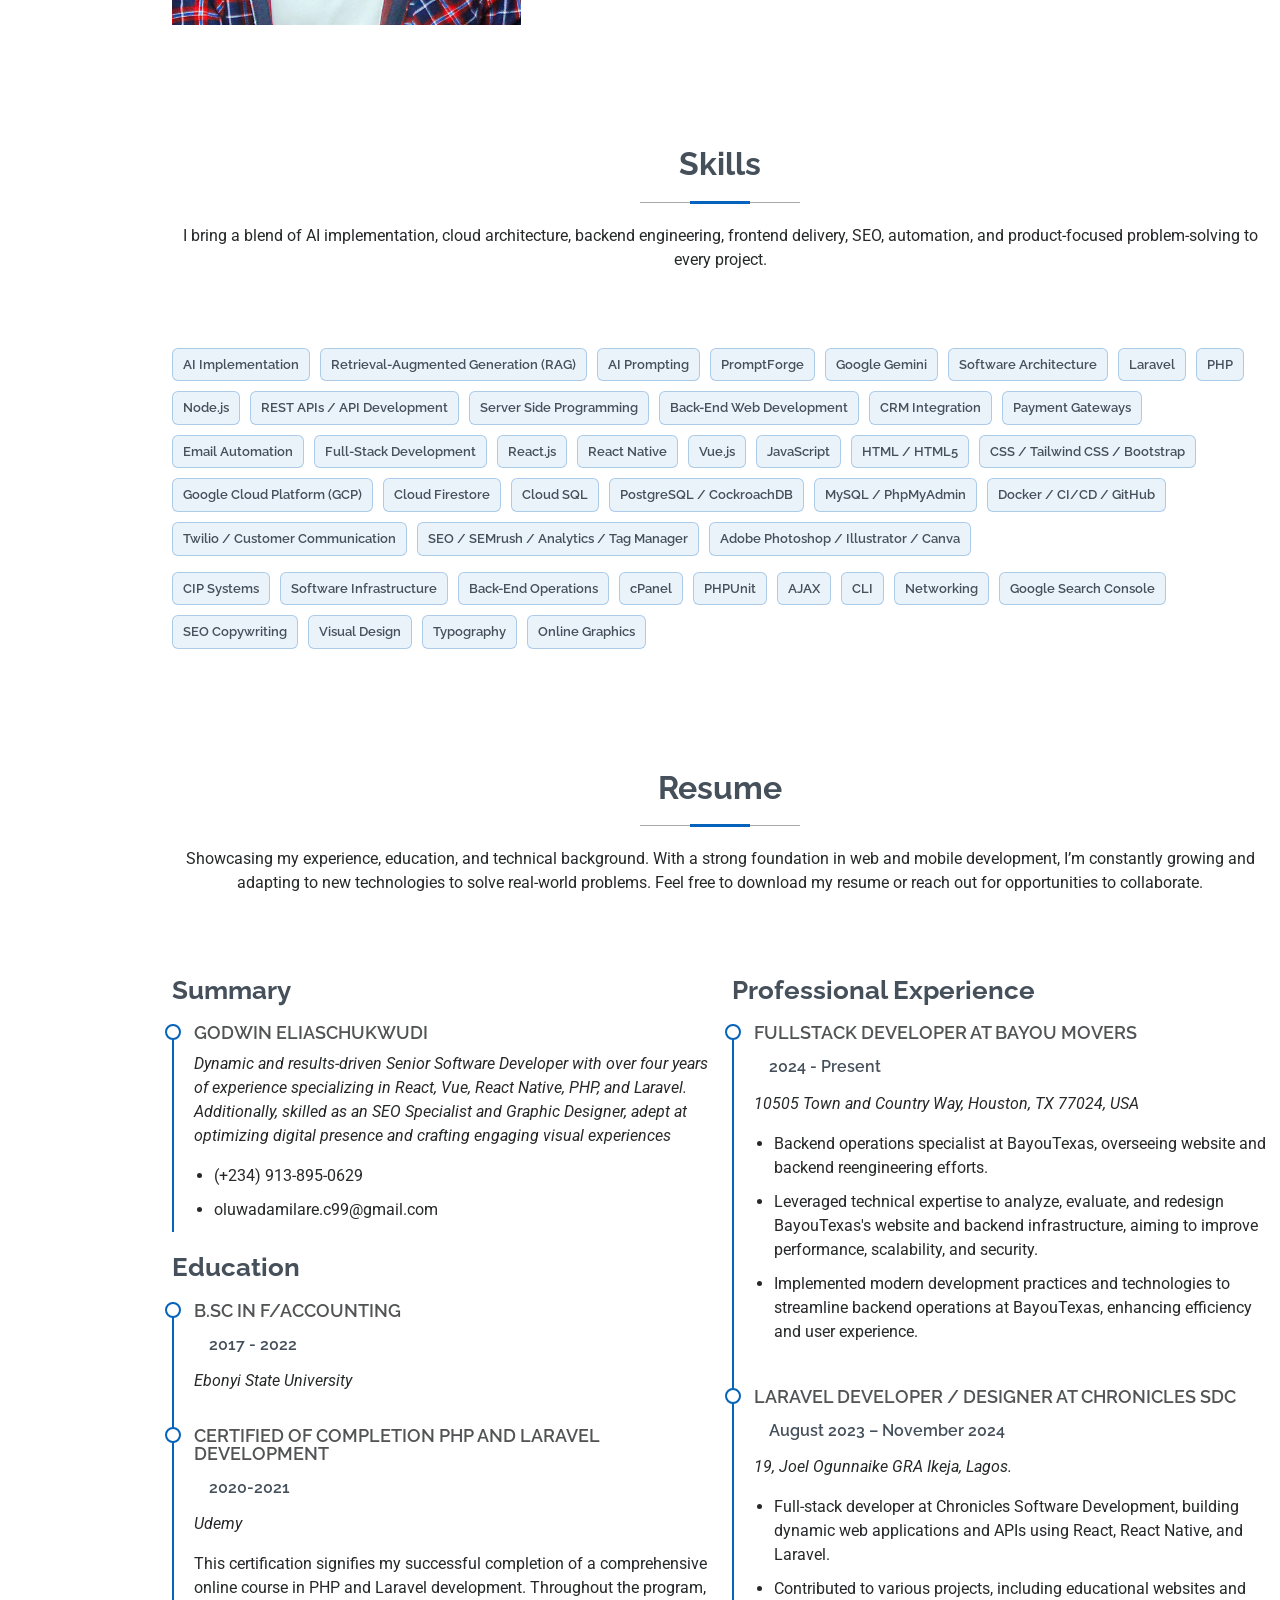
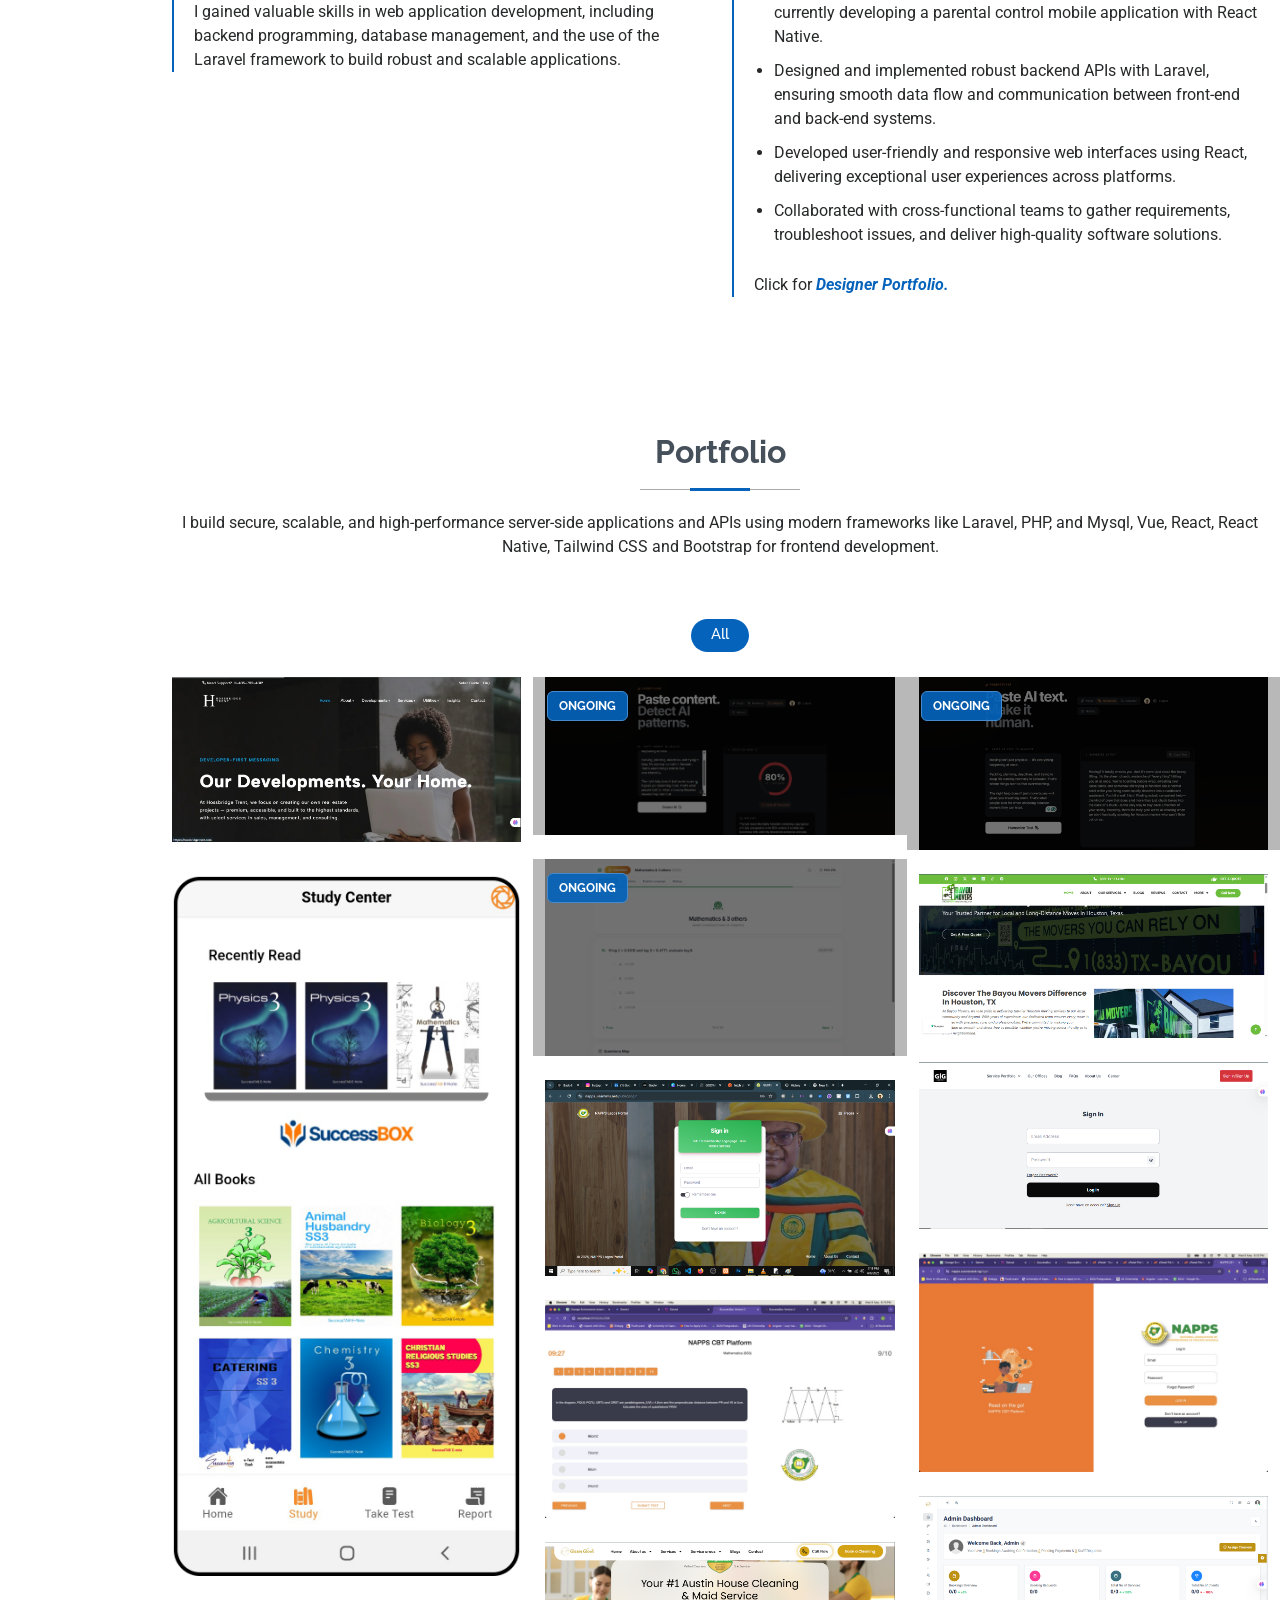
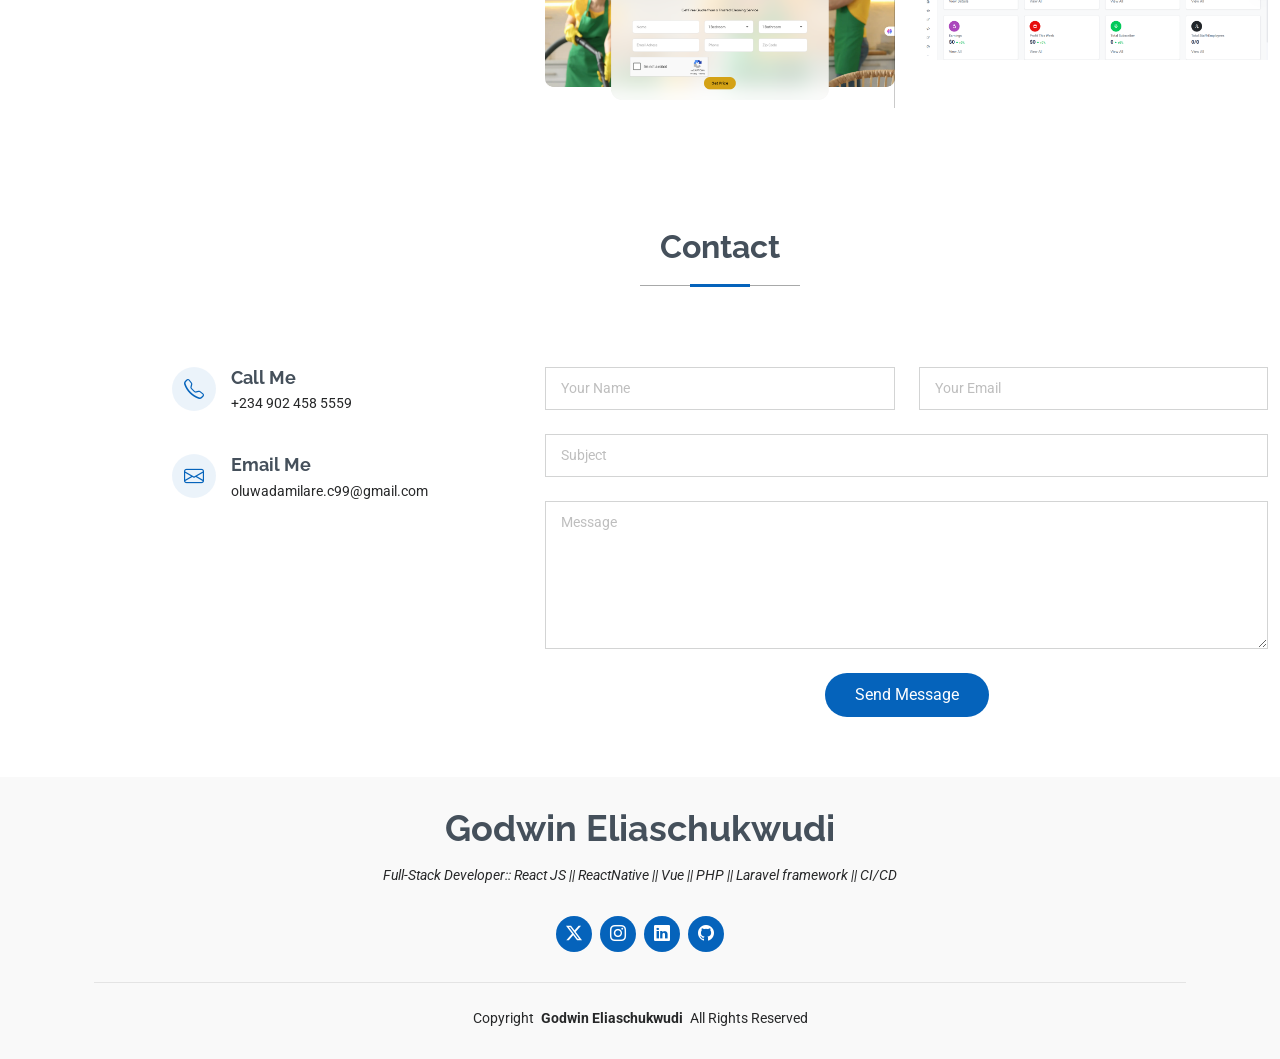
==== commit af84e3ce: "commit" ====
--- a/index.html
+++ b/index.html
@@ -397,7 +397,7 @@
                 <h4>GIG Web and App User Interface</h4>
                 <p>Html5, Bootstrap, CSS, JS</p>
                 <a href="assets/img/portfolio/giglog.png" title="App 2" data-gallery="portfolio-gallery-app" class="glightbox preview-link"><i class="bi bi-zoom-in"></i></a>
-                <a href="https://giglogistics.com/sign-in" title="More Details" class="details-link"><i class="bi bi-link-45deg"></i></a>
+                <a href="https://giglogistics.com/" title="More Details" class="details-link"><i class="bi bi-link-45deg"></i></a>
               </div>
             </div>
 
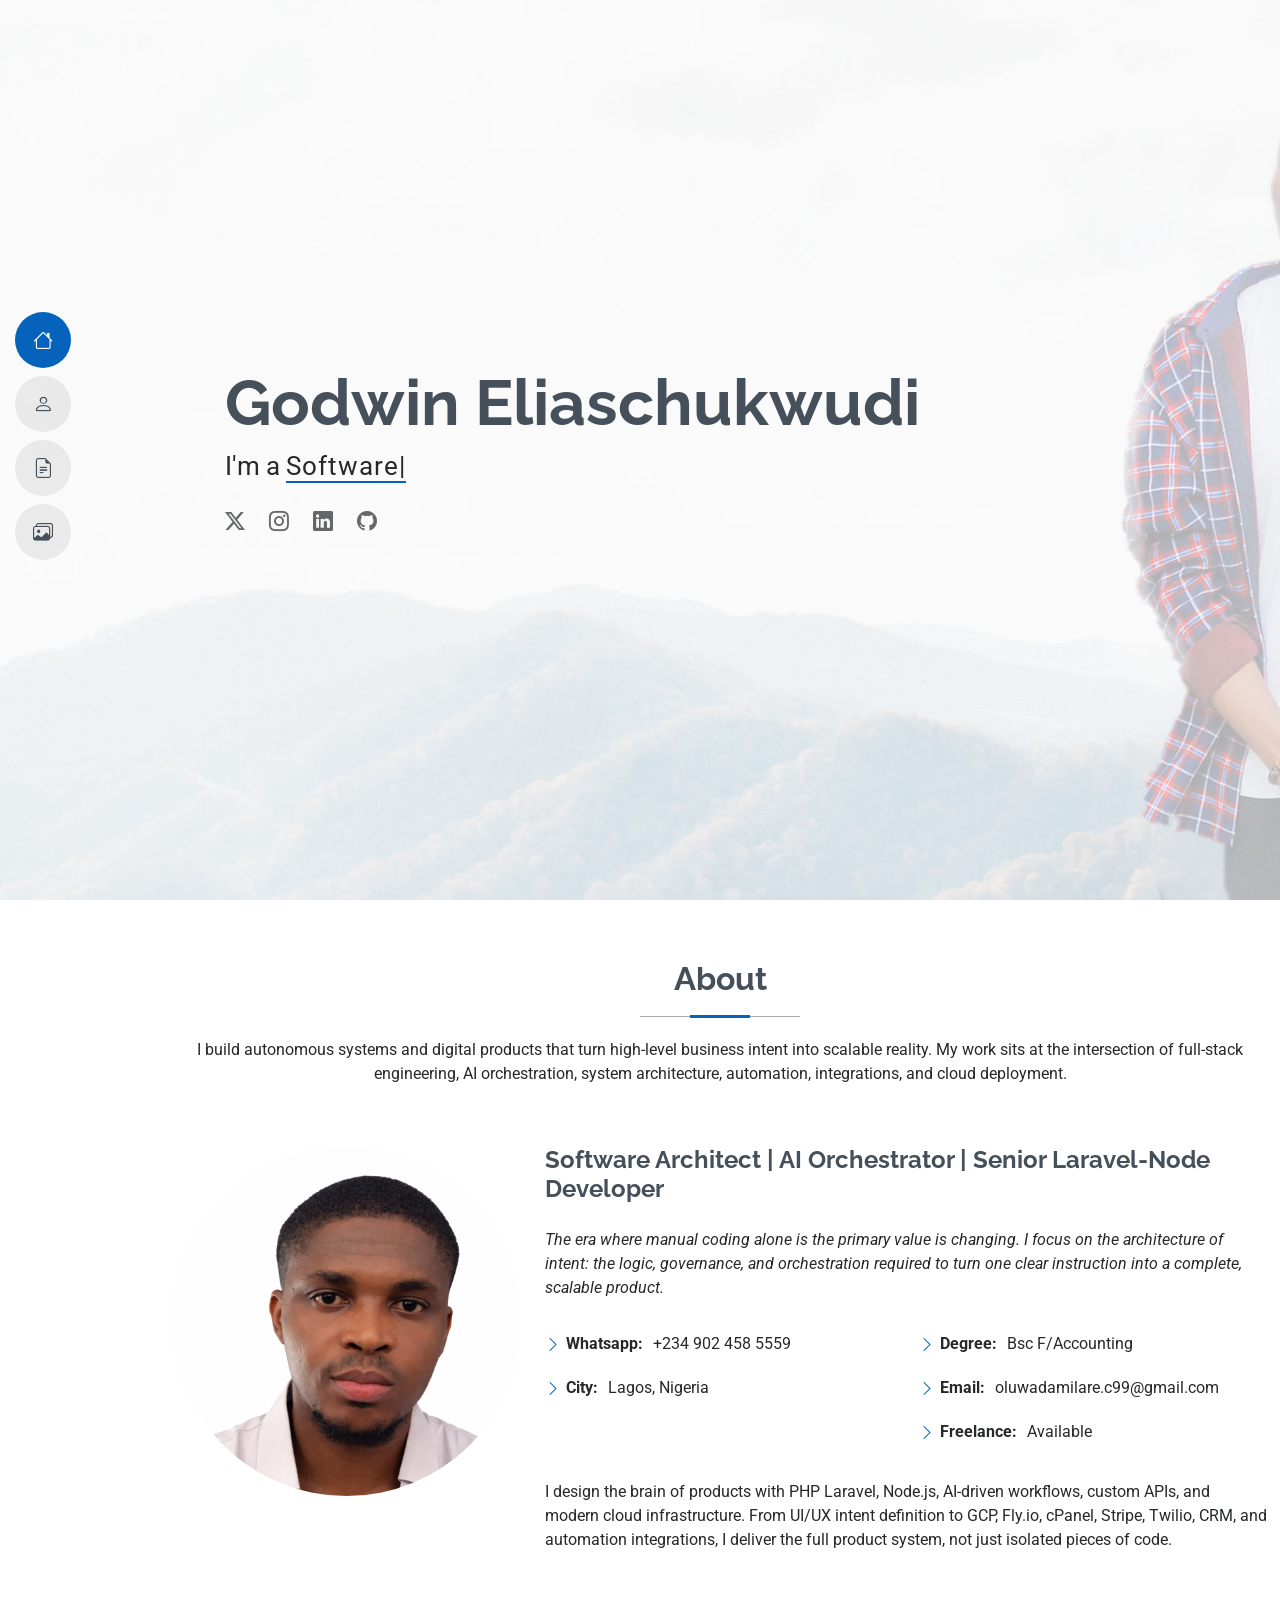
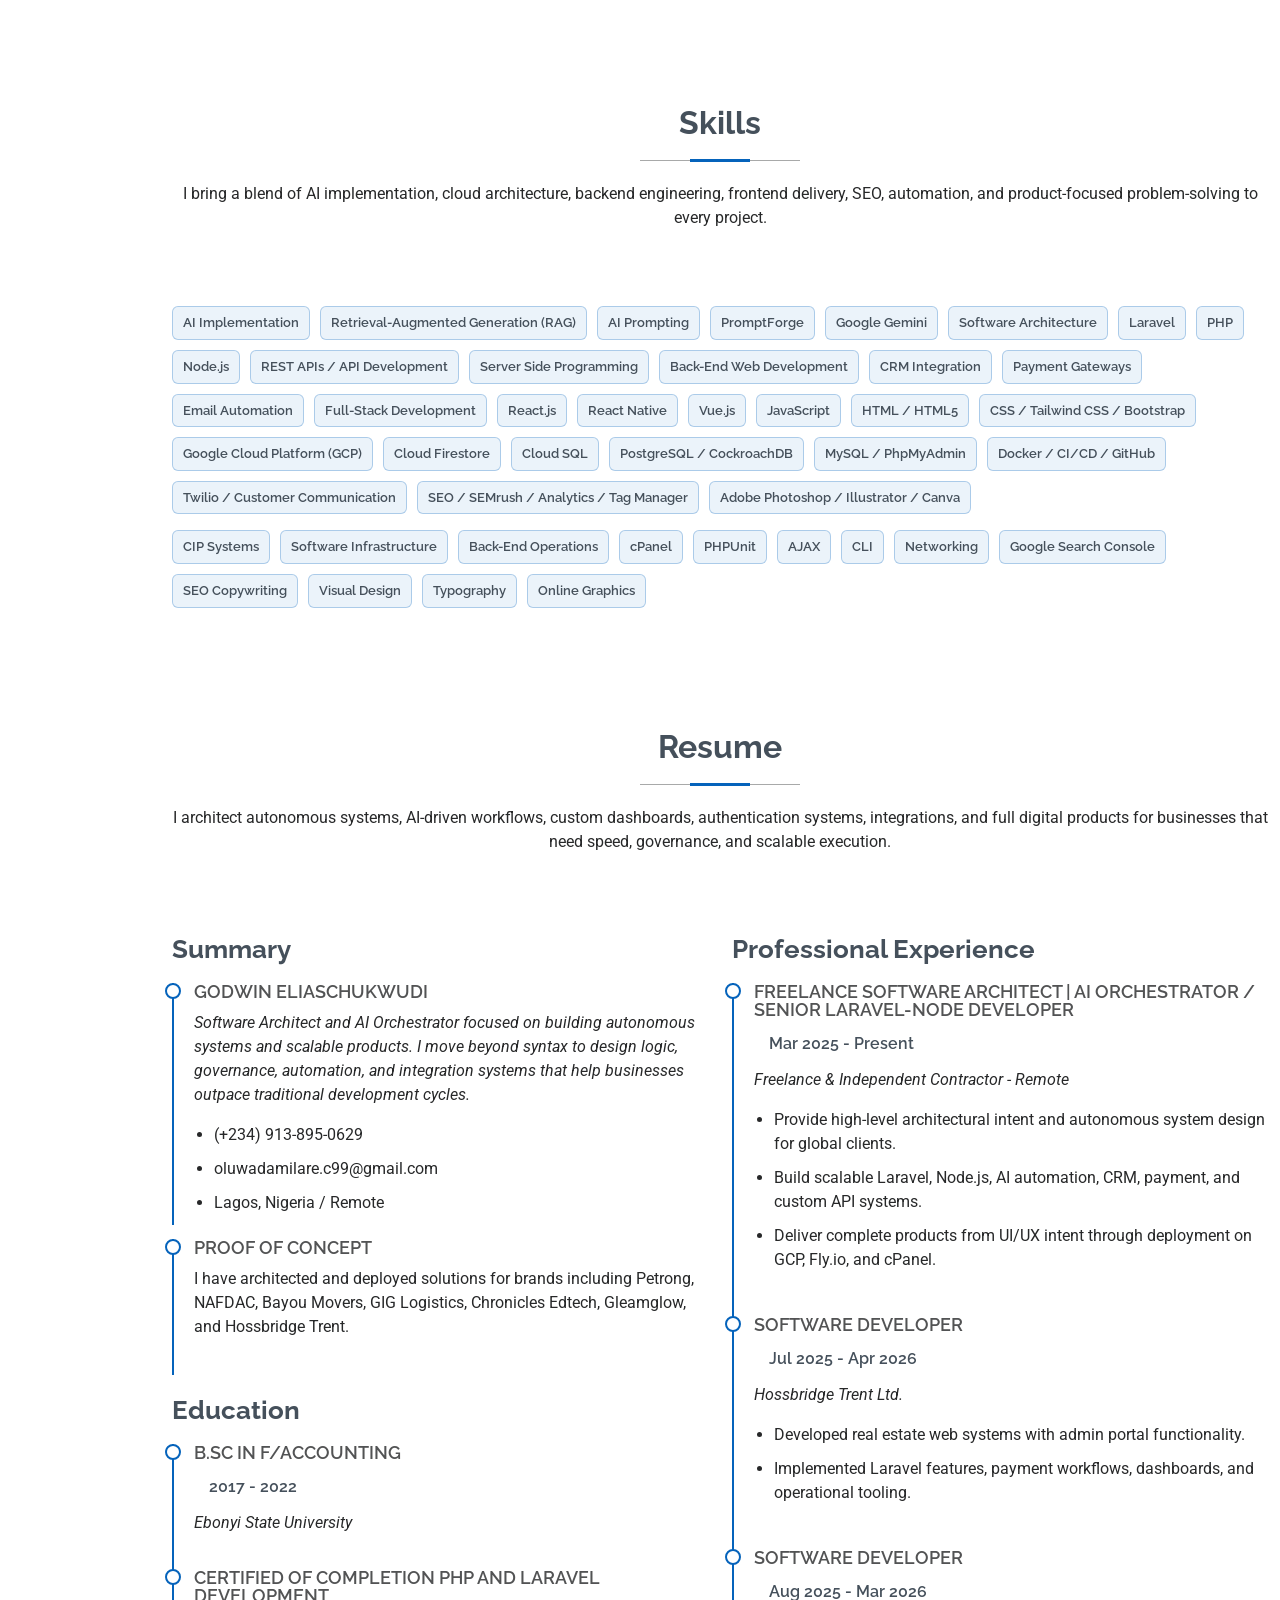
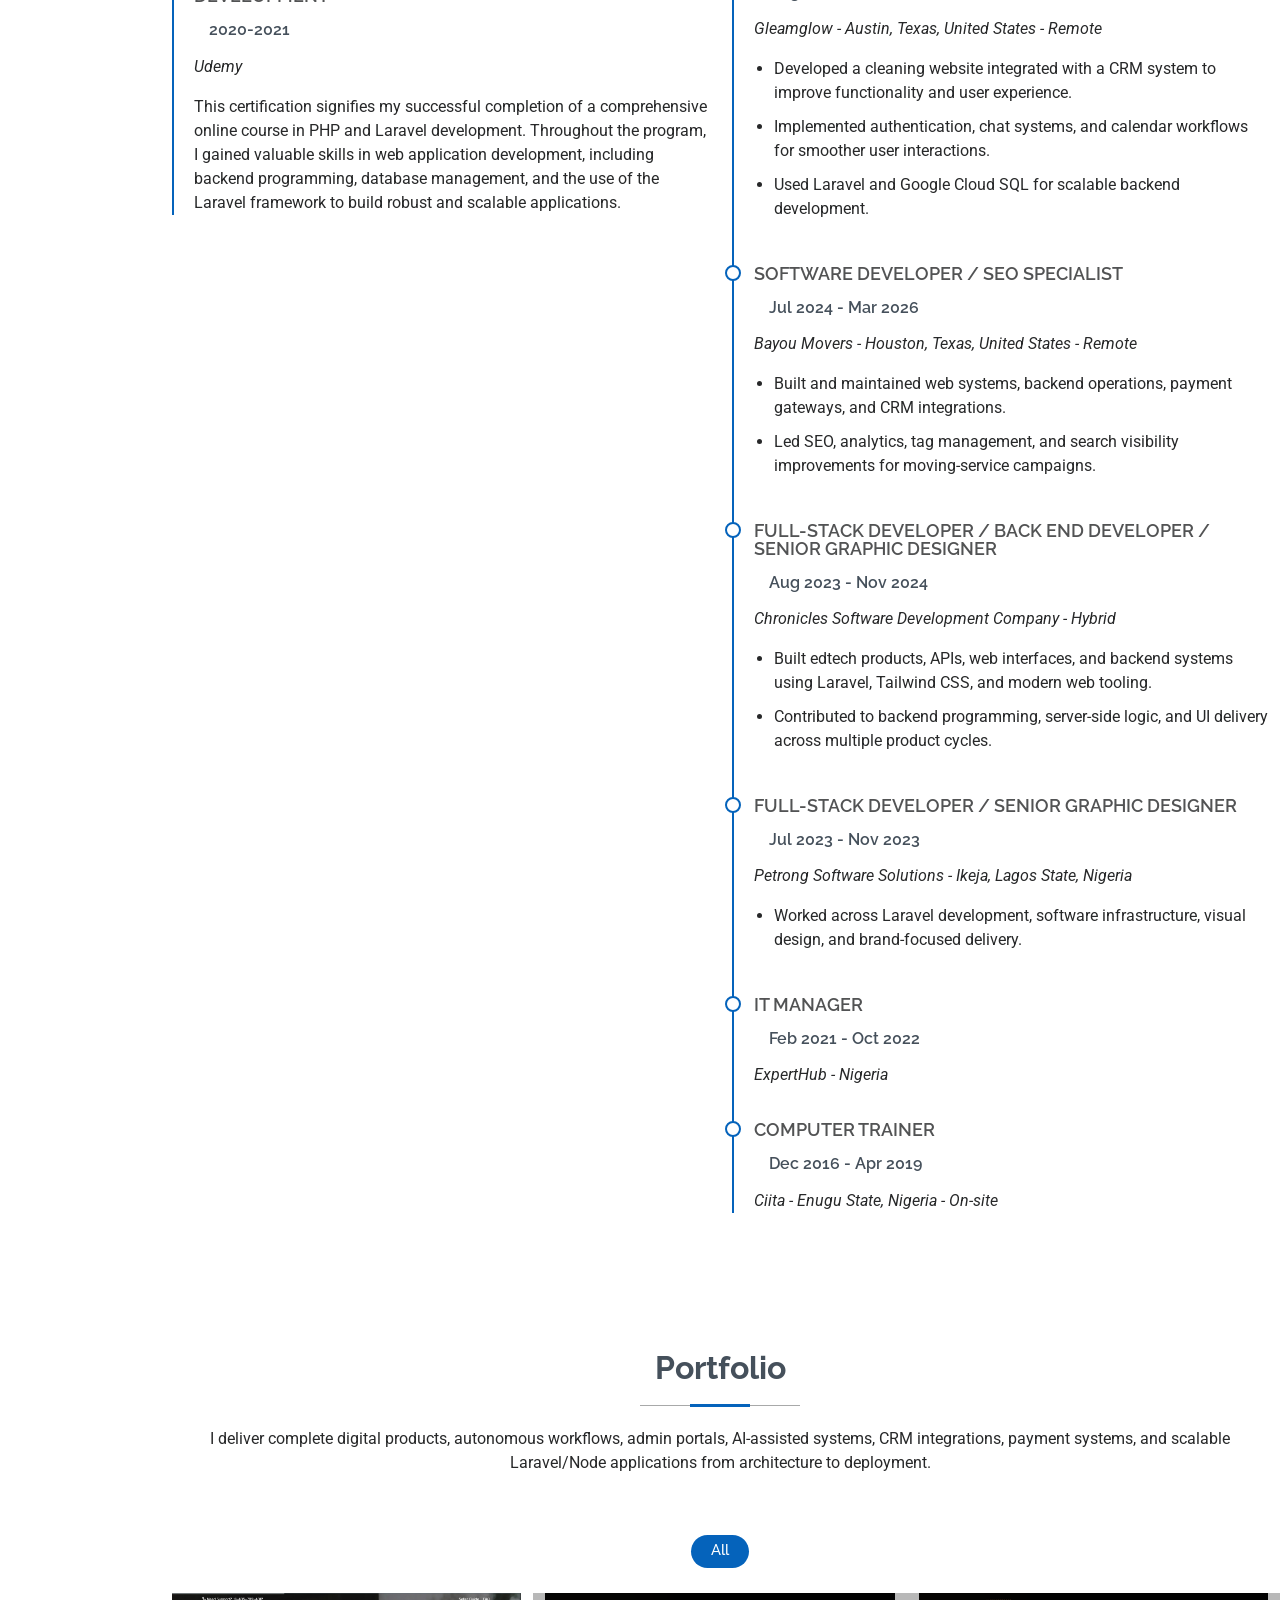
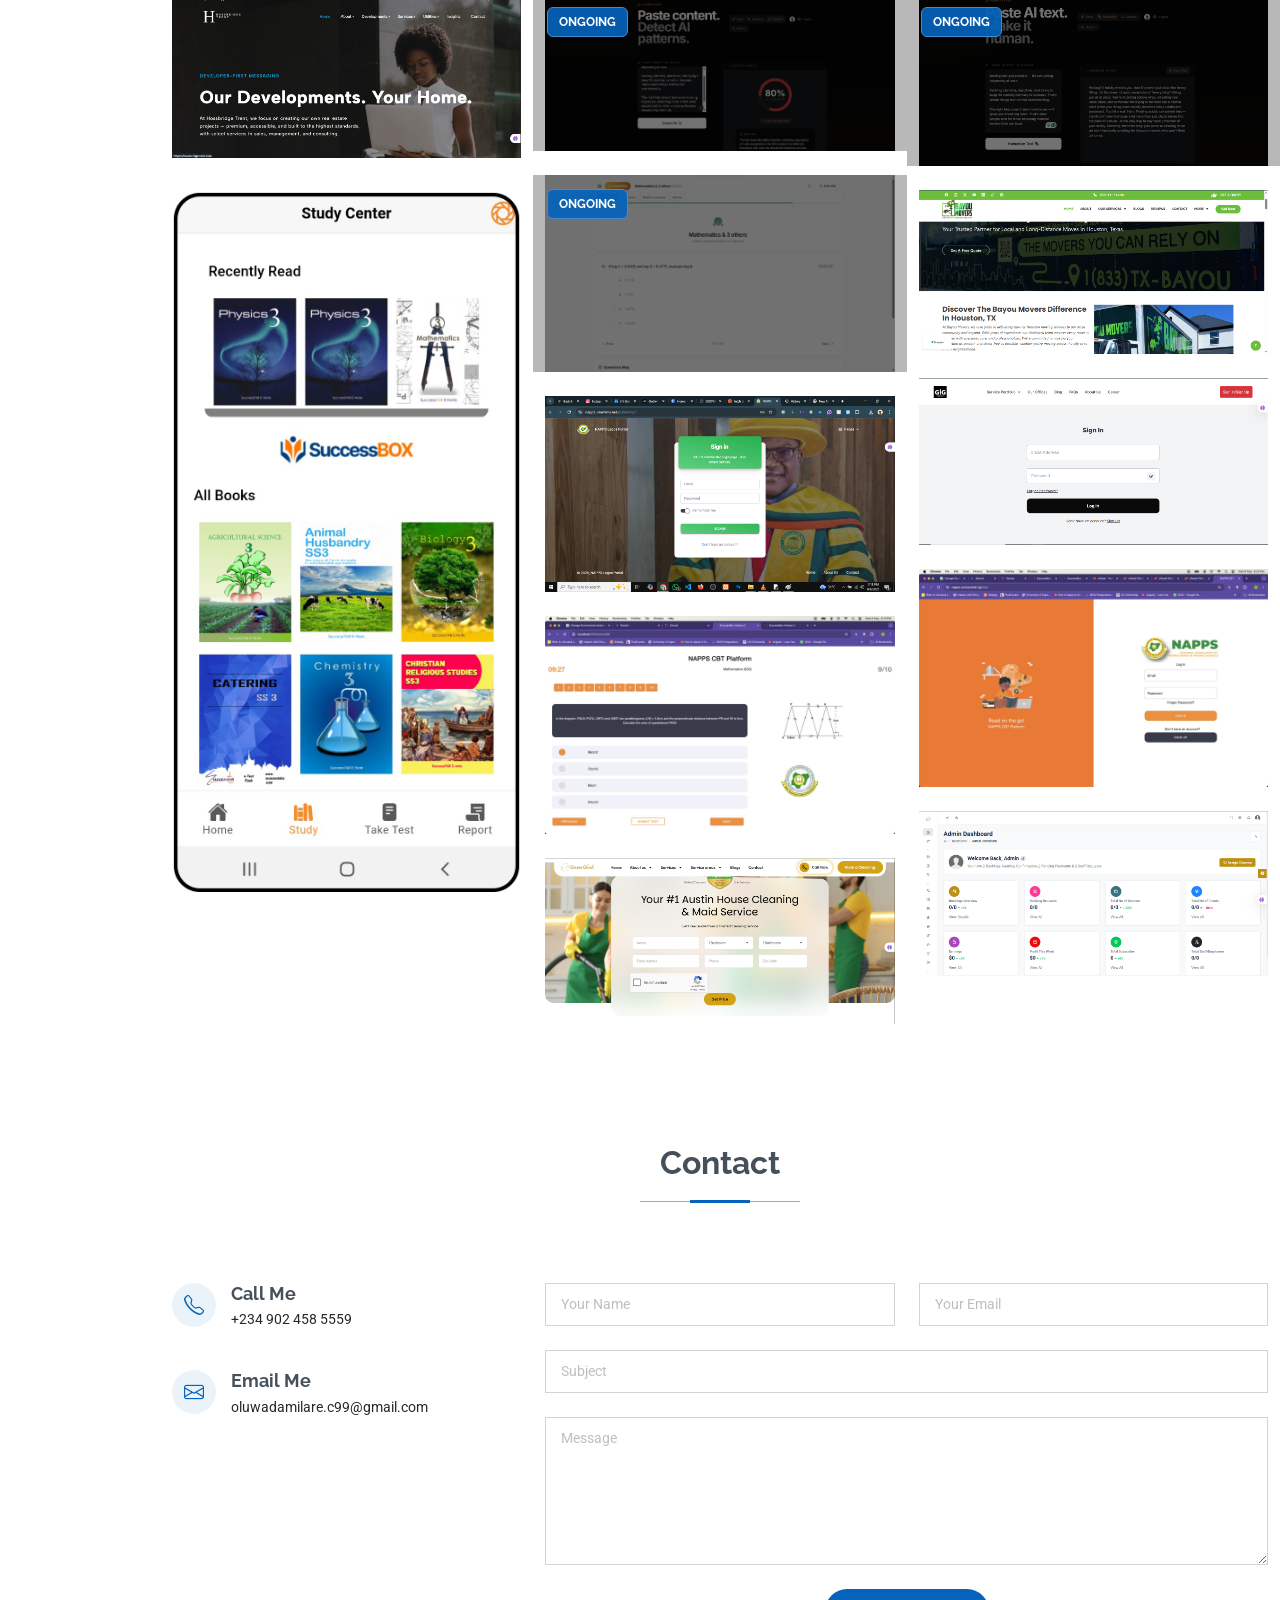
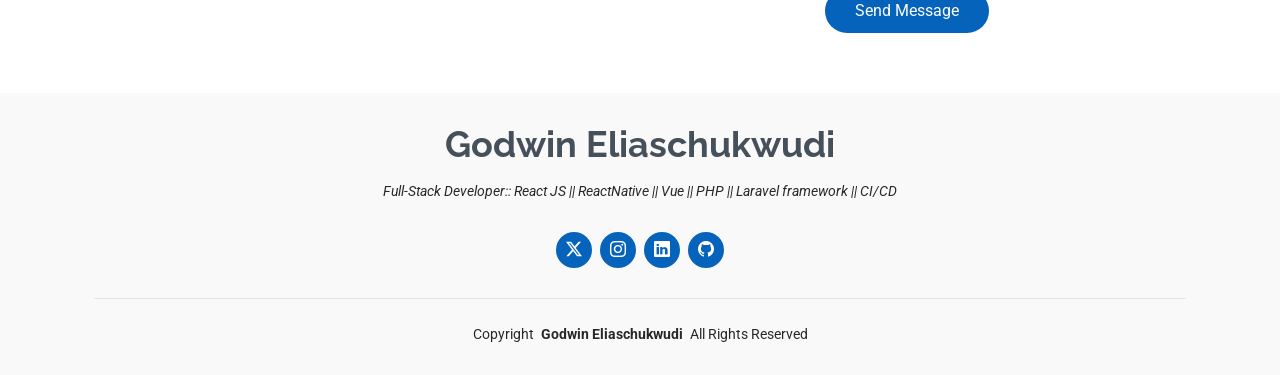
==== commit 7b552043: "commit" ====
--- a/index.html
+++ b/index.html
@@ -54,7 +54,7 @@
         <div class="row justify-content-center">
           <div class="col-lg-9">
             <h2>Godwin Eliaschukwudi</h2>
-            <p>I'm  a <span class="typed" data-typed-items="Software Developer, SEO Specialist, Designer, React Developer, React Native Developer, Laravel Developer">Laravel Developer</span><span class="typed-cursor typed-cursor--blink" aria-hidden="true"></span></p>
+            <p>I'm a <span class="typed" data-typed-items="Software Architect, AI Orchestrator, Senior Laravel Developer, Node Developer, Full-Stack Developer, Automation Specialist">Laravel Developer</span><span class="typed-cursor typed-cursor--blink" aria-hidden="true"></span></p>
             <div class="social-links">
               <a href="https://x.com/Oluwadamil72390"><i class="bi bi-twitter-x"></i></a>
               <a href="https://www.instagram.com/eliasc.dev/"><i class="bi bi-instagram"></i></a>
@@ -74,26 +74,7 @@
       <div class="container section-title" data-aos="fade-up">
         <h2>About</h2>
         <p>
-          Passionate Software Developer
-          with over four years of experience
-          in creating dynamic, user-friendly
-          web and mobile applications using
-          React and React Native. Skilled in
-          backend API development with
-          PHP and Laravel. In addition to
-          engineering expertise, I bring
-          strong capabilities in SEO strategy
-          and execution, with proven
-          success optimizing digital
-          performance for brands.
-          Also proficient in graphic design,
-          crafting compelling visuals that
-          enhance user engagement and
-          brand identity. I thrive in
-          collaborative environments and
-          am dedicated to driving
-          innovation and excellence in
-          every project.
+          I build autonomous systems and digital products that turn high-level business intent into scalable reality. My work sits at the intersection of full-stack engineering, AI orchestration, system architecture, automation, integrations, and cloud deployment.
         </p>
       </div><!-- End Section Title -->
 
@@ -101,14 +82,12 @@
 
         <div class="row gy-4 justify-content-center">
           <div class="col-lg-4">
-            <img src="assets/img/headshot.jpg" class="img-fluid" alt="">
+            <img src="assets/img/headshot-new.png" class="img-fluid about-headshot" alt="Godwin Eliaschukwudi headshot">
           </div>
           <div class="col-lg-8 content">
-            <h2>Software Developer (React, React Native, PHP, Laravel) / SEO Specialist</h2>
+            <h2>Software Architect | AI Orchestrator | Senior Laravel-Node Developer</h2>
             <p class="fst-italic py-3">
-              Dynamic and results-driven Senior Software Developer with over
-four years of experience specializing in React, React Native, PHP,
-and Laravel. Proven track record in delivering high-quality.
+              The era where manual coding alone is the primary value is changing. I focus on the architecture of intent: the logic, governance, and orchestration required to turn one clear instruction into a complete, scalable product.
             </p>
             <div class="row">
               <div class="col-lg-6">
@@ -128,10 +107,7 @@
               </div>
             </div>
             <p class="py-3">
-              Eager to leverage proven expertise
-in developing high-impact web and mobile applications
-alongside enhancing SEO strategies and creative design to drive
-innovation and excellence.
+              I design the brain of products with PHP Laravel, Node.js, AI-driven workflows, custom APIs, and modern cloud infrastructure. From UI/UX intent definition to GCP, Fly.io, cPanel, Stripe, Twilio, CRM, and automation integrations, I deliver the full product system, not just isolated pieces of code.
             </p>
           </div>
         </div>
@@ -212,7 +188,7 @@
       <!-- Section Title -->
       <div class="container section-title" data-aos="fade-up">
         <h2>Resume</h2>
-        <p>Showcasing my experience, education, and technical background. With a strong foundation in web and mobile development, I’m constantly growing and adapting to new technologies to solve real-world problems. Feel free to download my resume or reach out for opportunities to collaborate.</p>
+        <p>I architect autonomous systems, AI-driven workflows, custom dashboards, authentication systems, integrations, and full digital products for businesses that need speed, governance, and scalable execution.</p>
       </div><!-- End Section Title -->
 
       <div class="container">
@@ -224,16 +200,18 @@
 
             <div class="resume-item pb-0">
               <h4>Godwin Eliaschukwudi</h4>
-              <p><em>Dynamic and results-driven Senior Software Developer with over
-                four years of experience specializing in React, Vue, React Native, PHP,
-                and Laravel. Additionally, skilled as an SEO Specialist and Graphic
-                Designer, adept at optimizing digital presence and crafting
-                engaging visual experiences</em></p>
+              <p><em>Software Architect and AI Orchestrator focused on building autonomous systems and scalable products. I move beyond syntax to design logic, governance, automation, and integration systems that help businesses outpace traditional development cycles.</em></p>
 
               <ul>
                 <li>(+234) 913-895-0629</li>
                 <li>oluwadamilare.c99@gmail.com</li>
+                <li>Lagos, Nigeria / Remote</li>
               </ul>
+            </div><!-- Edn Resume Item -->
+
+            <div class="resume-item">
+              <h4>Proof of Concept</h4>
+              <p>I have architected and deployed solutions for brands including Petrong, NAFDAC, Bayou Movers, GIG Logistics, Chronicles Edtech, Gleamglow, and Hossbridge Trent.</p>
             </div><!-- Edn Resume Item -->
 
             <h3 class="resume-title">Education</h3>
@@ -255,47 +233,76 @@
           <div class="col-lg-6" data-aos="fade-up" data-aos-delay="200">
             <h3 class="resume-title">Professional Experience</h3>
             <div class="resume-item">
-              <h4>Fullstack Developer At Bayou Movers</h4>
-              <h5>2024 - Present</h5>
-              <p><em>
-                10505 Town and Country Way,                
-                Houston, TX 77024, USA</em></p>
+              <h4>Freelance Software Architect | AI Orchestrator / Senior Laravel-Node Developer</h4>
+              <h5>Mar 2025 - Present</h5>
+              <p><em>Freelance & Independent Contractor - Remote</em></p>
               <ul>
-                <li>Backend operations specialist at BayouTexas, overseeing
-                  website and backend reengineering efforts.</li>
-                <li>Leveraged technical expertise to analyze, evaluate, and
-                  redesign BayouTexas's website and backend infrastructure,
-                  aiming to improve performance, scalability, and security.</li>
-                <li>Implemented modern development practices and
-                  technologies to streamline backend operations at
-                  BayouTexas, enhancing efficiency and user experience.</li>
-                <!-- <li>Oversee the efficient use of production project budgets ranging from $2,000 - $25,000</li> -->
+                <li>Provide high-level architectural intent and autonomous system design for global clients.</li>
+                <li>Build scalable Laravel, Node.js, AI automation, CRM, payment, and custom API systems.</li>
+                <li>Deliver complete products from UI/UX intent through deployment on GCP, Fly.io, and cPanel.</li>
               </ul>
             </div><!-- Edn Resume Item -->
 
             <div class="resume-item">
-              <h4>Laravel Developer / Designer At Chronicles SDC</h4>
-              <h5>August 2023 – November 2024</h5>
-              <p><em>19, Joel Ogunnaike GRA Ikeja, Lagos.</em></p>
+              <h4>Software Developer</h4>
+              <h5>Jul 2025 - Apr 2026</h5>
+              <p><em>Hossbridge Trent Ltd.</em></p>
               <ul>
-                <li>Full-stack developer at Chronicles Software Development,
-                  building dynamic web applications and APIs using React,
-                  React Native, and Laravel.</li>
-                <li>Contributed to various projects, including educational
-                  websites and currently developing a parental control mobile
-                  application with React Native.</li>
-                <li>Designed and implemented robust backend APIs with
-                  Laravel, ensuring smooth data flow and communication
-                  between front-end and back-end systems.</li>
-                <li>Developed user-friendly and responsive web interfaces using
-                  React, delivering exceptional user experiences across
-                  platforms.
-                  </li>
-                  <li>Collaborated with cross-functional teams to gather requirements,
-                    troubleshoot issues, and deliver high-quality software
-                    solutions.</li>
-                  </ul>
-                  <p>Click for <a href="https://drive.google.com/drive/folders/1dvzTErE4v8QJ08HPfrgk6G1N0Z1g17AD" target="_blank" style="font-weight: 700; font-style: italic;">Designer Portfolio.</a></p>
+                <li>Developed real estate web systems with admin portal functionality.</li>
+                <li>Implemented Laravel features, payment workflows, dashboards, and operational tooling.</li>
+              </ul>
+            </div><!-- Edn Resume Item -->
+
+            <div class="resume-item">
+              <h4>Software Developer</h4>
+              <h5>Aug 2025 - Mar 2026</h5>
+              <p><em>Gleamglow - Austin, Texas, United States - Remote</em></p>
+              <ul>
+                <li>Developed a cleaning website integrated with a CRM system to improve functionality and user experience.</li>
+                <li>Implemented authentication, chat systems, and calendar workflows for smoother user interactions.</li>
+                <li>Used Laravel and Google Cloud SQL for scalable backend development.</li>
+              </ul>
+            </div><!-- Edn Resume Item -->
+
+            <div class="resume-item">
+              <h4>Software Developer / SEO Specialist</h4>
+              <h5>Jul 2024 - Mar 2026</h5>
+              <p><em>Bayou Movers - Houston, Texas, United States - Remote</em></p>
+              <ul>
+                <li>Built and maintained web systems, backend operations, payment gateways, and CRM integrations.</li>
+                <li>Led SEO, analytics, tag management, and search visibility improvements for moving-service campaigns.</li>
+              </ul>
+            </div><!-- Edn Resume Item -->
+
+            <div class="resume-item">
+              <h4>Full-stack Developer / Back End Developer / Senior Graphic Designer</h4>
+              <h5>Aug 2023 - Nov 2024</h5>
+              <p><em>Chronicles Software Development Company - Hybrid</em></p>
+              <ul>
+                <li>Built edtech products, APIs, web interfaces, and backend systems using Laravel, Tailwind CSS, and modern web tooling.</li>
+                <li>Contributed to backend programming, server-side logic, and UI delivery across multiple product cycles.</li>
+              </ul>
+            </div><!-- Edn Resume Item -->
+
+            <div class="resume-item">
+              <h4>Full-stack Developer / Senior Graphic Designer</h4>
+              <h5>Jul 2023 - Nov 2023</h5>
+              <p><em>Petrong Software Solutions - Ikeja, Lagos State, Nigeria</em></p>
+              <ul>
+                <li>Worked across Laravel development, software infrastructure, visual design, and brand-focused delivery.</li>
+              </ul>
+            </div><!-- Edn Resume Item -->
+
+            <div class="resume-item">
+              <h4>IT Manager</h4>
+              <h5>Feb 2021 - Oct 2022</h5>
+              <p><em>ExpertHub - Nigeria</em></p>
+            </div><!-- Edn Resume Item -->
+
+            <div class="resume-item">
+              <h4>Computer Trainer</h4>
+              <h5>Dec 2016 - Apr 2019</h5>
+              <p><em>Ciita - Enugu State, Nigeria - On-site</em></p>
             </div><!-- Edn Resume Item -->
 
           </div>
@@ -312,7 +319,7 @@
       <!-- Section Title -->
       <div class="container section-title" data-aos="fade-up">
         <h2>Portfolio</h2>
-        <p>I build secure, scalable, and high-performance server-side applications and APIs using modern frameworks like Laravel, PHP, and Mysql, Vue, React, React Native, Tailwind CSS and Bootstrap for frontend development.</p>
+        <p>I deliver complete digital products, autonomous workflows, admin portals, AI-assisted systems, CRM integrations, payment systems, and scalable Laravel/Node applications from architecture to deployment.</p>
       </div><!-- End Section Title -->
 
       <div class="container">
--- a/assets/css/main.css
+++ b/assets/css/main.css
@@ -721,6 +721,16 @@
   padding: 8px 10px;
 }
 
+.about .about-headshot {
+  width: min(100%, 360px);
+  aspect-ratio: 1;
+  object-fit: cover;
+  object-position: center top;
+  border-radius: 50%;
+  display: block;
+  margin: 0 auto;
+}
+
 /*--------------------------------------------------------------
 # Resume Section
 --------------------------------------------------------------*/
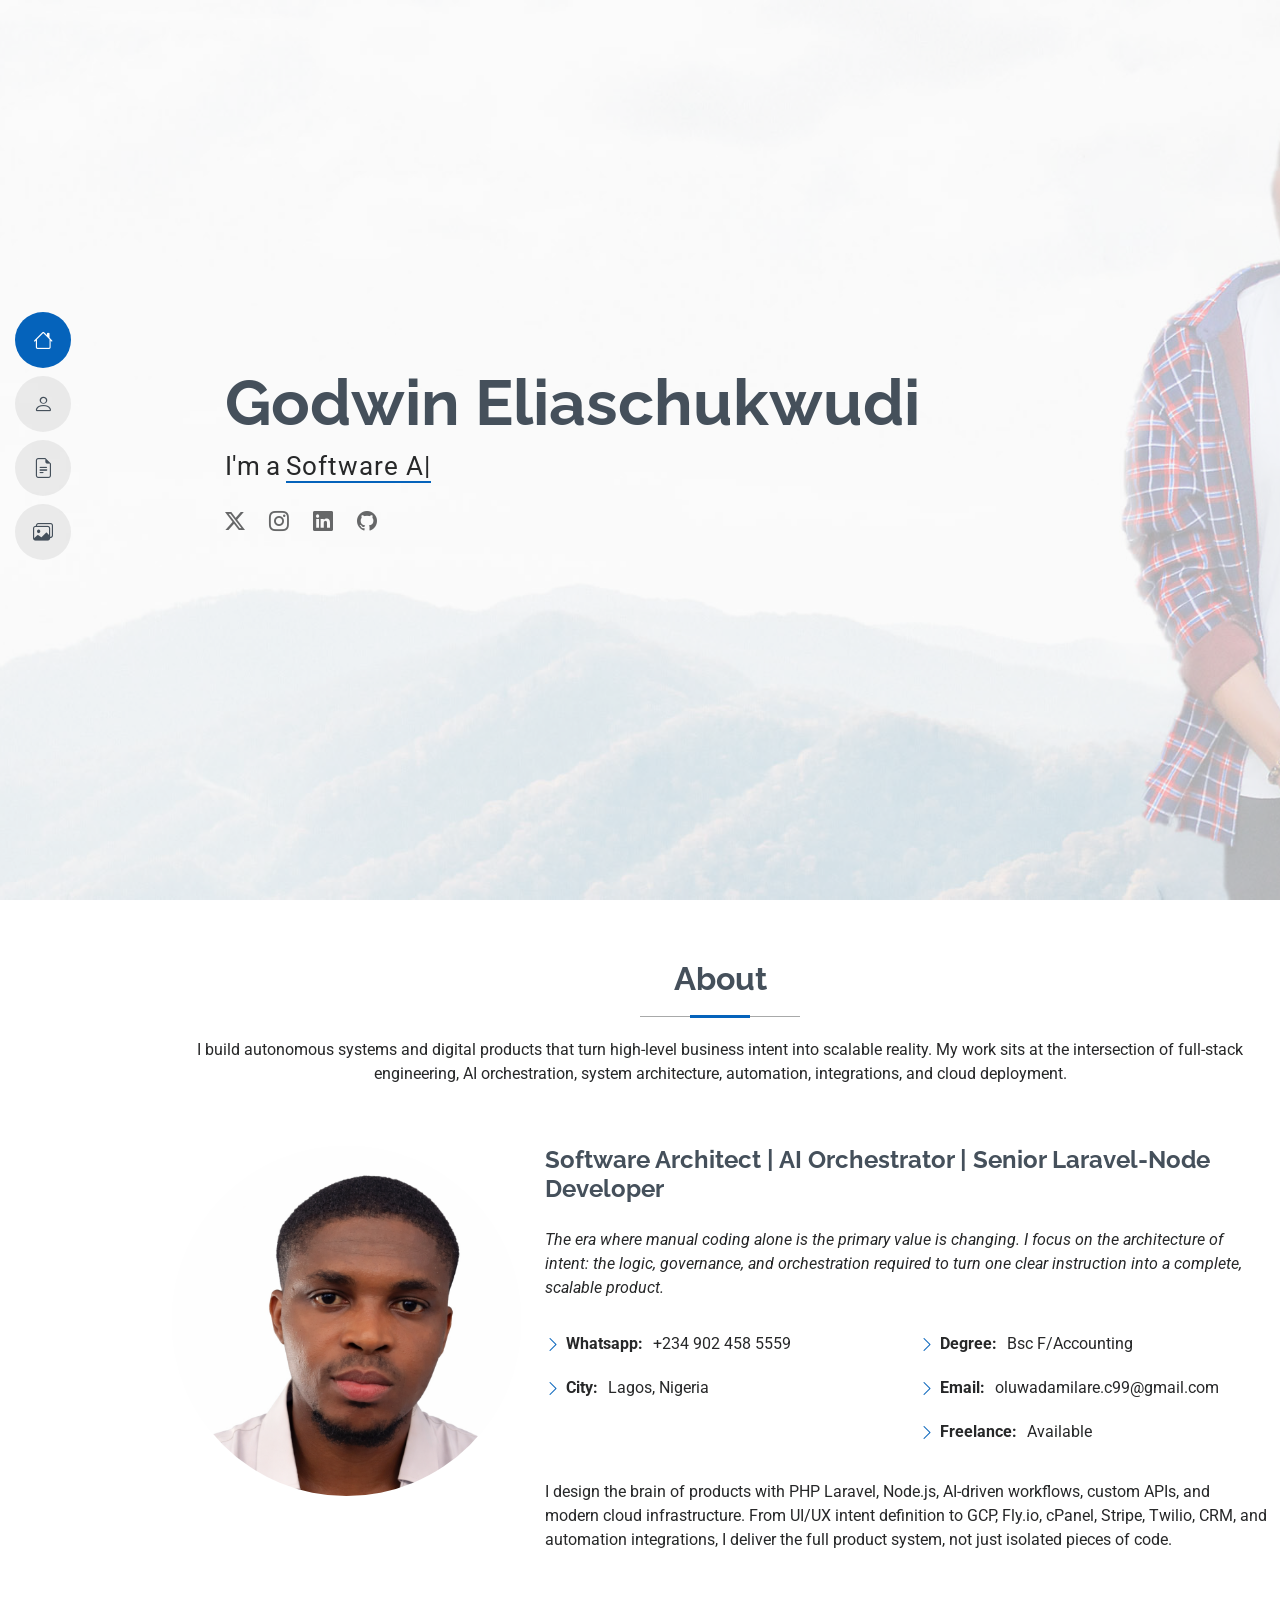
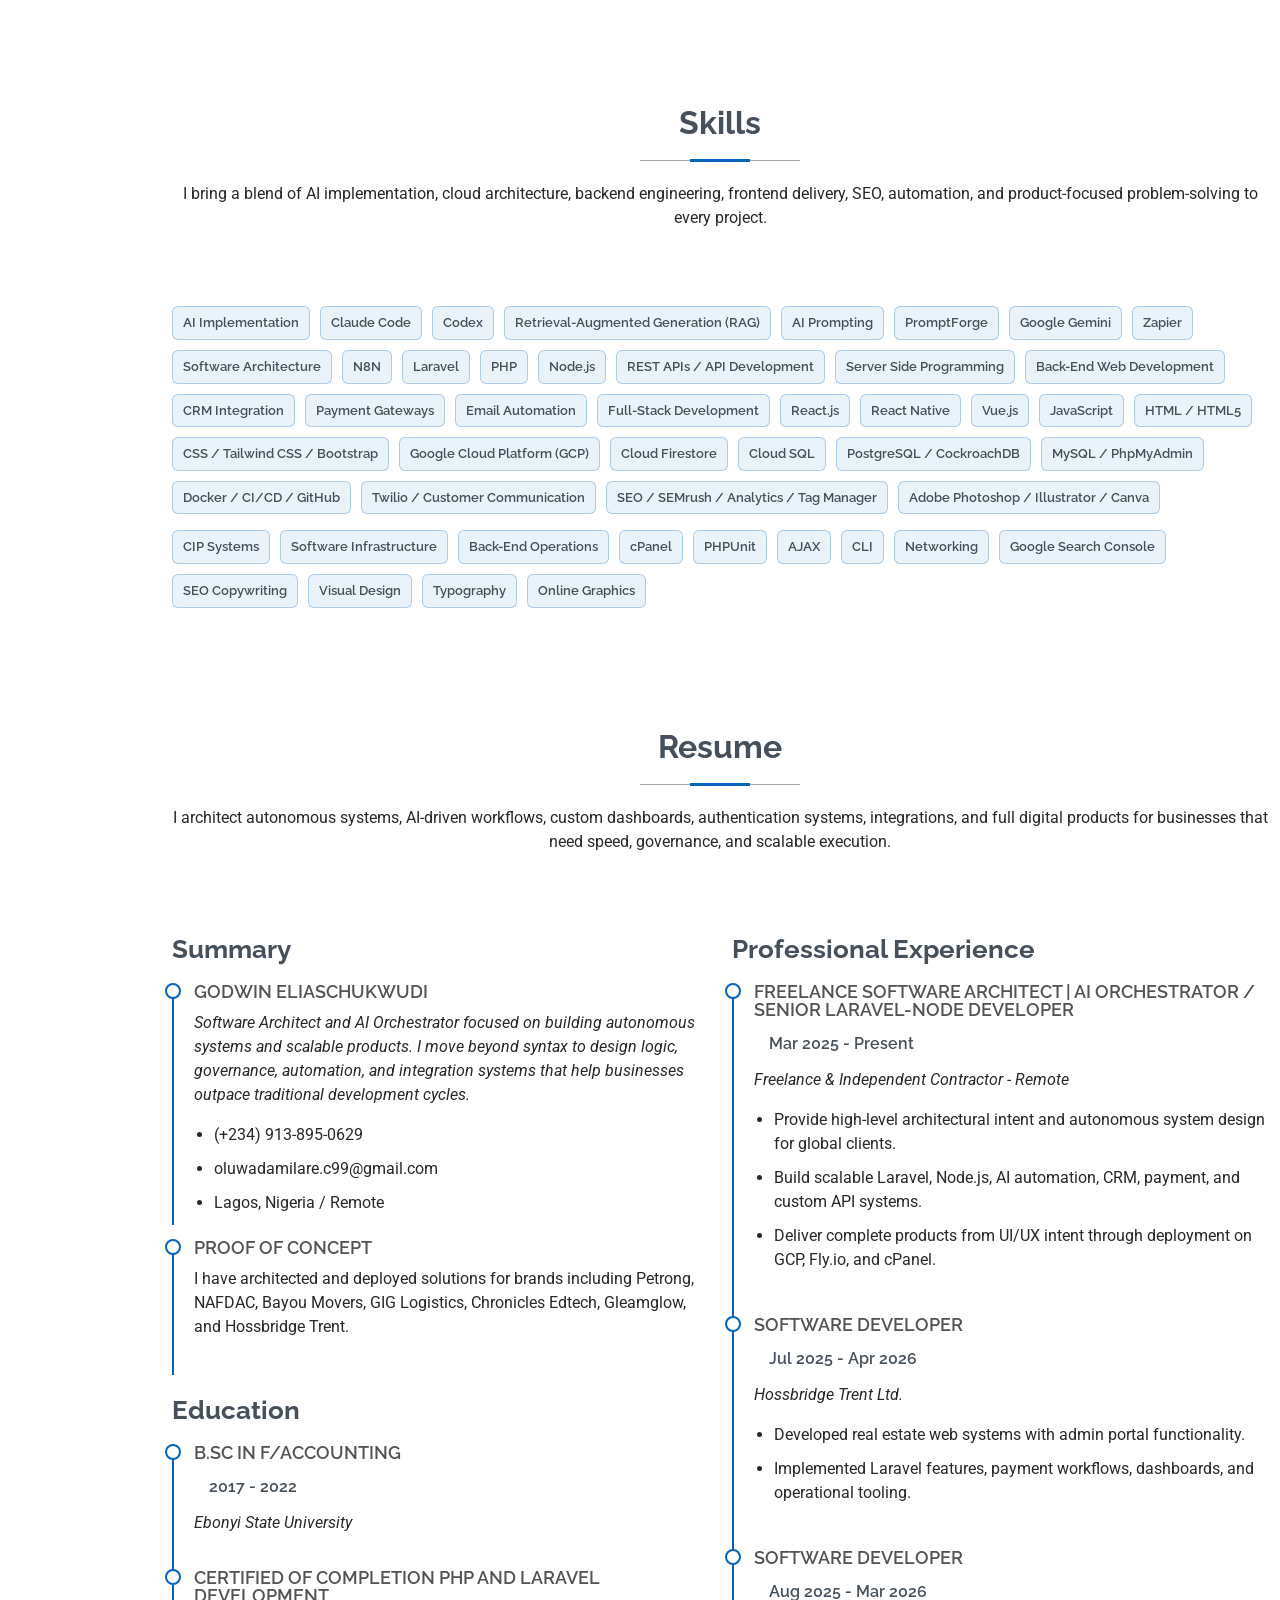
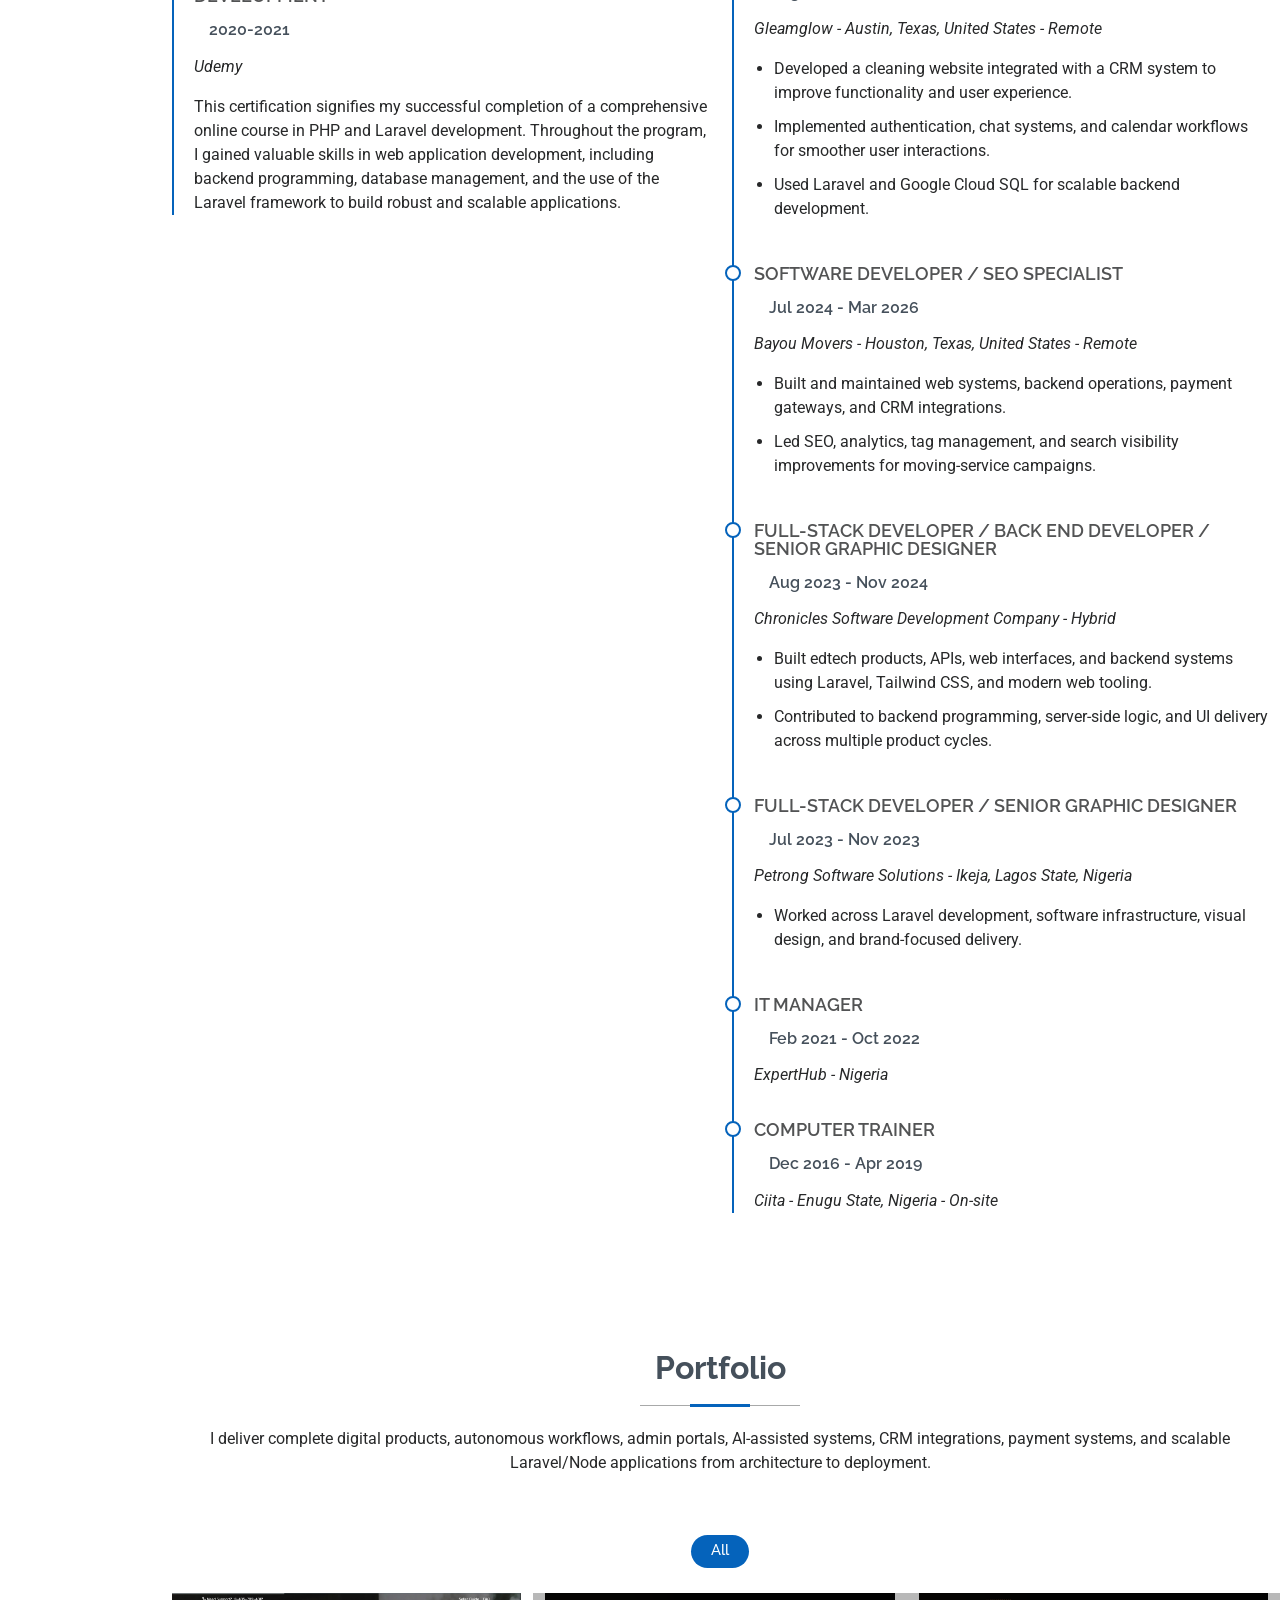
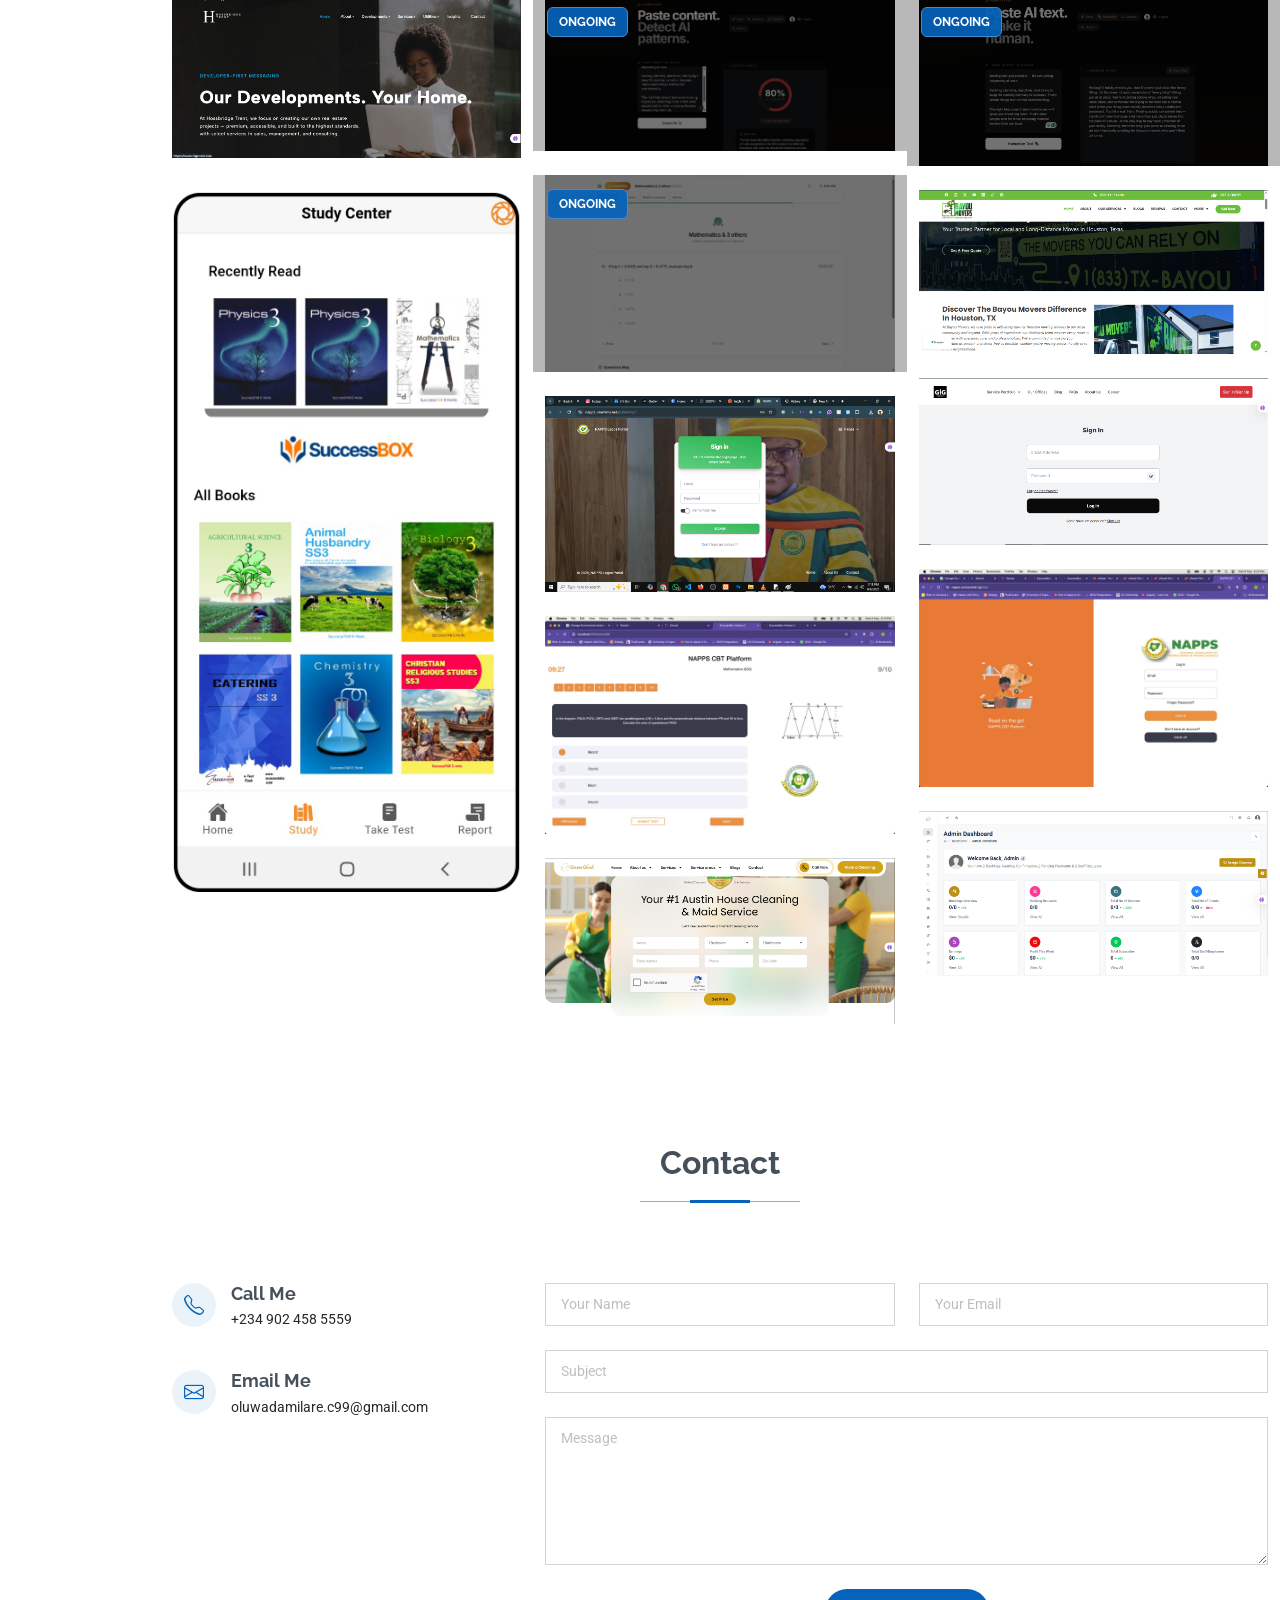
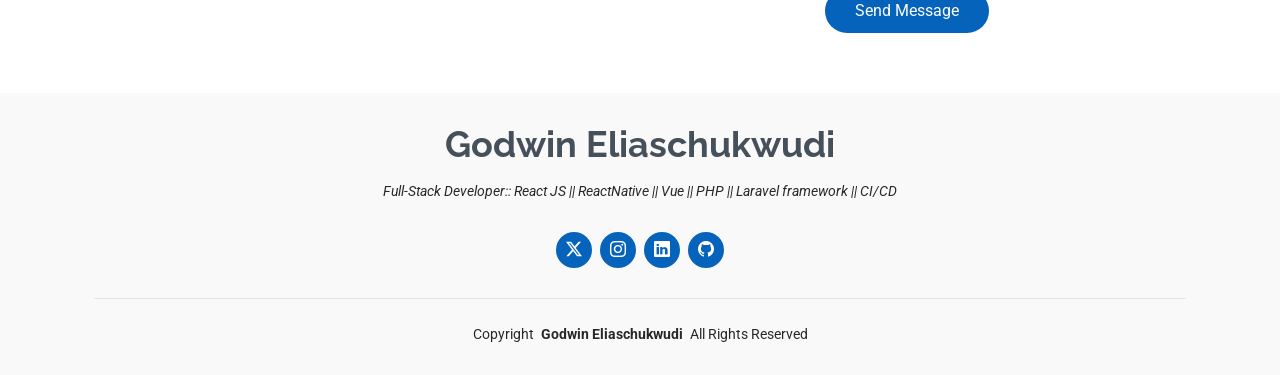
==== commit 63eca851: "commit" ====
--- a/index.html
+++ b/index.html
@@ -130,11 +130,15 @@
 
         <div class="skill-tags" data-aos="fade-up" data-aos-delay="100">
           <span>AI Implementation</span>
+          <span>Claude Code</span>
+          <span>Codex</span>
           <span>Retrieval-Augmented Generation (RAG)</span>
           <span>AI Prompting</span>
           <span>PromptForge</span>
           <span>Google Gemini</span>
+          <span>Zapier</span>
           <span>Software Architecture</span>
+          <span>N8N</span>
           <span>Laravel</span>
           <span>PHP</span>
           <span>Node.js</span>
